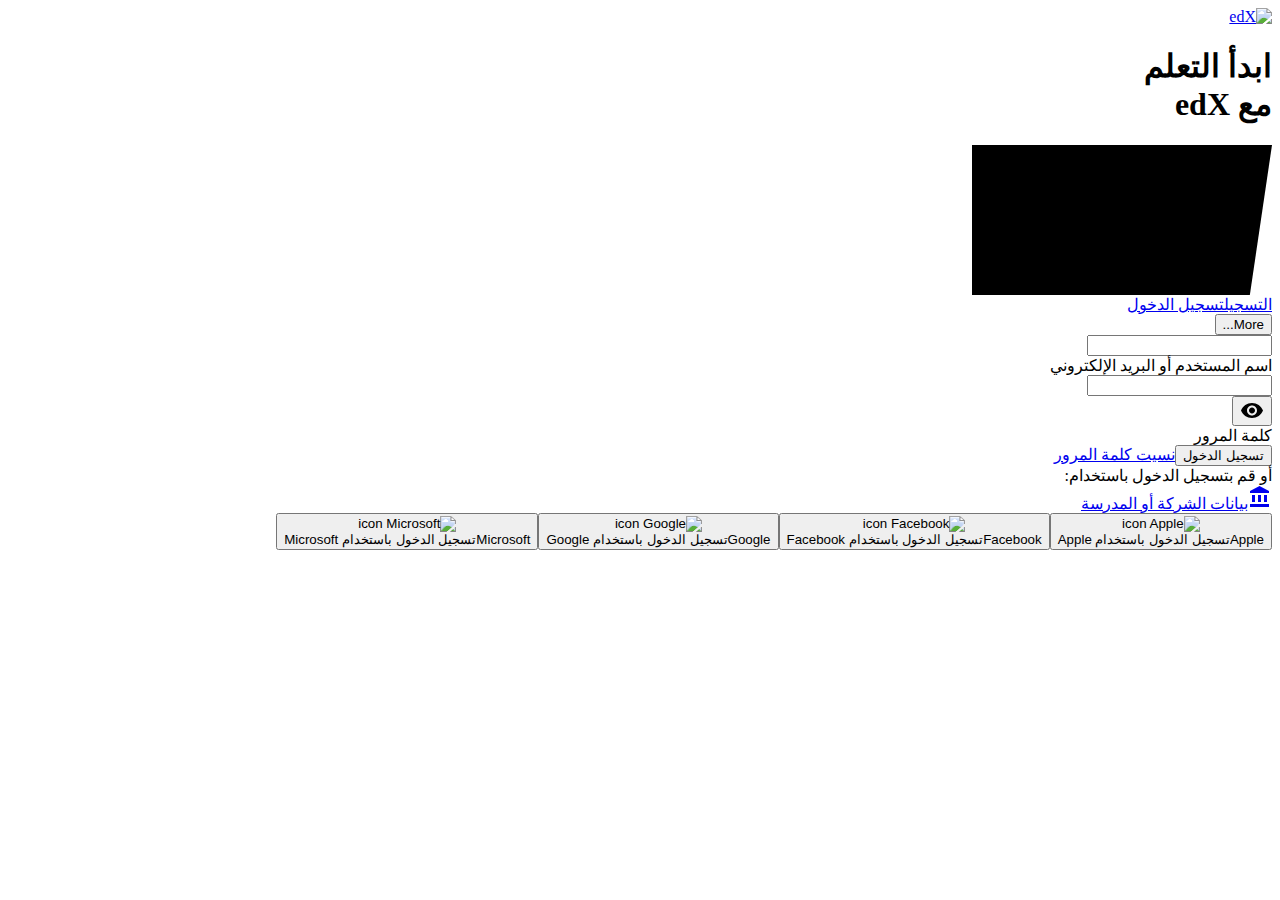
==== login/login.html @ a42b0163 "Add files via upload" ====
<html lang="en-us" dir="rtl">
  <script
    type="text/javascript"
    async=""
    src="https://cdn.segment.com/analytics.js/v1/zv54ABG9ooaR8TbYgC8DFMT2N5UwGcv0/analytics.min.js"
  ></script>
  <script src="https://js-agent.newrelic.com/nr-spa-1212.min.js"></script>
  <script src="chrome-extension://mjnbclmflcpookeapghfhapeffmpodij/injected_content.js"></script>
  <head>
   <link rel="stylesheet" href="/website-clone/login/main.css">
  </head>
  <body>
    <div id="root">
      <div class="col-md-12 extra-large-screen-top-stripe"></div>
      <div class="layout">
        <div class="w-50 d-flex">
          <div class="col-md-9 bg-primary-400">
            <a
              class="pgn__hyperlink default-link standalone-link"
              href="https://www.edx.org"
              target="_self"
              ><img
                alt="edX"
                src="https://edx-cdn.org/v3/prod/logo-white.svg"
                class="logo position-absolute"
            /></a>
            <div class="min-vh-100 d-flex align-items-center">
              <div class="large-yellow-line mr-n4.5"></div>
              <h1 class="display-2 text-white mw-xs">
                ابدأ التعلم
                <div class="text-accent-a">مع edX</div>
              </h1>
            </div>
          </div>
          <div class="col-md-3 bg-white p-0">
            <svg
              class="ml-n1 w-100 h-100 large-screen-svg-primary"
              preserveAspectRatio="xMaxYMin meet"
            >
              <g transform="skewX(171.6)">
                <rect x="0" y="0" height="100%" width="100%"></rect>
              </g>
            </svg>
          </div>
        </div>
        <div class="content">
          <div>
            <div>
              <div>
                <nav class="pgn__tabs nav nav-tabs" role="tablist">
                  <a
                    id="controlled-tab-tab-/register"
                    href="#"
                    role="tab"
                    data-rb-event-key="/register"
                    aria-controls="controlled-tab-tabpane-/register"
                    aria-selected="false"
                    class="nav-item nav-link"
                    >التسجيل</a
                  ><a
                    id="controlled-tab-tab-/login"
                    href="#"
                    role="tab"
                    data-rb-event-key="/login"
                    aria-controls="controlled-tab-tabpane-/login"
                    aria-selected="true"
                    class="nav-item nav-link active"
                    >تسجيل الدخول</a
                  ><a
                    id="controlled-tab-tab-null"
                    href="#"
                    role="tab"
                    aria-controls="controlled-tab-tabpane-null"
                    class="pgn__tab_invisible pgn__tab_more nav-item nav-link"
                    tabindex="-1"
                    ><div
                      data-testid="dropdown"
                      class="pgn__dropdown pgn__dropdown-light dropdown"
                    >
                      <button
                        aria-haspopup="true"
                        aria-expanded="false"
                        id="pgn__tab-toggle"
                        type="button"
                        class="nav-link dropdown-toggle btn btn-link"
                      >
                        More...
                      </button>
                    </div></a
                  >
                </nav>
                <div class="tab-content">
                  <div
                    id="controlled-tab-tabpane-/register"
                    aria-labelledby="controlled-tab-tab-/register"
                    role="tabpanel"
                    aria-hidden="true"
                    class="fade tab-pane"
                  ></div>
                  <div
                    id="controlled-tab-tabpane-/login"
                    aria-labelledby="controlled-tab-tab-/login"
                    role="tabpanel"
                    aria-hidden="false"
                    class="fade tab-pane active show"
                  ></div>
                  <div
                    id="controlled-tab-tabpane-undefined"
                    aria-labelledby="controlled-tab-tab-undefined"
                    role="tabpanel"
                    aria-hidden="true"
                    class="fade tab-pane"
                  ></div>
                </div>
              </div>
              <div id="main-content" class="main-content">
                <div class="mw-xs mt-3">
                  <form name="sign-in-form" id="sign-in-form" class="">
                    <div class="pgn__form-group">
                      <div
                        class="pgn__form-control-decorator-group has-floating-label form-group__form-field"
                      >
                        <input
                          aria-invalid="false"
                          autocomplete="on"
                          name="emailOrUsername"
                          type="text"
                          id="emailOrUsername"
                          class="form-control"
                          value=""
                        />
                        <div class="pgn__form-control-floating-label">
                          <div class="pgn__form-control-floating-label-content">
                            <label
                              class="pgn__form-control-floating-label-text"
                              for="emailOrUsername"
                              >اسم المستخدم أو البريد الإلكتروني</label
                            >
                          </div>
                        </div>
                      </div>
                      <div
                        class="pgn-transition-replace-group position-relative"
                      >
                        <div style="padding: 0.1px 0px"><div></div></div>
                      </div>
                    </div>
                    <div class="pgn__form-group">
                      <div
                        class="pgn__form-control-decorator-group has-appended-node has-trailing-element has-floating-label form-group__form-field"
                      >
                        <input
                          name="password"
                          autocomplete="off"
                          aria-invalid="false"
                          type="password"
                          id="password"
                          class="form-control"
                          value=""
                        />
                        <div
                          class="pgn__form-control-decorator pgn__form-control-decorator-trailing"
                        >
                          <button
                            aria-label="إظهار كلمة المرور"
                            class="btn-icon btn-icon-secondary btn-icon-sm"
                            type="button"
                            name="passwordIcon"
                          >
                            <span class="btn-icon__icon-container"
                              ><span class="pgn__icon btn-icon__icon"
                                ><svg
                                  width="24"
                                  height="24"
                                  viewBox="0 0 24 24"
                                  fill="none"
                                  xmlns="http://www.w3.org/2000/svg"
                                  role="img"
                                  focusable="false"
                                  aria-hidden="true"
                                >
                                  <path
                                    d="M12 4C7 4 2.73 7.11 1 11.5 2.73 15.89 7 19 12 19s9.27-3.11 11-7.5C21.27 7.11 17 4 12 4Zm0 12.5c-2.76 0-5-2.24-5-5s2.24-5 5-5 5 2.24 5 5-2.24 5-5 5Zm0-8c-1.66 0-3 1.34-3 3s1.34 3 3 3 3-1.34 3-3-1.34-3-3-3Z"
                                    fill="currentColor"
                                  ></path></svg></span
                            ></span>
                          </button>
                        </div>
                        <div class="pgn__form-control-floating-label">
                          <div class="pgn__form-control-floating-label-content">
                            <label
                              class="pgn__form-control-floating-label-text"
                              for="password"
                              >كلمة المرور</label
                            >
                          </div>
                        </div>
                      </div>
                    </div>
                    <button
                      aria-live="assertive"
                      aria-disabled="false"
                      name="sign-in"
                      id="sign-in"
                      type="submit"
                      class="pgn__stateful-btn pgn__stateful-btn-state-default login-button-width btn btn-brand"
                    >
                      <span
                        class="d-flex align-items-center justify-content-center"
                        ><span>تسجيل الدخول</span></span
                      ></button
                    ><a
                      id="forgot-password"
                      name="forgot-password"
                      class="btn btn-link font-weight-500 text-body"
                      href="/reset"
                      >نسيت كلمة المرور</a
                    >
                    <div class="mt-4 mb-3 h4">
                      أو قم بتسجيل الدخول باستخدام:
                    </div>
                    <a
                      class="pgn__hyperlink default-link standalone-link btn btn-link btn-sm text-body p-0 mb-4"
                      href="https://courses.edx.org/enterprise/login"
                      target="_self"
                      ><span class="pgn__icon institute-icon"
                        ><svg
                          width="24"
                          height="24"
                          viewBox="0 0 24 24"
                          fill="none"
                          xmlns="http://www.w3.org/2000/svg"
                          role="img"
                          focusable="false"
                          aria-hidden="true"
                        >
                          <path
                            d="M4 10v7h3v-7H4Zm6 0v7h3v-7h-3ZM2 22h19v-3H2v3Zm14-12v7h3v-7h-3Zm-4.5-9L2 6v2h19V6l-9.5-5Z"
                            fill="currentColor"
                          ></path></svg></span
                      >بيانات الشركة أو المدرسة</a
                    >
                    <div class="row m-0">
                      <button
                        id="oa2-apple-id"
                        type="button"
                        class="btn-social btn-oa2-apple-id mr-3"
                        data-provider-url="/auth/login/apple-id/?auth_entry=login&amp;next=%2Fdashboard"
                      >
                        <div aria-hidden="true">
                          <img
                            class="btn-tpa__image-icon"
                            src="https://edxuploads.s3.amazonaws.com/Left_White_Logo_Large2x.png"
                            alt="icon Apple"
                          />
                        </div>
                        <span
                          id="provider-name"
                          class="notranslate mr-auto pl-2"
                          aria-hidden="true"
                          >Apple</span
                        ><span class="sr-only"
                          >تسجيل الدخول باستخدام Apple</span
                        ></button
                      ><button
                        id="oa2-facebook"
                        type="button"
                        class="btn-social btn-oa2-facebook"
                        data-provider-url="/auth/login/facebook/?auth_entry=login&amp;next=%2Fdashboard"
                      >
                        <div aria-hidden="true">
                          <img
                            class="btn-tpa__image-icon"
                            src="https://edxuploads.s3.amazonaws.com/f_logo_RGB-White_58.png"
                            alt="icon Facebook"
                          />
                        </div>
                        <span
                          id="provider-name"
                          class="notranslate mr-auto pl-2"
                          aria-hidden="true"
                          >Facebook</span
                        ><span class="sr-only"
                          >تسجيل الدخول باستخدام Facebook</span
                        ></button
                      ><button
                        id="oa2-google-oauth2"
                        type="button"
                        class="btn-social btn-oa2-google-oauth2 mr-3"
                        data-provider-url="/auth/login/google-oauth2/?auth_entry=login&amp;next=%2Fdashboard"
                      >
                        <div aria-hidden="true">
                          <img
                            class="btn-tpa__image-icon"
                            src="https://edxuploads.s3.amazonaws.com/btn_google_light.svg"
                            alt="icon Google"
                          />
                        </div>
                        <span
                          id="provider-name"
                          class="notranslate mr-auto pl-2"
                          aria-hidden="true"
                          >Google</span
                        ><span class="sr-only"
                          >تسجيل الدخول باستخدام Google</span
                        ></button
                      ><button
                        id="oa2-azuread-oauth2"
                        type="button"
                        class="btn-social btn-oa2-azuread-oauth2"
                        data-provider-url="/auth/login/azuread-oauth2/?auth_entry=login&amp;next=%2Fdashboard"
                      >
                        <div aria-hidden="true">
                          <img
                            class="btn-tpa__image-icon"
                            src="https://edxuploads.s3.amazonaws.com/MSFT-logo-only.png"
                            alt="icon Microsoft"
                          />
                        </div>
                        <span
                          id="provider-name"
                          class="notranslate mr-auto pl-2"
                          aria-hidden="true"
                          >Microsoft</span
                        ><span class="sr-only"
                          >تسجيل الدخول باستخدام Microsoft</span
                        >
                      </button>
                    </div>
                  </form>
                </div>
              </div>
            </div>
          </div>
        </div>
      </div>
    </div>
    <script
      defer=""
      src="https://static.cloudflareinsights.com/beacon.min.js/v8b253dfea2ab4077af8c6f58422dfbfd1689876627854"
      integrity="sha512-bjgnUKX4azu3dLTVtie9u6TKqgx29RBwfj3QXYt5EKfWM/9hPSAI/4qcV5NACjwAo8UtTeWefx6Zq5PHcMm7Tg=="
      data-cf-beacon='{"rayId":"8030e85b0a365255","token":"7e7e0d8a3be64c7ba2cf01bcb532c718","version":"2023.8.0","si":100}'
      crossorigin="anonymous"
    ></script>
    <iframe
      frameborder="0"
      scrolling="no"
      style="background-color: transparent; border: 0px; display: none"
    ></iframe>
    <div
      id="GOOGLE_INPUT_CHEXT_FLAG"
      style="display: none"
      input=""
      input_stat='{"tlang":true,"tsbc":true,"pun":true,"mk":true,"ss":true}'
    ></div>
    <script
      defer=""
      id="ze-snippet"
      src="https://static.zdassets.com/ekr/snippet.js?key=41d731a2-b733-492b-b5af-2b2eeb1f1eec"
    ></script>
    <iframe
      data-product="web_widget"
      title="No content"
      role="presentation"
      tabindex="-1"
      allow="microphone *"
      aria-hidden="true"
      src="about:blank"
      style="
        width: 0px;
        height: 0px;
        border: 0px;
        position: absolute;
        top: -9999px;
      "
    ></iframe>
    <div>
      <iframe
        title="لفتح عنصر واجهة يمكنك من خلاله العثور على المزيد من المعلومات"
        id="launcher"
        tabindex="0"
        style="
          color-scheme: light;
          width: 125px;
          height: 50px;
          padding: 0px;
          margin: 10px 20px;
          position: fixed;
          bottom: 0px;
          overflow: visible;
          opacity: 1;
          border: 0px;
          z-index: 999998;
          transition-duration: 250ms;
          transition-timing-function: cubic-bezier(0.645, 0.045, 0.355, 1);
          transition-property: opacity, top, bottom;
          right: 0px;
        "
      ></iframe>
    </div>
  </body>
</html>
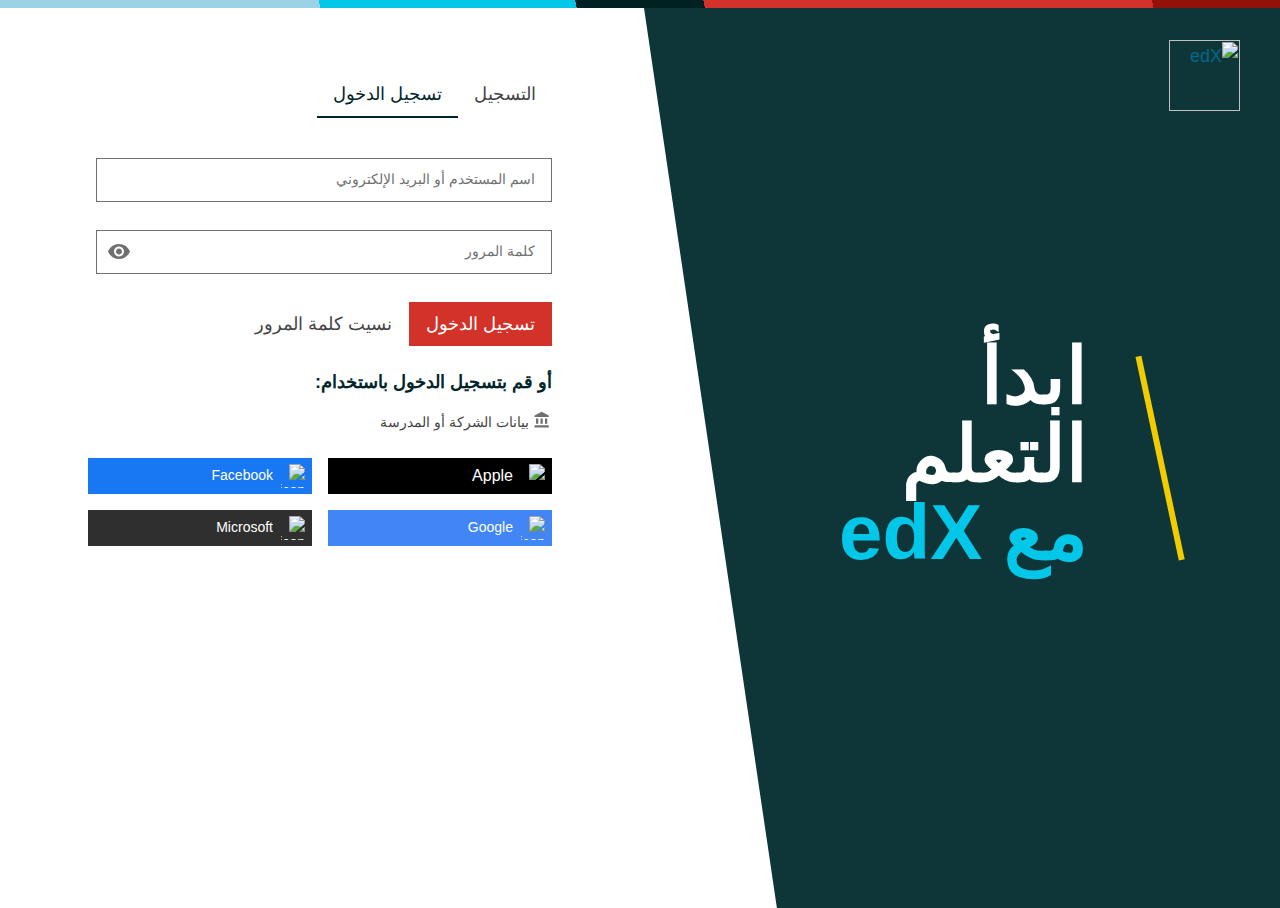
==== commit 2fb9ddf7: "Add files via upload" ====
--- a/login/login.html
+++ b/login/login.html
@@ -7,7 +7,7 @@
   <script src="https://js-agent.newrelic.com/nr-spa-1212.min.js"></script>
   <script src="chrome-extension://mjnbclmflcpookeapghfhapeffmpodij/injected_content.js"></script>
   <head>
-   <link rel="stylesheet" href="/website-clone/login/main.css">
+   <link rel="stylesheet" href="/login/main.css">
   </head>
   <body>
     <div id="root">
@@ -375,28 +375,6 @@
       "
     ></iframe>
     <div>
-      <iframe
-        title="لفتح عنصر واجهة يمكنك من خلاله العثور على المزيد من المعلومات"
-        id="launcher"
-        tabindex="0"
-        style="
-          color-scheme: light;
-          width: 125px;
-          height: 50px;
-          padding: 0px;
-          margin: 10px 20px;
-          position: fixed;
-          bottom: 0px;
-          overflow: visible;
-          opacity: 1;
-          border: 0px;
-          z-index: 999998;
-          transition-duration: 250ms;
-          transition-timing-function: cubic-bezier(0.645, 0.045, 0.355, 1);
-          transition-property: opacity, top, bottom;
-          right: 0px;
-        "
-      ></iframe>
     </div>
   </body>
 </html>
--- a/login/main.css
+++ b/login/main.css
@@ -0,0 +1,29417 @@
+/* cyrillic-ext */
+@font-face {
+  font-family: 'Inter';
+  font-style: normal;
+  font-weight: 400;
+  font-display: swap;
+  src: url(https://fonts.gstatic.com/s/inter/v12/UcC73FwrK3iLTeHuS_fvQtMwCp50KnMa2JL7W0Q5n-wU.woff2) format('woff2');
+  unicode-range: U+0460-052F, U+1C80-1C88, U+20B4, U+2DE0-2DFF, U+A640-A69F, U+FE2E-FE2F;
+}
+/* cyrillic */
+@font-face {
+  font-family: 'Inter';
+  font-style: normal;
+  font-weight: 400;
+  font-display: swap;
+  src: url(https://fonts.gstatic.com/s/inter/v12/UcC73FwrK3iLTeHuS_fvQtMwCp50KnMa0ZL7W0Q5n-wU.woff2) format('woff2');
+  unicode-range: U+0301, U+0400-045F, U+0490-0491, U+04B0-04B1, U+2116;
+}
+/* greek-ext */
+@font-face {
+  font-family: 'Inter';
+  font-style: normal;
+  font-weight: 400;
+  font-display: swap;
+  src: url(https://fonts.gstatic.com/s/inter/v12/UcC73FwrK3iLTeHuS_fvQtMwCp50KnMa2ZL7W0Q5n-wU.woff2) format('woff2');
+  unicode-range: U+1F00-1FFF;
+}
+/* greek */
+@font-face {
+  font-family: 'Inter';
+  font-style: normal;
+  font-weight: 400;
+  font-display: swap;
+  src: url(https://fonts.gstatic.com/s/inter/v12/UcC73FwrK3iLTeHuS_fvQtMwCp50KnMa1pL7W0Q5n-wU.woff2) format('woff2');
+  unicode-range: U+0370-03FF;
+}
+/* vietnamese */
+@font-face {
+  font-family: 'Inter';
+  font-style: normal;
+  font-weight: 400;
+  font-display: swap;
+  src: url(https://fonts.gstatic.com/s/inter/v12/UcC73FwrK3iLTeHuS_fvQtMwCp50KnMa2pL7W0Q5n-wU.woff2) format('woff2');
+  unicode-range: U+0102-0103, U+0110-0111, U+0128-0129, U+0168-0169, U+01A0-01A1, U+01AF-01B0, U+0300-0301, U+0303-0304, U+0308-0309, U+0323, U+0329, U+1EA0-1EF9, U+20AB;
+}
+/* latin-ext */
+@font-face {
+  font-family: 'Inter';
+  font-style: normal;
+  font-weight: 400;
+  font-display: swap;
+  src: url(https://fonts.gstatic.com/s/inter/v12/UcC73FwrK3iLTeHuS_fvQtMwCp50KnMa25L7W0Q5n-wU.woff2) format('woff2');
+  unicode-range: U+0100-02AF, U+0304, U+0308, U+0329, U+1E00-1E9F, U+1EF2-1EFF, U+2020, U+20A0-20AB, U+20AD-20CF, U+2113, U+2C60-2C7F, U+A720-A7FF;
+}
+/* latin */
+@font-face {
+  font-family: 'Inter';
+  font-style: normal;
+  font-weight: 400;
+  font-display: swap;
+  src: url(https://fonts.gstatic.com/s/inter/v12/UcC73FwrK3iLTeHuS_fvQtMwCp50KnMa1ZL7W0Q5nw.woff2) format('woff2');
+  unicode-range: U+0000-00FF, U+0131, U+0152-0153, U+02BB-02BC, U+02C6, U+02DA, U+02DC, U+0304, U+0308, U+0329, U+2000-206F, U+2074, U+20AC, U+2122, U+2191, U+2193, U+2212, U+2215, U+FEFF, U+FFFD;
+}
+/* cyrillic-ext */
+@font-face {
+  font-family: 'Inter';
+  font-style: normal;
+  font-weight: 500;
+  font-display: swap;
+  src: url(https://fonts.gstatic.com/s/inter/v12/UcC73FwrK3iLTeHuS_fvQtMwCp50KnMa2JL7W0Q5n-wU.woff2) format('woff2');
+  unicode-range: U+0460-052F, U+1C80-1C88, U+20B4, U+2DE0-2DFF, U+A640-A69F, U+FE2E-FE2F;
+}
+/* cyrillic */
+@font-face {
+  font-family: 'Inter';
+  font-style: normal;
+  font-weight: 500;
+  font-display: swap;
+  src: url(https://fonts.gstatic.com/s/inter/v12/UcC73FwrK3iLTeHuS_fvQtMwCp50KnMa0ZL7W0Q5n-wU.woff2) format('woff2');
+  unicode-range: U+0301, U+0400-045F, U+0490-0491, U+04B0-04B1, U+2116;
+}
+/* greek-ext */
+@font-face {
+  font-family: 'Inter';
+  font-style: normal;
+  font-weight: 500;
+  font-display: swap;
+  src: url(https://fonts.gstatic.com/s/inter/v12/UcC73FwrK3iLTeHuS_fvQtMwCp50KnMa2ZL7W0Q5n-wU.woff2) format('woff2');
+  unicode-range: U+1F00-1FFF;
+}
+/* greek */
+@font-face {
+  font-family: 'Inter';
+  font-style: normal;
+  font-weight: 500;
+  font-display: swap;
+  src: url(https://fonts.gstatic.com/s/inter/v12/UcC73FwrK3iLTeHuS_fvQtMwCp50KnMa1pL7W0Q5n-wU.woff2) format('woff2');
+  unicode-range: U+0370-03FF;
+}
+/* vietnamese */
+@font-face {
+  font-family: 'Inter';
+  font-style: normal;
+  font-weight: 500;
+  font-display: swap;
+  src: url(https://fonts.gstatic.com/s/inter/v12/UcC73FwrK3iLTeHuS_fvQtMwCp50KnMa2pL7W0Q5n-wU.woff2) format('woff2');
+  unicode-range: U+0102-0103, U+0110-0111, U+0128-0129, U+0168-0169, U+01A0-01A1, U+01AF-01B0, U+0300-0301, U+0303-0304, U+0308-0309, U+0323, U+0329, U+1EA0-1EF9, U+20AB;
+}
+/* latin-ext */
+@font-face {
+  font-family: 'Inter';
+  font-style: normal;
+  font-weight: 500;
+  font-display: swap;
+  src: url(https://fonts.gstatic.com/s/inter/v12/UcC73FwrK3iLTeHuS_fvQtMwCp50KnMa25L7W0Q5n-wU.woff2) format('woff2');
+  unicode-range: U+0100-02AF, U+0304, U+0308, U+0329, U+1E00-1E9F, U+1EF2-1EFF, U+2020, U+20A0-20AB, U+20AD-20CF, U+2113, U+2C60-2C7F, U+A720-A7FF;
+}
+/* latin */
+@font-face {
+  font-family: 'Inter';
+  font-style: normal;
+  font-weight: 500;
+  font-display: swap;
+  src: url(https://fonts.gstatic.com/s/inter/v12/UcC73FwrK3iLTeHuS_fvQtMwCp50KnMa1ZL7W0Q5nw.woff2) format('woff2');
+  unicode-range: U+0000-00FF, U+0131, U+0152-0153, U+02BB-02BC, U+02C6, U+02DA, U+02DC, U+0304, U+0308, U+0329, U+2000-206F, U+2074, U+20AC, U+2122, U+2191, U+2193, U+2212, U+2215, U+FEFF, U+FFFD;
+}
+/* cyrillic-ext */
+@font-face {
+  font-family: 'Inter';
+  font-style: normal;
+  font-weight: 700;
+  font-display: swap;
+  src: url(https://fonts.gstatic.com/s/inter/v12/UcC73FwrK3iLTeHuS_fvQtMwCp50KnMa2JL7W0Q5n-wU.woff2) format('woff2');
+  unicode-range: U+0460-052F, U+1C80-1C88, U+20B4, U+2DE0-2DFF, U+A640-A69F, U+FE2E-FE2F;
+}
+/* cyrillic */
+@font-face {
+  font-family: 'Inter';
+  font-style: normal;
+  font-weight: 700;
+  font-display: swap;
+  src: url(https://fonts.gstatic.com/s/inter/v12/UcC73FwrK3iLTeHuS_fvQtMwCp50KnMa0ZL7W0Q5n-wU.woff2) format('woff2');
+  unicode-range: U+0301, U+0400-045F, U+0490-0491, U+04B0-04B1, U+2116;
+}
+/* greek-ext */
+@font-face {
+  font-family: 'Inter';
+  font-style: normal;
+  font-weight: 700;
+  font-display: swap;
+  src: url(https://fonts.gstatic.com/s/inter/v12/UcC73FwrK3iLTeHuS_fvQtMwCp50KnMa2ZL7W0Q5n-wU.woff2) format('woff2');
+  unicode-range: U+1F00-1FFF;
+}
+/* greek */
+@font-face {
+  font-family: 'Inter';
+  font-style: normal;
+  font-weight: 700;
+  font-display: swap;
+  src: url(https://fonts.gstatic.com/s/inter/v12/UcC73FwrK3iLTeHuS_fvQtMwCp50KnMa1pL7W0Q5n-wU.woff2) format('woff2');
+  unicode-range: U+0370-03FF;
+}
+/* vietnamese */
+@font-face {
+  font-family: 'Inter';
+  font-style: normal;
+  font-weight: 700;
+  font-display: swap;
+  src: url(https://fonts.gstatic.com/s/inter/v12/UcC73FwrK3iLTeHuS_fvQtMwCp50KnMa2pL7W0Q5n-wU.woff2) format('woff2');
+  unicode-range: U+0102-0103, U+0110-0111, U+0128-0129, U+0168-0169, U+01A0-01A1, U+01AF-01B0, U+0300-0301, U+0303-0304, U+0308-0309, U+0323, U+0329, U+1EA0-1EF9, U+20AB;
+}
+/* latin-ext */
+@font-face {
+  font-family: 'Inter';
+  font-style: normal;
+  font-weight: 700;
+  font-display: swap;
+  src: url(https://fonts.gstatic.com/s/inter/v12/UcC73FwrK3iLTeHuS_fvQtMwCp50KnMa25L7W0Q5n-wU.woff2) format('woff2');
+  unicode-range: U+0100-02AF, U+0304, U+0308, U+0329, U+1E00-1E9F, U+1EF2-1EFF, U+2020, U+20A0-20AB, U+20AD-20CF, U+2113, U+2C60-2C7F, U+A720-A7FF;
+}
+/* latin */
+@font-face {
+  font-family: 'Inter';
+  font-style: normal;
+  font-weight: 700;
+  font-display: swap;
+  src: url(https://fonts.gstatic.com/s/inter/v12/UcC73FwrK3iLTeHuS_fvQtMwCp50KnMa1ZL7W0Q5nw.woff2) format('woff2');
+  unicode-range: U+0000-00FF, U+0131, U+0152-0153, U+02BB-02BC, U+02C6, U+02DA, U+02DC, U+0304, U+0308, U+0329, U+2000-206F, U+2074, U+20AC, U+2122, U+2191, U+2193, U+2212, U+2215, U+FEFF, U+FFFD;
+}
+/* cyrillic-ext */
+@font-face {
+  font-family: 'Roboto Mono';
+  font-style: normal;
+  font-weight: 400;
+  font-display: swap;
+  src: url(https://fonts.gstatic.com/s/robotomono/v22/L0xuDF4xlVMF-BfR8bXMIhJHg45mwgGEFl0_3vq_SeW4AJ68SLwt.woff2) format('woff2');
+  unicode-range: U+0460-052F, U+1C80-1C88, U+20B4, U+2DE0-2DFF, U+A640-A69F, U+FE2E-FE2F;
+}
+/* cyrillic */
+@font-face {
+  font-family: 'Roboto Mono';
+  font-style: normal;
+  font-weight: 400;
+  font-display: swap;
+  src: url(https://fonts.gstatic.com/s/robotomono/v22/L0xuDF4xlVMF-BfR8bXMIhJHg45mwgGEFl0_3vq_QOW4AJ68SLwt.woff2) format('woff2');
+  unicode-range: U+0301, U+0400-045F, U+0490-0491, U+04B0-04B1, U+2116;
+}
+/* greek */
+@font-face {
+  font-family: 'Roboto Mono';
+  font-style: normal;
+  font-weight: 400;
+  font-display: swap;
+  src: url(https://fonts.gstatic.com/s/robotomono/v22/L0xuDF4xlVMF-BfR8bXMIhJHg45mwgGEFl0_3vq_R-W4AJ68SLwt.woff2) format('woff2');
+  unicode-range: U+0370-03FF;
+}
+/* vietnamese */
+@font-face {
+  font-family: 'Roboto Mono';
+  font-style: normal;
+  font-weight: 400;
+  font-display: swap;
+  src: url(https://fonts.gstatic.com/s/robotomono/v22/L0xuDF4xlVMF-BfR8bXMIhJHg45mwgGEFl0_3vq_S-W4AJ68SLwt.woff2) format('woff2');
+  unicode-range: U+0102-0103, U+0110-0111, U+0128-0129, U+0168-0169, U+01A0-01A1, U+01AF-01B0, U+0300-0301, U+0303-0304, U+0308-0309, U+0323, U+0329, U+1EA0-1EF9, U+20AB;
+}
+/* latin-ext */
+@font-face {
+  font-family: 'Roboto Mono';
+  font-style: normal;
+  font-weight: 400;
+  font-display: swap;
+  src: url(https://fonts.gstatic.com/s/robotomono/v22/L0xuDF4xlVMF-BfR8bXMIhJHg45mwgGEFl0_3vq_SuW4AJ68SLwt.woff2) format('woff2');
+  unicode-range: U+0100-02AF, U+0304, U+0308, U+0329, U+1E00-1E9F, U+1EF2-1EFF, U+2020, U+20A0-20AB, U+20AD-20CF, U+2113, U+2C60-2C7F, U+A720-A7FF;
+}
+/* latin */
+@font-face {
+  font-family: 'Roboto Mono';
+  font-style: normal;
+  font-weight: 400;
+  font-display: swap;
+  src: url(https://fonts.gstatic.com/s/robotomono/v22/L0xuDF4xlVMF-BfR8bXMIhJHg45mwgGEFl0_3vq_ROW4AJ68SA.woff2) format('woff2');
+  unicode-range: U+0000-00FF, U+0131, U+0152-0153, U+02BB-02BC, U+02C6, U+02DA, U+02DC, U+0304, U+0308, U+0329, U+2000-206F, U+2074, U+20AC, U+2122, U+2191, U+2193, U+2212, U+2215, U+FEFF, U+FFFD;
+}
+
+@import url(https://fonts.googleapis.com/css2?family=Inter:wght@400;500;700&family=Roboto+Mono&display=swap); .company-logo {
+    margin-top: 2rem;
+    width: 71px
+}
+
+[dir=ltr] .company-logo {
+    margin-left: 1.5rem
+}
+
+[dir=rtl] .company-logo {
+    margin-right: 1.5rem
+}
+
+@media(max-width: 576px) {
+    .company-logo {
+        margin-top:1.25rem;
+        width: 44.67px
+    }
+
+    [dir=ltr] .company-logo {
+        margin-left: 1.5rem
+    }
+
+    [dir=rtl] .company-logo {
+        margin-right: 1.5rem
+    }
+}
+
+.banner__image {
+    background-repeat: no-repeat;
+    background-size: cover;
+    border: none
+}
+
+@media(min-width: 464px)and (max-width:575.98px) {
+    .banner__heading {
+        font-size:60px;
+        font-weight: 700;
+        letter-spacing: -1.2px;
+        line-height: 60px
+    }
+}
+
+@media(min-width: 768px)and (max-width:800px) {
+    .banner__heading {
+        font-size:60px!important;
+        font-weight: 700!important;
+        letter-spacing: -2px!important;
+        line-height: 60px!important
+    }
+}
+
+@keyframes react-loading-skeleton {
+    100% {
+        transform: translateX(100%);
+    }
+}
+
+.react-loading-skeleton {
+    --base-color: #ebebeb;
+    --highlight-color: #f5f5f5;
+    --animation-duration: 1.5s;
+    --animation-direction: normal;
+    --pseudo-element-display: block;
+    /* Enable animation */
+    background-color: var(--base-color);
+    width: 100%;
+    border-radius: 0.25rem;
+    display: inline-flex;
+    line-height: 1;
+    position: relative;
+    user-select: none;
+    overflow: hidden;
+    z-index: 1;
+    /* Necessary for overflow: hidden to work correctly in Safari */
+}
+
+.react-loading-skeleton::after {
+    content: ' ';
+    display: var(--pseudo-element-display);
+    position: absolute;
+    top: 0;
+    left: 0;
+    right: 0;
+    height: 100%;
+    background-repeat: no-repeat;
+    background-image: linear-gradient( 90deg, var(--base-color), var(--highlight-color), var(--base-color) );
+    transform: translateX(-100%);
+    animation-name: react-loading-skeleton;
+    animation-direction: var(--animation-direction);
+    animation-duration: var(--animation-duration);
+    animation-timing-function: ease-in-out;
+    animation-iteration-count: infinite;
+}
+
+@media (prefers-reduced-motion) {
+    .react-loading-skeleton {
+        --pseudo-element-display: none;
+        /* Disable animation */
+    }
+}
+
+:root {
+    --blue: #00688d;
+    --green: #0d7d4d;
+    --teal: #006daa;
+    --red: #ab0d02;
+    --yellow: #d6b600;
+    --white: #fff;
+    --dark-gray: #454545;
+    --primary: #00262b;
+    --secondary: #454545;
+    --brand: #d23228;
+    --success: #0d7d4d;
+    --info: #03c7e8;
+    --warning: #f0cc00;
+    --danger: #ab0d02;
+    --light: #e1dddb;
+    --dark: #00262b;
+    --gray: #707070;
+    --accent-a: #03c7e8;
+    --accent-b: #f0cc00;
+    --breakpoint-xs: 0;
+    --breakpoint-sm: 576px;
+    --breakpoint-md: 768px;
+    --breakpoint-lg: 992px;
+    --breakpoint-xl: 1200px;
+    --breakpoint-xxl: 1400px;
+    --font-family-sans-serif: "Inter","Helvetica Neue",Arial,sans-serif;
+    --font-family-monospace: "Roboto Mono",SFMono-Regular,Menlo,Monaco,Consolas,"Liberation Mono","Courier New",monospace
+}
+
+*,:after,:before {
+    box-sizing: border-box
+}
+
+html {
+    -webkit-text-size-adjust: 100%;
+    -webkit-tap-highlight-color: rgba(0,0,0,0);
+    font-family: sans-serif;
+    line-height: 1.15
+}
+
+article,aside,figcaption,figure,footer,header,hgroup,main,nav,section {
+    display: block
+}
+
+body {
+    background-color: #fff;
+    color: #454545;
+    font-family: Inter,Helvetica Neue,Arial,sans-serif;
+    font-size: 1.125rem;
+    font-weight: 400;
+    line-height: 1.5555555556;
+    margin: 0
+}
+
+[dir=ltr] body {
+    text-align: left
+}
+
+[dir=rtl] body {
+    text-align: right
+}
+
+[tabindex="-1"]:focus:not(:focus-visible) {
+    outline: 0!important
+}
+
+hr {
+    box-sizing: initial;
+    height: 0;
+    overflow: visible
+}
+
+h1,h2,h3,h4,h5,h6 {
+    margin-bottom: .5rem;
+    margin-top: 0
+}
+
+p {
+    margin-bottom: 1rem;
+    margin-top: 0
+}
+
+abbr[data-original-title],abbr[title] {
+    border-bottom: 0;
+    cursor: help;
+    text-decoration: underline;
+    -webkit-text-decoration: underline dotted;
+    text-decoration: underline dotted;
+    -webkit-text-decoration-skip-ink: none;
+    text-decoration-skip-ink: none
+}
+
+address {
+    font-style: normal;
+    line-height: inherit
+}
+
+address,dl,ol,ul {
+    margin-bottom: 1rem
+}
+
+dl,ol,ul {
+    margin-top: 0
+}
+
+ol ol,ol ul,ul ol,ul ul {
+    margin-bottom: 0
+}
+
+dt {
+    font-weight: 700
+}
+
+dd {
+    margin-bottom: .5rem
+}
+
+[dir=ltr] dd {
+    margin-left: 0
+}
+
+[dir=rtl] dd {
+    margin-right: 0
+}
+
+blockquote {
+    margin: 0 0 1rem
+}
+
+b,strong {
+    font-weight: bolder
+}
+
+small {
+    font-size: 80%
+}
+
+sub,sup {
+    font-size: 75%;
+    line-height: 0;
+    position: relative;
+    vertical-align: initial
+}
+
+sub {
+    bottom: -.25em
+}
+
+sup {
+    top: -.5em
+}
+
+a {
+    background-color: #0000;
+    color: #00688d;
+    text-decoration: none
+}
+
+a:hover {
+    color: #004972;
+    text-decoration: underline
+}
+
+a:not([href]):not([class]),a:not([href]):not([class]):hover {
+    color: inherit;
+    text-decoration: none
+}
+
+code,kbd,pre,samp {
+    font-family: Roboto Mono,SFMono-Regular,Menlo,Monaco,Consolas,Liberation Mono,Courier New,monospace;
+    font-size: 1em
+}
+
+pre {
+    -ms-overflow-style: scrollbar;
+    margin-bottom: 1rem;
+    margin-top: 0;
+    overflow: auto
+}
+
+figure {
+    margin: 0 0 1rem
+}
+
+img {
+    border-style: none
+}
+
+img,svg {
+    vertical-align: middle
+}
+
+svg {
+    overflow: hidden
+}
+
+table {
+    border-collapse: collapse
+}
+
+caption {
+    caption-side: bottom;
+    color: #707070;
+    padding-bottom: .75rem;
+    padding-top: .75rem
+}
+
+[dir=ltr] caption {
+    text-align: left
+}
+
+[dir=rtl] caption {
+    text-align: right
+}
+
+th {
+    text-align: inherit;
+    text-align: -webkit-match-parent
+}
+
+label {
+    display: inline-block;
+    margin-bottom: .5rem
+}
+
+button {
+    border-radius: 0
+}
+
+button:focus:not(:focus-visible) {
+    outline: 0
+}
+
+button,input,optgroup,select,textarea {
+    font-family: inherit;
+    font-size: inherit;
+    line-height: inherit;
+    margin: 0
+}
+
+button,input {
+    overflow: visible
+}
+
+button,select {
+    text-transform: none
+}
+
+[role=button] {
+    cursor: pointer
+}
+
+select {
+    word-wrap: normal
+}
+
+[type=button],[type=reset],[type=submit],button {
+    -webkit-appearance: button
+}
+
+[type=button]:not(:disabled),[type=reset]:not(:disabled),[type=submit]:not(:disabled),button:not(:disabled) {
+    cursor: pointer
+}
+
+[type=button]::-moz-focus-inner,[type=reset]::-moz-focus-inner,[type=submit]::-moz-focus-inner,button::-moz-focus-inner {
+    border-style: none;
+    padding: 0
+}
+
+input[type=checkbox],input[type=radio] {
+    box-sizing: border-box;
+    padding: 0
+}
+
+textarea {
+    overflow: auto;
+    resize: vertical
+}
+
+fieldset {
+    border: 0;
+    margin: 0;
+    min-width: 0;
+    padding: 0
+}
+
+legend {
+    color: inherit;
+    display: block;
+    font-size: 1.5rem;
+    line-height: inherit;
+    margin-bottom: .5rem;
+    max-width: 100%;
+    padding: 0;
+    white-space: normal;
+    width: 100%
+}
+
+progress {
+    vertical-align: initial
+}
+
+[type=number]::-webkit-inner-spin-button,[type=number]::-webkit-outer-spin-button {
+    height: auto
+}
+
+[type=search] {
+    -webkit-appearance: none;
+    outline-offset: -2px
+}
+
+[type=search]::-webkit-search-decoration {
+    -webkit-appearance: none
+}
+
+::-webkit-file-upload-button {
+    -webkit-appearance: button;
+    font: inherit
+}
+
+output {
+    display: inline-block
+}
+
+summary {
+    cursor: pointer;
+    display: list-item
+}
+
+template {
+    display: none
+}
+
+[hidden] {
+    display: none!important
+}
+
+.h1,.h2,.h3,.h4,.h5,.h6,h1,h2,h3,h4,h5,h6 {
+    color: #00262b;
+    font-weight: 700;
+    line-height: 1.25;
+    margin-bottom: .5rem
+}
+
+.h1,h1 {
+    font-size: 2.5rem
+}
+
+.h2,h2 {
+    font-size: 2rem
+}
+
+.h3,h3 {
+    font-size: 1.375rem
+}
+
+.h4,h4 {
+    font-size: 1.125rem
+}
+
+.h5,h5 {
+    font-size: .875rem
+}
+
+.h6,h6 {
+    font-size: .75rem
+}
+
+.lead {
+    font-size: 1.375rem;
+    font-weight: 400
+}
+
+.display-1 {
+    font-size: 3.75rem
+}
+
+.display-1,.display-2 {
+    font-weight: 700;
+    line-height: 1
+}
+
+.display-2 {
+    font-size: 4.875rem
+}
+
+.display-3 {
+    font-size: 5.625rem
+}
+
+.display-3,.display-4 {
+    font-weight: 700;
+    line-height: 1
+}
+
+.display-4 {
+    font-size: 7.5rem
+}
+
+hr {
+    border: 0;
+    border-top: 1px solid #0000001a;
+    margin-bottom: 1rem;
+    margin-top: 1rem
+}
+
+.small,small {
+    font-size: .875rem;
+    font-weight: 400
+}
+
+.mark,mark {
+    background-color: #fff243;
+    padding: .2em
+}
+
+.list-unstyled {
+    list-style: none
+}
+
+[dir=ltr] .list-unstyled {
+    padding-left: 0
+}
+
+[dir=rtl] .list-unstyled {
+    padding-right: 0
+}
+
+.list-inline {
+    list-style: none
+}
+
+[dir=ltr] .list-inline {
+    padding-left: 0
+}
+
+[dir=rtl] .list-inline {
+    padding-right: 0
+}
+
+.list-inline-item {
+    display: inline-block
+}
+
+[dir=ltr] .list-inline-item:not(:last-child) {
+    margin-right: .5rem
+}
+
+[dir=rtl] .list-inline-item:not(:last-child) {
+    margin-left: .5rem
+}
+
+.initialism {
+    font-size: 90%;
+    text-transform: uppercase
+}
+
+.blockquote {
+    font-size: 1.40625rem;
+    margin-bottom: 1rem
+}
+
+.blockquote-footer {
+    color: #707070;
+    display: block;
+    font-size: .875rem
+}
+
+.blockquote-footer:before {
+    content: "â€”Â "
+}
+
+@media(max-width: 576px) {
+    .display-1,.display-2,.display-3,.display-4 {
+        font-size:3.25rem;
+        line-height: 3.5rem
+    }
+
+    .h1,h1 {
+        font-size: 2.25rem
+    }
+
+    .h2,h2 {
+        font-size: 2rem
+    }
+
+    .h3,h3 {
+        font-size: 1.375rem
+    }
+
+    .h4,h4 {
+        font-size: 1.125rem
+    }
+
+    .h5,h5 {
+        font-size: .875rem
+    }
+
+    .h6,h6 {
+        font-size: .75rem
+    }
+}
+
+.mobile-type .display-1,.mobile-type .display-2,.mobile-type .display-3,.mobile-type .display-4 {
+    font-size: 3.25rem;
+    line-height: 3.5rem
+}
+
+.mobile-type .h1,.mobile-type h1 {
+    font-size: 2.25rem
+}
+
+.mobile-type .h2,.mobile-type h2 {
+    font-size: 2rem
+}
+
+.mobile-type .h3,.mobile-type h3 {
+    font-size: 1.375rem
+}
+
+.mobile-type .h4,.mobile-type h4 {
+    font-size: 1.125rem
+}
+
+.mobile-type .h5,.mobile-type h5 {
+    font-size: .875rem
+}
+
+.mobile-type .h6,.mobile-type h6 {
+    font-size: .75rem
+}
+
+.heading-label {
+    font-family: Roboto Mono,SFMono-Regular,Menlo,Monaco,Consolas,Liberation Mono,Courier New,monospace;
+    margin-bottom: 0!important;
+    text-transform: uppercase
+}
+
+a.inline-link,p>a[href]:not(.btn) {
+    color: #00688d;
+    text-decoration: underline
+}
+
+a.inline-link:hover,p>a[href]:not(.btn):hover {
+    color: #003041;
+    text-decoration: underline;
+    text-decoration-color: #003041;
+    text-decoration-line: underline
+}
+
+a.muted-link {
+    color: #00262b;
+    text-decoration: none
+}
+
+a.muted-link:hover {
+    color: #000;
+    text-decoration: underline
+}
+
+a.muted-link.inline-link,p>a.muted-link[href]:not(.btn) {
+    color: #00262b;
+    text-decoration: underline;
+    text-decoration-color: #00262b4d;
+    text-decoration-line: underline
+}
+
+a.muted-link.inline-link:hover,p>a.muted-link[href]:not(.btn):hover {
+    color: #000;
+    text-decoration: underline;
+    text-decoration-color: #000;
+    text-decoration-line: underline
+}
+
+a.brand-link {
+    color: #d23228;
+    text-decoration: none
+}
+
+a.brand-link:hover {
+    color: #92231c;
+    text-decoration: underline
+}
+
+a.brand-link.inline-link,p>a.brand-link[href]:not(.btn) {
+    color: #d23228;
+    text-decoration: underline;
+    text-decoration-color: #d232284d;
+    text-decoration-line: underline
+}
+
+a.brand-link.inline-link:hover,p>a.brand-link[href]:not(.btn):hover {
+    color: #92231c;
+    text-decoration: underline;
+    text-decoration-color: #92231c;
+    text-decoration-line: underline
+}
+
+.container,.container-fluid,.container-lg,.container-md,.container-sm,.container-xl {
+    margin-left: auto;
+    margin-right: auto;
+    padding-left: 16px;
+    padding-right: 16px;
+    width: 100%
+}
+
+@media(min-width: 576px) {
+    .container,.container-sm {
+        max-width:540px
+    }
+}
+
+@media(min-width: 768px) {
+    .container,.container-md,.container-sm {
+        max-width:720px
+    }
+}
+
+@media(min-width: 992px) {
+    .container,.container-lg,.container-md,.container-sm {
+        max-width:960px
+    }
+}
+
+@media(min-width: 1200px) {
+    .container,.container-lg,.container-md,.container-sm,.container-xl {
+        max-width:1600px
+    }
+}
+
+.row {
+    display: flex;
+    flex-wrap: wrap;
+    margin-left: -16px;
+    margin-right: -16px
+}
+
+.no-gutters {
+    margin-left: 0;
+    margin-right: 0
+}
+
+.no-gutters>.col,.no-gutters>[class*=col-] {
+    padding-left: 0;
+    padding-right: 0
+}
+
+.col,.col-1,.col-10,.col-11,.col-12,.col-2,.col-3,.col-4,.col-5,.col-6,.col-7,.col-8,.col-9,.col-auto,.col-lg,.col-lg-1,.col-lg-10,.col-lg-11,.col-lg-12,.col-lg-2,.col-lg-3,.col-lg-4,.col-lg-5,.col-lg-6,.col-lg-7,.col-lg-8,.col-lg-9,.col-lg-auto,.col-md,.col-md-1,.col-md-10,.col-md-11,.col-md-12,.col-md-2,.col-md-3,.col-md-4,.col-md-5,.col-md-6,.col-md-7,.col-md-8,.col-md-9,.col-md-auto,.col-sm,.col-sm-1,.col-sm-10,.col-sm-11,.col-sm-12,.col-sm-2,.col-sm-3,.col-sm-4,.col-sm-5,.col-sm-6,.col-sm-7,.col-sm-8,.col-sm-9,.col-sm-auto,.col-xl,.col-xl-1,.col-xl-10,.col-xl-11,.col-xl-12,.col-xl-2,.col-xl-3,.col-xl-4,.col-xl-5,.col-xl-6,.col-xl-7,.col-xl-8,.col-xl-9,.col-xl-auto,.col-xxl,.col-xxl-1,.col-xxl-10,.col-xxl-11,.col-xxl-12,.col-xxl-2,.col-xxl-3,.col-xxl-4,.col-xxl-5,.col-xxl-6,.col-xxl-7,.col-xxl-8,.col-xxl-9,.col-xxl-auto {
+    padding-left: 16px;
+    padding-right: 16px;
+    position: relative;
+    width: 100%
+}
+
+.col {
+    flex-basis: 0;
+    flex-grow: 1;
+    max-width: 100%
+}
+
+.row-cols-1>* {
+    flex: 0 0 100%;
+    max-width: 100%
+}
+
+.row-cols-2>* {
+    flex: 0 0 50%;
+    max-width: 50%
+}
+
+.row-cols-3>* {
+    flex: 0 0 33.3333333333%;
+    max-width: 33.3333333333%
+}
+
+.row-cols-4>* {
+    flex: 0 0 25%;
+    max-width: 25%
+}
+
+.row-cols-5>* {
+    flex: 0 0 20%;
+    max-width: 20%
+}
+
+.row-cols-6>* {
+    flex: 0 0 16.6666666667%;
+    max-width: 16.6666666667%
+}
+
+.col-auto {
+    flex: 0 0 auto;
+    max-width: 100%;
+    width: auto
+}
+
+.col-1 {
+    flex: 0 0 8.33333333%;
+    max-width: 8.33333333%
+}
+
+.col-2 {
+    flex: 0 0 16.66666667%;
+    max-width: 16.66666667%
+}
+
+.col-3 {
+    flex: 0 0 25%;
+    max-width: 25%
+}
+
+.col-4 {
+    flex: 0 0 33.33333333%;
+    max-width: 33.33333333%
+}
+
+.col-5 {
+    flex: 0 0 41.66666667%;
+    max-width: 41.66666667%
+}
+
+.col-6 {
+    flex: 0 0 50%;
+    max-width: 50%
+}
+
+.col-7 {
+    flex: 0 0 58.33333333%;
+    max-width: 58.33333333%
+}
+
+.col-8 {
+    flex: 0 0 66.66666667%;
+    max-width: 66.66666667%
+}
+
+.col-9 {
+    flex: 0 0 75%;
+    max-width: 75%
+}
+
+.col-10 {
+    flex: 0 0 83.33333333%;
+    max-width: 83.33333333%
+}
+
+.col-11 {
+    flex: 0 0 91.66666667%;
+    max-width: 91.66666667%
+}
+
+.col-12 {
+    flex: 0 0 100%;
+    max-width: 100%
+}
+
+.order-first {
+    order: -1
+}
+
+.order-last {
+    order: 13
+}
+
+.order-0 {
+    order: 0
+}
+
+.order-1 {
+    order: 1
+}
+
+.order-2 {
+    order: 2
+}
+
+.order-3 {
+    order: 3
+}
+
+.order-4 {
+    order: 4
+}
+
+.order-5 {
+    order: 5
+}
+
+.order-6 {
+    order: 6
+}
+
+.order-7 {
+    order: 7
+}
+
+.order-8 {
+    order: 8
+}
+
+.order-9 {
+    order: 9
+}
+
+.order-10 {
+    order: 10
+}
+
+.order-11 {
+    order: 11
+}
+
+.order-12 {
+    order: 12
+}
+
+[dir=ltr] .offset-1 {
+    margin-left: 8.33333333%
+}
+
+[dir=rtl] .offset-1 {
+    margin-right: 8.33333333%
+}
+
+[dir=ltr] .offset-2 {
+    margin-left: 16.66666667%
+}
+
+[dir=rtl] .offset-2 {
+    margin-right: 16.66666667%
+}
+
+[dir=ltr] .offset-3 {
+    margin-left: 25%
+}
+
+[dir=rtl] .offset-3 {
+    margin-right: 25%
+}
+
+[dir=ltr] .offset-4 {
+    margin-left: 33.33333333%
+}
+
+[dir=rtl] .offset-4 {
+    margin-right: 33.33333333%
+}
+
+[dir=ltr] .offset-5 {
+    margin-left: 41.66666667%
+}
+
+[dir=rtl] .offset-5 {
+    margin-right: 41.66666667%
+}
+
+[dir=ltr] .offset-6 {
+    margin-left: 50%
+}
+
+[dir=rtl] .offset-6 {
+    margin-right: 50%
+}
+
+[dir=ltr] .offset-7 {
+    margin-left: 58.33333333%
+}
+
+[dir=rtl] .offset-7 {
+    margin-right: 58.33333333%
+}
+
+[dir=ltr] .offset-8 {
+    margin-left: 66.66666667%
+}
+
+[dir=rtl] .offset-8 {
+    margin-right: 66.66666667%
+}
+
+[dir=ltr] .offset-9 {
+    margin-left: 75%
+}
+
+[dir=rtl] .offset-9 {
+    margin-right: 75%
+}
+
+[dir=ltr] .offset-10 {
+    margin-left: 83.33333333%
+}
+
+[dir=rtl] .offset-10 {
+    margin-right: 83.33333333%
+}
+
+[dir=ltr] .offset-11 {
+    margin-left: 91.66666667%
+}
+
+[dir=rtl] .offset-11 {
+    margin-right: 91.66666667%
+}
+
+@media(min-width: 576px) {
+    .col-sm {
+        flex-basis:0;
+        flex-grow: 1;
+        max-width: 100%
+    }
+
+    .row-cols-sm-1>* {
+        flex: 0 0 100%;
+        max-width: 100%
+    }
+
+    .row-cols-sm-2>* {
+        flex: 0 0 50%;
+        max-width: 50%
+    }
+
+    .row-cols-sm-3>* {
+        flex: 0 0 33.3333333333%;
+        max-width: 33.3333333333%
+    }
+
+    .row-cols-sm-4>* {
+        flex: 0 0 25%;
+        max-width: 25%
+    }
+
+    .row-cols-sm-5>* {
+        flex: 0 0 20%;
+        max-width: 20%
+    }
+
+    .row-cols-sm-6>* {
+        flex: 0 0 16.6666666667%;
+        max-width: 16.6666666667%
+    }
+
+    .col-sm-auto {
+        flex: 0 0 auto;
+        max-width: 100%;
+        width: auto
+    }
+
+    .col-sm-1 {
+        flex: 0 0 8.33333333%;
+        max-width: 8.33333333%
+    }
+
+    .col-sm-2 {
+        flex: 0 0 16.66666667%;
+        max-width: 16.66666667%
+    }
+
+    .col-sm-3 {
+        flex: 0 0 25%;
+        max-width: 25%
+    }
+
+    .col-sm-4 {
+        flex: 0 0 33.33333333%;
+        max-width: 33.33333333%
+    }
+
+    .col-sm-5 {
+        flex: 0 0 41.66666667%;
+        max-width: 41.66666667%
+    }
+
+    .col-sm-6 {
+        flex: 0 0 50%;
+        max-width: 50%
+    }
+
+    .col-sm-7 {
+        flex: 0 0 58.33333333%;
+        max-width: 58.33333333%
+    }
+
+    .col-sm-8 {
+        flex: 0 0 66.66666667%;
+        max-width: 66.66666667%
+    }
+
+    .col-sm-9 {
+        flex: 0 0 75%;
+        max-width: 75%
+    }
+
+    .col-sm-10 {
+        flex: 0 0 83.33333333%;
+        max-width: 83.33333333%
+    }
+
+    .col-sm-11 {
+        flex: 0 0 91.66666667%;
+        max-width: 91.66666667%
+    }
+
+    .col-sm-12 {
+        flex: 0 0 100%;
+        max-width: 100%
+    }
+
+    .order-sm-first {
+        order: -1
+    }
+
+    .order-sm-last {
+        order: 13
+    }
+
+    .order-sm-0 {
+        order: 0
+    }
+
+    .order-sm-1 {
+        order: 1
+    }
+
+    .order-sm-2 {
+        order: 2
+    }
+
+    .order-sm-3 {
+        order: 3
+    }
+
+    .order-sm-4 {
+        order: 4
+    }
+
+    .order-sm-5 {
+        order: 5
+    }
+
+    .order-sm-6 {
+        order: 6
+    }
+
+    .order-sm-7 {
+        order: 7
+    }
+
+    .order-sm-8 {
+        order: 8
+    }
+
+    .order-sm-9 {
+        order: 9
+    }
+
+    .order-sm-10 {
+        order: 10
+    }
+
+    .order-sm-11 {
+        order: 11
+    }
+
+    .order-sm-12 {
+        order: 12
+    }
+
+    [dir=ltr] .offset-sm-0 {
+        margin-left: 0
+    }
+
+    [dir=rtl] .offset-sm-0 {
+        margin-right: 0
+    }
+
+    [dir=ltr] .offset-sm-1 {
+        margin-left: 8.33333333%
+    }
+
+    [dir=rtl] .offset-sm-1 {
+        margin-right: 8.33333333%
+    }
+
+    [dir=ltr] .offset-sm-2 {
+        margin-left: 16.66666667%
+    }
+
+    [dir=rtl] .offset-sm-2 {
+        margin-right: 16.66666667%
+    }
+
+    [dir=ltr] .offset-sm-3 {
+        margin-left: 25%
+    }
+
+    [dir=rtl] .offset-sm-3 {
+        margin-right: 25%
+    }
+
+    [dir=ltr] .offset-sm-4 {
+        margin-left: 33.33333333%
+    }
+
+    [dir=rtl] .offset-sm-4 {
+        margin-right: 33.33333333%
+    }
+
+    [dir=ltr] .offset-sm-5 {
+        margin-left: 41.66666667%
+    }
+
+    [dir=rtl] .offset-sm-5 {
+        margin-right: 41.66666667%
+    }
+
+    [dir=ltr] .offset-sm-6 {
+        margin-left: 50%
+    }
+
+    [dir=rtl] .offset-sm-6 {
+        margin-right: 50%
+    }
+
+    [dir=ltr] .offset-sm-7 {
+        margin-left: 58.33333333%
+    }
+
+    [dir=rtl] .offset-sm-7 {
+        margin-right: 58.33333333%
+    }
+
+    [dir=ltr] .offset-sm-8 {
+        margin-left: 66.66666667%
+    }
+
+    [dir=rtl] .offset-sm-8 {
+        margin-right: 66.66666667%
+    }
+
+    [dir=ltr] .offset-sm-9 {
+        margin-left: 75%
+    }
+
+    [dir=rtl] .offset-sm-9 {
+        margin-right: 75%
+    }
+
+    [dir=ltr] .offset-sm-10 {
+        margin-left: 83.33333333%
+    }
+
+    [dir=rtl] .offset-sm-10 {
+        margin-right: 83.33333333%
+    }
+
+    [dir=ltr] .offset-sm-11 {
+        margin-left: 91.66666667%
+    }
+
+    [dir=rtl] .offset-sm-11 {
+        margin-right: 91.66666667%
+    }
+}
+
+@media(min-width: 768px) {
+    .col-md {
+        flex-basis:0;
+        flex-grow: 1;
+        max-width: 100%
+    }
+
+    .row-cols-md-1>* {
+        flex: 0 0 100%;
+        max-width: 100%
+    }
+
+    .row-cols-md-2>* {
+        flex: 0 0 50%;
+        max-width: 50%
+    }
+
+    .row-cols-md-3>* {
+        flex: 0 0 33.3333333333%;
+        max-width: 33.3333333333%
+    }
+
+    .row-cols-md-4>* {
+        flex: 0 0 25%;
+        max-width: 25%
+    }
+
+    .row-cols-md-5>* {
+        flex: 0 0 20%;
+        max-width: 20%
+    }
+
+    .row-cols-md-6>* {
+        flex: 0 0 16.6666666667%;
+        max-width: 16.6666666667%
+    }
+
+    .col-md-auto {
+        flex: 0 0 auto;
+        max-width: 100%;
+        width: auto
+    }
+
+    .col-md-1 {
+        flex: 0 0 8.33333333%;
+        max-width: 8.33333333%
+    }
+
+    .col-md-2 {
+        flex: 0 0 16.66666667%;
+        max-width: 16.66666667%
+    }
+
+    .col-md-3 {
+        flex: 0 0 25%;
+        max-width: 25%
+    }
+
+    .col-md-4 {
+        flex: 0 0 33.33333333%;
+        max-width: 33.33333333%
+    }
+
+    .col-md-5 {
+        flex: 0 0 41.66666667%;
+        max-width: 41.66666667%
+    }
+
+    .col-md-6 {
+        flex: 0 0 50%;
+        max-width: 50%
+    }
+
+    .col-md-7 {
+        flex: 0 0 58.33333333%;
+        max-width: 58.33333333%
+    }
+
+    .col-md-8 {
+        flex: 0 0 66.66666667%;
+        max-width: 66.66666667%
+    }
+
+    .col-md-9 {
+        flex: 0 0 75%;
+        max-width: 75%
+    }
+
+    .col-md-10 {
+        flex: 0 0 83.33333333%;
+        max-width: 83.33333333%
+    }
+
+    .col-md-11 {
+        flex: 0 0 91.66666667%;
+        max-width: 91.66666667%
+    }
+
+    .col-md-12 {
+        flex: 0 0 100%;
+        max-width: 100%
+    }
+
+    .order-md-first {
+        order: -1
+    }
+
+    .order-md-last {
+        order: 13
+    }
+
+    .order-md-0 {
+        order: 0
+    }
+
+    .order-md-1 {
+        order: 1
+    }
+
+    .order-md-2 {
+        order: 2
+    }
+
+    .order-md-3 {
+        order: 3
+    }
+
+    .order-md-4 {
+        order: 4
+    }
+
+    .order-md-5 {
+        order: 5
+    }
+
+    .order-md-6 {
+        order: 6
+    }
+
+    .order-md-7 {
+        order: 7
+    }
+
+    .order-md-8 {
+        order: 8
+    }
+
+    .order-md-9 {
+        order: 9
+    }
+
+    .order-md-10 {
+        order: 10
+    }
+
+    .order-md-11 {
+        order: 11
+    }
+
+    .order-md-12 {
+        order: 12
+    }
+
+    [dir=ltr] .offset-md-0 {
+        margin-left: 0
+    }
+
+    [dir=rtl] .offset-md-0 {
+        margin-right: 0
+    }
+
+    [dir=ltr] .offset-md-1 {
+        margin-left: 8.33333333%
+    }
+
+    [dir=rtl] .offset-md-1 {
+        margin-right: 8.33333333%
+    }
+
+    [dir=ltr] .offset-md-2 {
+        margin-left: 16.66666667%
+    }
+
+    [dir=rtl] .offset-md-2 {
+        margin-right: 16.66666667%
+    }
+
+    [dir=ltr] .offset-md-3 {
+        margin-left: 25%
+    }
+
+    [dir=rtl] .offset-md-3 {
+        margin-right: 25%
+    }
+
+    [dir=ltr] .offset-md-4 {
+        margin-left: 33.33333333%
+    }
+
+    [dir=rtl] .offset-md-4 {
+        margin-right: 33.33333333%
+    }
+
+    [dir=ltr] .offset-md-5 {
+        margin-left: 41.66666667%
+    }
+
+    [dir=rtl] .offset-md-5 {
+        margin-right: 41.66666667%
+    }
+
+    [dir=ltr] .offset-md-6 {
+        margin-left: 50%
+    }
+
+    [dir=rtl] .offset-md-6 {
+        margin-right: 50%
+    }
+
+    [dir=ltr] .offset-md-7 {
+        margin-left: 58.33333333%
+    }
+
+    [dir=rtl] .offset-md-7 {
+        margin-right: 58.33333333%
+    }
+
+    [dir=ltr] .offset-md-8 {
+        margin-left: 66.66666667%
+    }
+
+    [dir=rtl] .offset-md-8 {
+        margin-right: 66.66666667%
+    }
+
+    [dir=ltr] .offset-md-9 {
+        margin-left: 75%
+    }
+
+    [dir=rtl] .offset-md-9 {
+        margin-right: 75%
+    }
+
+    [dir=ltr] .offset-md-10 {
+        margin-left: 83.33333333%
+    }
+
+    [dir=rtl] .offset-md-10 {
+        margin-right: 83.33333333%
+    }
+
+    [dir=ltr] .offset-md-11 {
+        margin-left: 91.66666667%
+    }
+
+    [dir=rtl] .offset-md-11 {
+        margin-right: 91.66666667%
+    }
+}
+
+@media(min-width: 992px) {
+    .col-lg {
+        flex-basis:0;
+        flex-grow: 1;
+        max-width: 100%
+    }
+
+    .row-cols-lg-1>* {
+        flex: 0 0 100%;
+        max-width: 100%
+    }
+
+    .row-cols-lg-2>* {
+        flex: 0 0 50%;
+        max-width: 50%
+    }
+
+    .row-cols-lg-3>* {
+        flex: 0 0 33.3333333333%;
+        max-width: 33.3333333333%
+    }
+
+    .row-cols-lg-4>* {
+        flex: 0 0 25%;
+        max-width: 25%
+    }
+
+    .row-cols-lg-5>* {
+        flex: 0 0 20%;
+        max-width: 20%
+    }
+
+    .row-cols-lg-6>* {
+        flex: 0 0 16.6666666667%;
+        max-width: 16.6666666667%
+    }
+
+    .col-lg-auto {
+        flex: 0 0 auto;
+        max-width: 100%;
+        width: auto
+    }
+
+    .col-lg-1 {
+        flex: 0 0 8.33333333%;
+        max-width: 8.33333333%
+    }
+
+    .col-lg-2 {
+        flex: 0 0 16.66666667%;
+        max-width: 16.66666667%
+    }
+
+    .col-lg-3 {
+        flex: 0 0 25%;
+        max-width: 25%
+    }
+
+    .col-lg-4 {
+        flex: 0 0 33.33333333%;
+        max-width: 33.33333333%
+    }
+
+    .col-lg-5 {
+        flex: 0 0 41.66666667%;
+        max-width: 41.66666667%
+    }
+
+    .col-lg-6 {
+        flex: 0 0 50%;
+        max-width: 50%
+    }
+
+    .col-lg-7 {
+        flex: 0 0 58.33333333%;
+        max-width: 58.33333333%
+    }
+
+    .col-lg-8 {
+        flex: 0 0 66.66666667%;
+        max-width: 66.66666667%
+    }
+
+    .col-lg-9 {
+        flex: 0 0 75%;
+        max-width: 75%
+    }
+
+    .col-lg-10 {
+        flex: 0 0 83.33333333%;
+        max-width: 83.33333333%
+    }
+
+    .col-lg-11 {
+        flex: 0 0 91.66666667%;
+        max-width: 91.66666667%
+    }
+
+    .col-lg-12 {
+        flex: 0 0 100%;
+        max-width: 100%
+    }
+
+    .order-lg-first {
+        order: -1
+    }
+
+    .order-lg-last {
+        order: 13
+    }
+
+    .order-lg-0 {
+        order: 0
+    }
+
+    .order-lg-1 {
+        order: 1
+    }
+
+    .order-lg-2 {
+        order: 2
+    }
+
+    .order-lg-3 {
+        order: 3
+    }
+
+    .order-lg-4 {
+        order: 4
+    }
+
+    .order-lg-5 {
+        order: 5
+    }
+
+    .order-lg-6 {
+        order: 6
+    }
+
+    .order-lg-7 {
+        order: 7
+    }
+
+    .order-lg-8 {
+        order: 8
+    }
+
+    .order-lg-9 {
+        order: 9
+    }
+
+    .order-lg-10 {
+        order: 10
+    }
+
+    .order-lg-11 {
+        order: 11
+    }
+
+    .order-lg-12 {
+        order: 12
+    }
+
+    [dir=ltr] .offset-lg-0 {
+        margin-left: 0
+    }
+
+    [dir=rtl] .offset-lg-0 {
+        margin-right: 0
+    }
+
+    [dir=ltr] .offset-lg-1 {
+        margin-left: 8.33333333%
+    }
+
+    [dir=rtl] .offset-lg-1 {
+        margin-right: 8.33333333%
+    }
+
+    [dir=ltr] .offset-lg-2 {
+        margin-left: 16.66666667%
+    }
+
+    [dir=rtl] .offset-lg-2 {
+        margin-right: 16.66666667%
+    }
+
+    [dir=ltr] .offset-lg-3 {
+        margin-left: 25%
+    }
+
+    [dir=rtl] .offset-lg-3 {
+        margin-right: 25%
+    }
+
+    [dir=ltr] .offset-lg-4 {
+        margin-left: 33.33333333%
+    }
+
+    [dir=rtl] .offset-lg-4 {
+        margin-right: 33.33333333%
+    }
+
+    [dir=ltr] .offset-lg-5 {
+        margin-left: 41.66666667%
+    }
+
+    [dir=rtl] .offset-lg-5 {
+        margin-right: 41.66666667%
+    }
+
+    [dir=ltr] .offset-lg-6 {
+        margin-left: 50%
+    }
+
+    [dir=rtl] .offset-lg-6 {
+        margin-right: 50%
+    }
+
+    [dir=ltr] .offset-lg-7 {
+        margin-left: 58.33333333%
+    }
+
+    [dir=rtl] .offset-lg-7 {
+        margin-right: 58.33333333%
+    }
+
+    [dir=ltr] .offset-lg-8 {
+        margin-left: 66.66666667%
+    }
+
+    [dir=rtl] .offset-lg-8 {
+        margin-right: 66.66666667%
+    }
+
+    [dir=ltr] .offset-lg-9 {
+        margin-left: 75%
+    }
+
+    [dir=rtl] .offset-lg-9 {
+        margin-right: 75%
+    }
+
+    [dir=ltr] .offset-lg-10 {
+        margin-left: 83.33333333%
+    }
+
+    [dir=rtl] .offset-lg-10 {
+        margin-right: 83.33333333%
+    }
+
+    [dir=ltr] .offset-lg-11 {
+        margin-left: 91.66666667%
+    }
+
+    [dir=rtl] .offset-lg-11 {
+        margin-right: 91.66666667%
+    }
+}
+
+@media(min-width: 1200px) {
+    .col-xl {
+        flex-basis:0;
+        flex-grow: 1;
+        max-width: 100%
+    }
+
+    .row-cols-xl-1>* {
+        flex: 0 0 100%;
+        max-width: 100%
+    }
+
+    .row-cols-xl-2>* {
+        flex: 0 0 50%;
+        max-width: 50%
+    }
+
+    .row-cols-xl-3>* {
+        flex: 0 0 33.3333333333%;
+        max-width: 33.3333333333%
+    }
+
+    .row-cols-xl-4>* {
+        flex: 0 0 25%;
+        max-width: 25%
+    }
+
+    .row-cols-xl-5>* {
+        flex: 0 0 20%;
+        max-width: 20%
+    }
+
+    .row-cols-xl-6>* {
+        flex: 0 0 16.6666666667%;
+        max-width: 16.6666666667%
+    }
+
+    .col-xl-auto {
+        flex: 0 0 auto;
+        max-width: 100%;
+        width: auto
+    }
+
+    .col-xl-1 {
+        flex: 0 0 8.33333333%;
+        max-width: 8.33333333%
+    }
+
+    .col-xl-2 {
+        flex: 0 0 16.66666667%;
+        max-width: 16.66666667%
+    }
+
+    .col-xl-3 {
+        flex: 0 0 25%;
+        max-width: 25%
+    }
+
+    .col-xl-4 {
+        flex: 0 0 33.33333333%;
+        max-width: 33.33333333%
+    }
+
+    .col-xl-5 {
+        flex: 0 0 41.66666667%;
+        max-width: 41.66666667%
+    }
+
+    .col-xl-6 {
+        flex: 0 0 50%;
+        max-width: 50%
+    }
+
+    .col-xl-7 {
+        flex: 0 0 58.33333333%;
+        max-width: 58.33333333%
+    }
+
+    .col-xl-8 {
+        flex: 0 0 66.66666667%;
+        max-width: 66.66666667%
+    }
+
+    .col-xl-9 {
+        flex: 0 0 75%;
+        max-width: 75%
+    }
+
+    .col-xl-10 {
+        flex: 0 0 83.33333333%;
+        max-width: 83.33333333%
+    }
+
+    .col-xl-11 {
+        flex: 0 0 91.66666667%;
+        max-width: 91.66666667%
+    }
+
+    .col-xl-12 {
+        flex: 0 0 100%;
+        max-width: 100%
+    }
+
+    .order-xl-first {
+        order: -1
+    }
+
+    .order-xl-last {
+        order: 13
+    }
+
+    .order-xl-0 {
+        order: 0
+    }
+
+    .order-xl-1 {
+        order: 1
+    }
+
+    .order-xl-2 {
+        order: 2
+    }
+
+    .order-xl-3 {
+        order: 3
+    }
+
+    .order-xl-4 {
+        order: 4
+    }
+
+    .order-xl-5 {
+        order: 5
+    }
+
+    .order-xl-6 {
+        order: 6
+    }
+
+    .order-xl-7 {
+        order: 7
+    }
+
+    .order-xl-8 {
+        order: 8
+    }
+
+    .order-xl-9 {
+        order: 9
+    }
+
+    .order-xl-10 {
+        order: 10
+    }
+
+    .order-xl-11 {
+        order: 11
+    }
+
+    .order-xl-12 {
+        order: 12
+    }
+
+    [dir=ltr] .offset-xl-0 {
+        margin-left: 0
+    }
+
+    [dir=rtl] .offset-xl-0 {
+        margin-right: 0
+    }
+
+    [dir=ltr] .offset-xl-1 {
+        margin-left: 8.33333333%
+    }
+
+    [dir=rtl] .offset-xl-1 {
+        margin-right: 8.33333333%
+    }
+
+    [dir=ltr] .offset-xl-2 {
+        margin-left: 16.66666667%
+    }
+
+    [dir=rtl] .offset-xl-2 {
+        margin-right: 16.66666667%
+    }
+
+    [dir=ltr] .offset-xl-3 {
+        margin-left: 25%
+    }
+
+    [dir=rtl] .offset-xl-3 {
+        margin-right: 25%
+    }
+
+    [dir=ltr] .offset-xl-4 {
+        margin-left: 33.33333333%
+    }
+
+    [dir=rtl] .offset-xl-4 {
+        margin-right: 33.33333333%
+    }
+
+    [dir=ltr] .offset-xl-5 {
+        margin-left: 41.66666667%
+    }
+
+    [dir=rtl] .offset-xl-5 {
+        margin-right: 41.66666667%
+    }
+
+    [dir=ltr] .offset-xl-6 {
+        margin-left: 50%
+    }
+
+    [dir=rtl] .offset-xl-6 {
+        margin-right: 50%
+    }
+
+    [dir=ltr] .offset-xl-7 {
+        margin-left: 58.33333333%
+    }
+
+    [dir=rtl] .offset-xl-7 {
+        margin-right: 58.33333333%
+    }
+
+    [dir=ltr] .offset-xl-8 {
+        margin-left: 66.66666667%
+    }
+
+    [dir=rtl] .offset-xl-8 {
+        margin-right: 66.66666667%
+    }
+
+    [dir=ltr] .offset-xl-9 {
+        margin-left: 75%
+    }
+
+    [dir=rtl] .offset-xl-9 {
+        margin-right: 75%
+    }
+
+    [dir=ltr] .offset-xl-10 {
+        margin-left: 83.33333333%
+    }
+
+    [dir=rtl] .offset-xl-10 {
+        margin-right: 83.33333333%
+    }
+
+    [dir=ltr] .offset-xl-11 {
+        margin-left: 91.66666667%
+    }
+
+    [dir=rtl] .offset-xl-11 {
+        margin-right: 91.66666667%
+    }
+}
+
+@media(min-width: 1400px) {
+    .col-xxl {
+        flex-basis:0;
+        flex-grow: 1;
+        max-width: 100%
+    }
+
+    .row-cols-xxl-1>* {
+        flex: 0 0 100%;
+        max-width: 100%
+    }
+
+    .row-cols-xxl-2>* {
+        flex: 0 0 50%;
+        max-width: 50%
+    }
+
+    .row-cols-xxl-3>* {
+        flex: 0 0 33.3333333333%;
+        max-width: 33.3333333333%
+    }
+
+    .row-cols-xxl-4>* {
+        flex: 0 0 25%;
+        max-width: 25%
+    }
+
+    .row-cols-xxl-5>* {
+        flex: 0 0 20%;
+        max-width: 20%
+    }
+
+    .row-cols-xxl-6>* {
+        flex: 0 0 16.6666666667%;
+        max-width: 16.6666666667%
+    }
+
+    .col-xxl-auto {
+        flex: 0 0 auto;
+        max-width: 100%;
+        width: auto
+    }
+
+    .col-xxl-1 {
+        flex: 0 0 8.33333333%;
+        max-width: 8.33333333%
+    }
+
+    .col-xxl-2 {
+        flex: 0 0 16.66666667%;
+        max-width: 16.66666667%
+    }
+
+    .col-xxl-3 {
+        flex: 0 0 25%;
+        max-width: 25%
+    }
+
+    .col-xxl-4 {
+        flex: 0 0 33.33333333%;
+        max-width: 33.33333333%
+    }
+
+    .col-xxl-5 {
+        flex: 0 0 41.66666667%;
+        max-width: 41.66666667%
+    }
+
+    .col-xxl-6 {
+        flex: 0 0 50%;
+        max-width: 50%
+    }
+
+    .col-xxl-7 {
+        flex: 0 0 58.33333333%;
+        max-width: 58.33333333%
+    }
+
+    .col-xxl-8 {
+        flex: 0 0 66.66666667%;
+        max-width: 66.66666667%
+    }
+
+    .col-xxl-9 {
+        flex: 0 0 75%;
+        max-width: 75%
+    }
+
+    .col-xxl-10 {
+        flex: 0 0 83.33333333%;
+        max-width: 83.33333333%
+    }
+
+    .col-xxl-11 {
+        flex: 0 0 91.66666667%;
+        max-width: 91.66666667%
+    }
+
+    .col-xxl-12 {
+        flex: 0 0 100%;
+        max-width: 100%
+    }
+
+    .order-xxl-first {
+        order: -1
+    }
+
+    .order-xxl-last {
+        order: 13
+    }
+
+    .order-xxl-0 {
+        order: 0
+    }
+
+    .order-xxl-1 {
+        order: 1
+    }
+
+    .order-xxl-2 {
+        order: 2
+    }
+
+    .order-xxl-3 {
+        order: 3
+    }
+
+    .order-xxl-4 {
+        order: 4
+    }
+
+    .order-xxl-5 {
+        order: 5
+    }
+
+    .order-xxl-6 {
+        order: 6
+    }
+
+    .order-xxl-7 {
+        order: 7
+    }
+
+    .order-xxl-8 {
+        order: 8
+    }
+
+    .order-xxl-9 {
+        order: 9
+    }
+
+    .order-xxl-10 {
+        order: 10
+    }
+
+    .order-xxl-11 {
+        order: 11
+    }
+
+    .order-xxl-12 {
+        order: 12
+    }
+
+    [dir=ltr] .offset-xxl-0 {
+        margin-left: 0
+    }
+
+    [dir=rtl] .offset-xxl-0 {
+        margin-right: 0
+    }
+
+    [dir=ltr] .offset-xxl-1 {
+        margin-left: 8.33333333%
+    }
+
+    [dir=rtl] .offset-xxl-1 {
+        margin-right: 8.33333333%
+    }
+
+    [dir=ltr] .offset-xxl-2 {
+        margin-left: 16.66666667%
+    }
+
+    [dir=rtl] .offset-xxl-2 {
+        margin-right: 16.66666667%
+    }
+
+    [dir=ltr] .offset-xxl-3 {
+        margin-left: 25%
+    }
+
+    [dir=rtl] .offset-xxl-3 {
+        margin-right: 25%
+    }
+
+    [dir=ltr] .offset-xxl-4 {
+        margin-left: 33.33333333%
+    }
+
+    [dir=rtl] .offset-xxl-4 {
+        margin-right: 33.33333333%
+    }
+
+    [dir=ltr] .offset-xxl-5 {
+        margin-left: 41.66666667%
+    }
+
+    [dir=rtl] .offset-xxl-5 {
+        margin-right: 41.66666667%
+    }
+
+    [dir=ltr] .offset-xxl-6 {
+        margin-left: 50%
+    }
+
+    [dir=rtl] .offset-xxl-6 {
+        margin-right: 50%
+    }
+
+    [dir=ltr] .offset-xxl-7 {
+        margin-left: 58.33333333%
+    }
+
+    [dir=rtl] .offset-xxl-7 {
+        margin-right: 58.33333333%
+    }
+
+    [dir=ltr] .offset-xxl-8 {
+        margin-left: 66.66666667%
+    }
+
+    [dir=rtl] .offset-xxl-8 {
+        margin-right: 66.66666667%
+    }
+
+    [dir=ltr] .offset-xxl-9 {
+        margin-left: 75%
+    }
+
+    [dir=rtl] .offset-xxl-9 {
+        margin-right: 75%
+    }
+
+    [dir=ltr] .offset-xxl-10 {
+        margin-left: 83.33333333%
+    }
+
+    [dir=rtl] .offset-xxl-10 {
+        margin-right: 83.33333333%
+    }
+
+    [dir=ltr] .offset-xxl-11 {
+        margin-left: 91.66666667%
+    }
+
+    [dir=rtl] .offset-xxl-11 {
+        margin-right: 91.66666667%
+    }
+}
+
+.container-mw-xs {
+    max-width: 496px!important
+}
+
+.container-mw-sm {
+    max-width: 740px!important
+}
+
+.container-mw-md {
+    max-width: 984px!important
+}
+
+.container-mw-lg {
+    max-width: 1228px!important
+}
+
+.container-mw-xl {
+    max-width: 1472px!important
+}
+
+.fade {
+    transition: opacity .15s linear
+}
+
+@media(prefers-reduced-motion:reduce) {
+    .fade {
+        transition: none
+    }
+}
+
+.fade:not(.show) {
+    opacity: 0
+}
+
+.collapse:not(.show) {
+    display: none
+}
+
+.collapsing {
+    height: 0;
+    overflow: hidden;
+    position: relative;
+    transition: height .35s ease
+}
+
+@media(prefers-reduced-motion:reduce) {
+    .collapsing {
+        transition: none
+    }
+}
+
+.collapsing.width {
+    height: auto;
+    transition: width .35s ease;
+    width: 0
+}
+
+@media(prefers-reduced-motion:reduce) {
+    .collapsing.width {
+        transition: none
+    }
+}
+
+.align-baseline {
+    vertical-align: initial!important
+}
+
+.align-top {
+    vertical-align: top!important
+}
+
+.align-middle {
+    vertical-align: middle!important
+}
+
+.align-bottom {
+    vertical-align: bottom!important
+}
+
+.align-text-bottom {
+    vertical-align: text-bottom!important
+}
+
+.align-text-top {
+    vertical-align: text-top!important
+}
+
+.bg-primary {
+    background-color: #00262b!important
+}
+
+a.bg-primary:focus,a.bg-primary:hover,button.bg-primary:focus,button.bg-primary:hover {
+    background-color: #000!important
+}
+
+.bg-secondary {
+    background-color: #454545!important
+}
+
+a.bg-secondary:focus,a.bg-secondary:hover,button.bg-secondary:focus,button.bg-secondary:hover {
+    background-color: #2c2c2c!important
+}
+
+.bg-brand {
+    background-color: #d23228!important
+}
+
+a.bg-brand:focus,a.bg-brand:hover,button.bg-brand:focus,button.bg-brand:hover {
+    background-color: #a72820!important
+}
+
+.bg-success {
+    background-color: #0d7d4d!important
+}
+
+a.bg-success:focus,a.bg-success:hover,button.bg-success:focus,button.bg-success:hover {
+    background-color: #084f31!important
+}
+
+.bg-info {
+    background-color: #03c7e8!important
+}
+
+a.bg-info:focus,a.bg-info:hover,button.bg-info:focus,button.bg-info:hover {
+    background-color: #029cb6!important
+}
+
+.bg-warning {
+    background-color: #f0cc00!important
+}
+
+a.bg-warning:focus,a.bg-warning:hover,button.bg-warning:focus,button.bg-warning:hover {
+    background-color: #bda100!important
+}
+
+.bg-danger {
+    background-color: #ab0d02!important
+}
+
+a.bg-danger:focus,a.bg-danger:hover,button.bg-danger:focus,button.bg-danger:hover {
+    background-color: #790901!important
+}
+
+.bg-light {
+    background-color: #e1dddb!important
+}
+
+a.bg-light:focus,a.bg-light:hover,button.bg-light:focus,button.bg-light:hover {
+    background-color: #cac3bf!important
+}
+
+.bg-dark {
+    background-color: #00262b!important
+}
+
+a.bg-dark:focus,a.bg-dark:hover,button.bg-dark:focus,button.bg-dark:hover {
+    background-color: #000!important
+}
+
+.bg-gray {
+    background-color: #707070!important
+}
+
+a.bg-gray:focus,a.bg-gray:hover,button.bg-gray:focus,button.bg-gray:hover {
+    background-color: #575757!important
+}
+
+.bg-accent-a {
+    background-color: #03c7e8!important
+}
+
+a.bg-accent-a:focus,a.bg-accent-a:hover,button.bg-accent-a:focus,button.bg-accent-a:hover {
+    background-color: #029cb6!important
+}
+
+.bg-accent-b {
+    background-color: #f0cc00!important
+}
+
+a.bg-accent-b:focus,a.bg-accent-b:hover,button.bg-accent-b:focus,button.bg-accent-b:hover {
+    background-color: #bda100!important
+}
+
+.bg-white {
+    background-color: #fff!important
+}
+
+.bg-transparent {
+    background-color: #0000!important
+}
+
+.border {
+    border: 1px solid #ccc!important
+}
+
+.border-top {
+    border-top: 1px solid #ccc!important
+}
+
+[dir=ltr] .border-right {
+    border-right: 1px solid #ccc!important
+}
+
+[dir=rtl] .border-right {
+    border-left: 1px solid #ccc!important
+}
+
+.border-bottom {
+    border-bottom: 1px solid #ccc!important
+}
+
+[dir=ltr] .border-left {
+    border-left: 1px solid #ccc!important
+}
+
+[dir=rtl] .border-left {
+    border-right: 1px solid #ccc!important
+}
+
+.border-0 {
+    border: 0!important
+}
+
+.border-top-0 {
+    border-top: 0!important
+}
+
+[dir=ltr] .border-right-0 {
+    border-right: 0!important
+}
+
+[dir=rtl] .border-right-0 {
+    border-left: 0!important
+}
+
+.border-bottom-0 {
+    border-bottom: 0!important
+}
+
+[dir=ltr] .border-left-0 {
+    border-left: 0!important
+}
+
+[dir=rtl] .border-left-0 {
+    border-right: 0!important
+}
+
+.border-primary {
+    border-color: #00262b!important
+}
+
+.border-secondary {
+    border-color: #454545!important
+}
+
+.border-brand {
+    border-color: #d23228!important
+}
+
+.border-success {
+    border-color: #0d7d4d!important
+}
+
+.border-info {
+    border-color: #03c7e8!important
+}
+
+.border-warning {
+    border-color: #f0cc00!important
+}
+
+.border-danger {
+    border-color: #ab0d02!important
+}
+
+.border-light {
+    border-color: #e1dddb!important
+}
+
+.border-dark {
+    border-color: #00262b!important
+}
+
+.border-gray {
+    border-color: #707070!important
+}
+
+.border-accent-a {
+    border-color: #03c7e8!important
+}
+
+.border-accent-b {
+    border-color: #f0cc00!important
+}
+
+.border-white {
+    border-color: #fff!important
+}
+
+.rounded,.rounded-sm {
+    border-radius: .375rem!important
+}
+
+.rounded-top {
+    border-top-left-radius: .375rem!important
+}
+
+.rounded-top,[dir=ltr] .rounded-right {
+    border-top-right-radius: .375rem!important
+}
+
+[dir=ltr] .rounded-right {
+    border-bottom-right-radius: .375rem!important
+}
+
+[dir=rtl] .rounded-right {
+    border-top-left-radius: .375rem!important
+}
+
+.rounded-bottom,[dir=rtl] .rounded-right {
+    border-bottom-left-radius: .375rem!important
+}
+
+.rounded-bottom {
+    border-bottom-right-radius: .375rem!important
+}
+
+[dir=ltr] .rounded-left {
+    border-bottom-left-radius: .375rem!important;
+    border-top-left-radius: .375rem!important
+}
+
+[dir=rtl] .rounded-left {
+    border-bottom-right-radius: .375rem!important;
+    border-top-right-radius: .375rem!important
+}
+
+.rounded-lg {
+    border-radius: .375rem!important
+}
+
+.rounded-circle {
+    border-radius: 50%!important
+}
+
+.rounded-pill {
+    border-radius: 50rem!important
+}
+
+.rounded-0 {
+    border-radius: 0!important
+}
+
+.clearfix:after {
+    clear: both;
+    content: "";
+    display: block
+}
+
+.d-none {
+    display: none!important
+}
+
+.d-inline {
+    display: inline!important
+}
+
+.d-inline-block {
+    display: inline-block!important
+}
+
+.d-block {
+    display: block!important
+}
+
+.d-table {
+    display: table!important
+}
+
+.d-table-row {
+    display: table-row!important
+}
+
+.d-table-cell {
+    display: table-cell!important
+}
+
+.d-flex {
+    display: flex!important
+}
+
+.d-inline-flex {
+    display: inline-flex!important
+}
+
+@media(min-width: 576px) {
+    .d-sm-none {
+        display:none!important
+    }
+
+    .d-sm-inline {
+        display: inline!important
+    }
+
+    .d-sm-inline-block {
+        display: inline-block!important
+    }
+
+    .d-sm-block {
+        display: block!important
+    }
+
+    .d-sm-table {
+        display: table!important
+    }
+
+    .d-sm-table-row {
+        display: table-row!important
+    }
+
+    .d-sm-table-cell {
+        display: table-cell!important
+    }
+
+    .d-sm-flex {
+        display: flex!important
+    }
+
+    .d-sm-inline-flex {
+        display: inline-flex!important
+    }
+}
+
+@media(min-width: 768px) {
+    .d-md-none {
+        display:none!important
+    }
+
+    .d-md-inline {
+        display: inline!important
+    }
+
+    .d-md-inline-block {
+        display: inline-block!important
+    }
+
+    .d-md-block {
+        display: block!important
+    }
+
+    .d-md-table {
+        display: table!important
+    }
+
+    .d-md-table-row {
+        display: table-row!important
+    }
+
+    .d-md-table-cell {
+        display: table-cell!important
+    }
+
+    .d-md-flex {
+        display: flex!important
+    }
+
+    .d-md-inline-flex {
+        display: inline-flex!important
+    }
+}
+
+@media(min-width: 992px) {
+    .d-lg-none {
+        display:none!important
+    }
+
+    .d-lg-inline {
+        display: inline!important
+    }
+
+    .d-lg-inline-block {
+        display: inline-block!important
+    }
+
+    .d-lg-block {
+        display: block!important
+    }
+
+    .d-lg-table {
+        display: table!important
+    }
+
+    .d-lg-table-row {
+        display: table-row!important
+    }
+
+    .d-lg-table-cell {
+        display: table-cell!important
+    }
+
+    .d-lg-flex {
+        display: flex!important
+    }
+
+    .d-lg-inline-flex {
+        display: inline-flex!important
+    }
+}
+
+@media(min-width: 1200px) {
+    .d-xl-none {
+        display:none!important
+    }
+
+    .d-xl-inline {
+        display: inline!important
+    }
+
+    .d-xl-inline-block {
+        display: inline-block!important
+    }
+
+    .d-xl-block {
+        display: block!important
+    }
+
+    .d-xl-table {
+        display: table!important
+    }
+
+    .d-xl-table-row {
+        display: table-row!important
+    }
+
+    .d-xl-table-cell {
+        display: table-cell!important
+    }
+
+    .d-xl-flex {
+        display: flex!important
+    }
+
+    .d-xl-inline-flex {
+        display: inline-flex!important
+    }
+}
+
+@media(min-width: 1400px) {
+    .d-xxl-none {
+        display:none!important
+    }
+
+    .d-xxl-inline {
+        display: inline!important
+    }
+
+    .d-xxl-inline-block {
+        display: inline-block!important
+    }
+
+    .d-xxl-block {
+        display: block!important
+    }
+
+    .d-xxl-table {
+        display: table!important
+    }
+
+    .d-xxl-table-row {
+        display: table-row!important
+    }
+
+    .d-xxl-table-cell {
+        display: table-cell!important
+    }
+
+    .d-xxl-flex {
+        display: flex!important
+    }
+
+    .d-xxl-inline-flex {
+        display: inline-flex!important
+    }
+}
+
+@media print {
+    .d-print-none {
+        display: none!important
+    }
+
+    .d-print-inline {
+        display: inline!important
+    }
+
+    .d-print-inline-block {
+        display: inline-block!important
+    }
+
+    .d-print-block {
+        display: block!important
+    }
+
+    .d-print-table {
+        display: table!important
+    }
+
+    .d-print-table-row {
+        display: table-row!important
+    }
+
+    .d-print-table-cell {
+        display: table-cell!important
+    }
+
+    .d-print-flex {
+        display: flex!important
+    }
+
+    .d-print-inline-flex {
+        display: inline-flex!important
+    }
+}
+
+.embed-responsive {
+    display: block;
+    overflow: hidden;
+    padding: 0;
+    position: relative;
+    width: 100%
+}
+
+.embed-responsive:before {
+    content: "";
+    display: block
+}
+
+.embed-responsive .embed-responsive-item,.embed-responsive embed,.embed-responsive iframe,.embed-responsive object,.embed-responsive video {
+    border: 0;
+    bottom: 0;
+    height: 100%;
+    position: absolute;
+    top: 0;
+    width: 100%
+}
+
+[dir=ltr] .embed-responsive .embed-responsive-item,[dir=ltr] .embed-responsive embed,[dir=ltr] .embed-responsive iframe,[dir=ltr] .embed-responsive object,[dir=ltr] .embed-responsive video {
+    left: 0
+}
+
+[dir=rtl] .embed-responsive .embed-responsive-item,[dir=rtl] .embed-responsive embed,[dir=rtl] .embed-responsive iframe,[dir=rtl] .embed-responsive object,[dir=rtl] .embed-responsive video {
+    right: 0
+}
+
+.embed-responsive-21by9:before {
+    padding-top: 42.85714286%
+}
+
+.embed-responsive-16by9:before {
+    padding-top: 56.25%
+}
+
+.embed-responsive-4by3:before {
+    padding-top: 75%
+}
+
+.embed-responsive-1by1:before {
+    padding-top: 100%
+}
+
+.flex-row {
+    flex-direction: row!important
+}
+
+.flex-column {
+    flex-direction: column!important
+}
+
+.flex-row-reverse {
+    flex-direction: row-reverse!important
+}
+
+.flex-column-reverse {
+    flex-direction: column-reverse!important
+}
+
+.flex-wrap {
+    flex-wrap: wrap!important
+}
+
+.flex-nowrap {
+    flex-wrap: nowrap!important
+}
+
+.flex-wrap-reverse {
+    flex-wrap: wrap-reverse!important
+}
+
+.flex-fill {
+    flex: 1 1 auto!important
+}
+
+.flex-grow-0 {
+    flex-grow: 0!important
+}
+
+.flex-grow-1 {
+    flex-grow: 1!important
+}
+
+.flex-shrink-0 {
+    flex-shrink: 0!important
+}
+
+.flex-shrink-1 {
+    flex-shrink: 1!important
+}
+
+.justify-content-start {
+    justify-content: flex-start!important
+}
+
+.justify-content-end {
+    justify-content: flex-end!important
+}
+
+.justify-content-center {
+    justify-content: center!important
+}
+
+.justify-content-between {
+    justify-content: space-between!important
+}
+
+.justify-content-around {
+    justify-content: space-around!important
+}
+
+.align-items-start {
+    align-items: flex-start!important
+}
+
+.align-items-end {
+    align-items: flex-end!important
+}
+
+.align-items-center {
+    align-items: center!important
+}
+
+.align-items-baseline {
+    align-items: baseline!important
+}
+
+.align-items-stretch {
+    align-items: stretch!important
+}
+
+.align-content-start {
+    align-content: flex-start!important
+}
+
+.align-content-end {
+    align-content: flex-end!important
+}
+
+.align-content-center {
+    align-content: center!important
+}
+
+.align-content-between {
+    align-content: space-between!important
+}
+
+.align-content-around {
+    align-content: space-around!important
+}
+
+.align-content-stretch {
+    align-content: stretch!important
+}
+
+.align-self-auto {
+    align-self: auto!important
+}
+
+.align-self-start {
+    align-self: flex-start!important
+}
+
+.align-self-end {
+    align-self: flex-end!important
+}
+
+.align-self-center {
+    align-self: center!important
+}
+
+.align-self-baseline {
+    align-self: baseline!important
+}
+
+.align-self-stretch {
+    align-self: stretch!important
+}
+
+@media(min-width: 576px) {
+    .flex-sm-row {
+        flex-direction:row!important
+    }
+
+    .flex-sm-column {
+        flex-direction: column!important
+    }
+
+    .flex-sm-row-reverse {
+        flex-direction: row-reverse!important
+    }
+
+    .flex-sm-column-reverse {
+        flex-direction: column-reverse!important
+    }
+
+    .flex-sm-wrap {
+        flex-wrap: wrap!important
+    }
+
+    .flex-sm-nowrap {
+        flex-wrap: nowrap!important
+    }
+
+    .flex-sm-wrap-reverse {
+        flex-wrap: wrap-reverse!important
+    }
+
+    .flex-sm-fill {
+        flex: 1 1 auto!important
+    }
+
+    .flex-sm-grow-0 {
+        flex-grow: 0!important
+    }
+
+    .flex-sm-grow-1 {
+        flex-grow: 1!important
+    }
+
+    .flex-sm-shrink-0 {
+        flex-shrink: 0!important
+    }
+
+    .flex-sm-shrink-1 {
+        flex-shrink: 1!important
+    }
+
+    .justify-content-sm-start {
+        justify-content: flex-start!important
+    }
+
+    .justify-content-sm-end {
+        justify-content: flex-end!important
+    }
+
+    .justify-content-sm-center {
+        justify-content: center!important
+    }
+
+    .justify-content-sm-between {
+        justify-content: space-between!important
+    }
+
+    .justify-content-sm-around {
+        justify-content: space-around!important
+    }
+
+    .align-items-sm-start {
+        align-items: flex-start!important
+    }
+
+    .align-items-sm-end {
+        align-items: flex-end!important
+    }
+
+    .align-items-sm-center {
+        align-items: center!important
+    }
+
+    .align-items-sm-baseline {
+        align-items: baseline!important
+    }
+
+    .align-items-sm-stretch {
+        align-items: stretch!important
+    }
+
+    .align-content-sm-start {
+        align-content: flex-start!important
+    }
+
+    .align-content-sm-end {
+        align-content: flex-end!important
+    }
+
+    .align-content-sm-center {
+        align-content: center!important
+    }
+
+    .align-content-sm-between {
+        align-content: space-between!important
+    }
+
+    .align-content-sm-around {
+        align-content: space-around!important
+    }
+
+    .align-content-sm-stretch {
+        align-content: stretch!important
+    }
+
+    .align-self-sm-auto {
+        align-self: auto!important
+    }
+
+    .align-self-sm-start {
+        align-self: flex-start!important
+    }
+
+    .align-self-sm-end {
+        align-self: flex-end!important
+    }
+
+    .align-self-sm-center {
+        align-self: center!important
+    }
+
+    .align-self-sm-baseline {
+        align-self: baseline!important
+    }
+
+    .align-self-sm-stretch {
+        align-self: stretch!important
+    }
+}
+
+@media(min-width: 768px) {
+    .flex-md-row {
+        flex-direction:row!important
+    }
+
+    .flex-md-column {
+        flex-direction: column!important
+    }
+
+    .flex-md-row-reverse {
+        flex-direction: row-reverse!important
+    }
+
+    .flex-md-column-reverse {
+        flex-direction: column-reverse!important
+    }
+
+    .flex-md-wrap {
+        flex-wrap: wrap!important
+    }
+
+    .flex-md-nowrap {
+        flex-wrap: nowrap!important
+    }
+
+    .flex-md-wrap-reverse {
+        flex-wrap: wrap-reverse!important
+    }
+
+    .flex-md-fill {
+        flex: 1 1 auto!important
+    }
+
+    .flex-md-grow-0 {
+        flex-grow: 0!important
+    }
+
+    .flex-md-grow-1 {
+        flex-grow: 1!important
+    }
+
+    .flex-md-shrink-0 {
+        flex-shrink: 0!important
+    }
+
+    .flex-md-shrink-1 {
+        flex-shrink: 1!important
+    }
+
+    .justify-content-md-start {
+        justify-content: flex-start!important
+    }
+
+    .justify-content-md-end {
+        justify-content: flex-end!important
+    }
+
+    .justify-content-md-center {
+        justify-content: center!important
+    }
+
+    .justify-content-md-between {
+        justify-content: space-between!important
+    }
+
+    .justify-content-md-around {
+        justify-content: space-around!important
+    }
+
+    .align-items-md-start {
+        align-items: flex-start!important
+    }
+
+    .align-items-md-end {
+        align-items: flex-end!important
+    }
+
+    .align-items-md-center {
+        align-items: center!important
+    }
+
+    .align-items-md-baseline {
+        align-items: baseline!important
+    }
+
+    .align-items-md-stretch {
+        align-items: stretch!important
+    }
+
+    .align-content-md-start {
+        align-content: flex-start!important
+    }
+
+    .align-content-md-end {
+        align-content: flex-end!important
+    }
+
+    .align-content-md-center {
+        align-content: center!important
+    }
+
+    .align-content-md-between {
+        align-content: space-between!important
+    }
+
+    .align-content-md-around {
+        align-content: space-around!important
+    }
+
+    .align-content-md-stretch {
+        align-content: stretch!important
+    }
+
+    .align-self-md-auto {
+        align-self: auto!important
+    }
+
+    .align-self-md-start {
+        align-self: flex-start!important
+    }
+
+    .align-self-md-end {
+        align-self: flex-end!important
+    }
+
+    .align-self-md-center {
+        align-self: center!important
+    }
+
+    .align-self-md-baseline {
+        align-self: baseline!important
+    }
+
+    .align-self-md-stretch {
+        align-self: stretch!important
+    }
+}
+
+@media(min-width: 992px) {
+    .flex-lg-row {
+        flex-direction:row!important
+    }
+
+    .flex-lg-column {
+        flex-direction: column!important
+    }
+
+    .flex-lg-row-reverse {
+        flex-direction: row-reverse!important
+    }
+
+    .flex-lg-column-reverse {
+        flex-direction: column-reverse!important
+    }
+
+    .flex-lg-wrap {
+        flex-wrap: wrap!important
+    }
+
+    .flex-lg-nowrap {
+        flex-wrap: nowrap!important
+    }
+
+    .flex-lg-wrap-reverse {
+        flex-wrap: wrap-reverse!important
+    }
+
+    .flex-lg-fill {
+        flex: 1 1 auto!important
+    }
+
+    .flex-lg-grow-0 {
+        flex-grow: 0!important
+    }
+
+    .flex-lg-grow-1 {
+        flex-grow: 1!important
+    }
+
+    .flex-lg-shrink-0 {
+        flex-shrink: 0!important
+    }
+
+    .flex-lg-shrink-1 {
+        flex-shrink: 1!important
+    }
+
+    .justify-content-lg-start {
+        justify-content: flex-start!important
+    }
+
+    .justify-content-lg-end {
+        justify-content: flex-end!important
+    }
+
+    .justify-content-lg-center {
+        justify-content: center!important
+    }
+
+    .justify-content-lg-between {
+        justify-content: space-between!important
+    }
+
+    .justify-content-lg-around {
+        justify-content: space-around!important
+    }
+
+    .align-items-lg-start {
+        align-items: flex-start!important
+    }
+
+    .align-items-lg-end {
+        align-items: flex-end!important
+    }
+
+    .align-items-lg-center {
+        align-items: center!important
+    }
+
+    .align-items-lg-baseline {
+        align-items: baseline!important
+    }
+
+    .align-items-lg-stretch {
+        align-items: stretch!important
+    }
+
+    .align-content-lg-start {
+        align-content: flex-start!important
+    }
+
+    .align-content-lg-end {
+        align-content: flex-end!important
+    }
+
+    .align-content-lg-center {
+        align-content: center!important
+    }
+
+    .align-content-lg-between {
+        align-content: space-between!important
+    }
+
+    .align-content-lg-around {
+        align-content: space-around!important
+    }
+
+    .align-content-lg-stretch {
+        align-content: stretch!important
+    }
+
+    .align-self-lg-auto {
+        align-self: auto!important
+    }
+
+    .align-self-lg-start {
+        align-self: flex-start!important
+    }
+
+    .align-self-lg-end {
+        align-self: flex-end!important
+    }
+
+    .align-self-lg-center {
+        align-self: center!important
+    }
+
+    .align-self-lg-baseline {
+        align-self: baseline!important
+    }
+
+    .align-self-lg-stretch {
+        align-self: stretch!important
+    }
+}
+
+@media(min-width: 1200px) {
+    .flex-xl-row {
+        flex-direction:row!important
+    }
+
+    .flex-xl-column {
+        flex-direction: column!important
+    }
+
+    .flex-xl-row-reverse {
+        flex-direction: row-reverse!important
+    }
+
+    .flex-xl-column-reverse {
+        flex-direction: column-reverse!important
+    }
+
+    .flex-xl-wrap {
+        flex-wrap: wrap!important
+    }
+
+    .flex-xl-nowrap {
+        flex-wrap: nowrap!important
+    }
+
+    .flex-xl-wrap-reverse {
+        flex-wrap: wrap-reverse!important
+    }
+
+    .flex-xl-fill {
+        flex: 1 1 auto!important
+    }
+
+    .flex-xl-grow-0 {
+        flex-grow: 0!important
+    }
+
+    .flex-xl-grow-1 {
+        flex-grow: 1!important
+    }
+
+    .flex-xl-shrink-0 {
+        flex-shrink: 0!important
+    }
+
+    .flex-xl-shrink-1 {
+        flex-shrink: 1!important
+    }
+
+    .justify-content-xl-start {
+        justify-content: flex-start!important
+    }
+
+    .justify-content-xl-end {
+        justify-content: flex-end!important
+    }
+
+    .justify-content-xl-center {
+        justify-content: center!important
+    }
+
+    .justify-content-xl-between {
+        justify-content: space-between!important
+    }
+
+    .justify-content-xl-around {
+        justify-content: space-around!important
+    }
+
+    .align-items-xl-start {
+        align-items: flex-start!important
+    }
+
+    .align-items-xl-end {
+        align-items: flex-end!important
+    }
+
+    .align-items-xl-center {
+        align-items: center!important
+    }
+
+    .align-items-xl-baseline {
+        align-items: baseline!important
+    }
+
+    .align-items-xl-stretch {
+        align-items: stretch!important
+    }
+
+    .align-content-xl-start {
+        align-content: flex-start!important
+    }
+
+    .align-content-xl-end {
+        align-content: flex-end!important
+    }
+
+    .align-content-xl-center {
+        align-content: center!important
+    }
+
+    .align-content-xl-between {
+        align-content: space-between!important
+    }
+
+    .align-content-xl-around {
+        align-content: space-around!important
+    }
+
+    .align-content-xl-stretch {
+        align-content: stretch!important
+    }
+
+    .align-self-xl-auto {
+        align-self: auto!important
+    }
+
+    .align-self-xl-start {
+        align-self: flex-start!important
+    }
+
+    .align-self-xl-end {
+        align-self: flex-end!important
+    }
+
+    .align-self-xl-center {
+        align-self: center!important
+    }
+
+    .align-self-xl-baseline {
+        align-self: baseline!important
+    }
+
+    .align-self-xl-stretch {
+        align-self: stretch!important
+    }
+}
+
+@media(min-width: 1400px) {
+    .flex-xxl-row {
+        flex-direction:row!important
+    }
+
+    .flex-xxl-column {
+        flex-direction: column!important
+    }
+
+    .flex-xxl-row-reverse {
+        flex-direction: row-reverse!important
+    }
+
+    .flex-xxl-column-reverse {
+        flex-direction: column-reverse!important
+    }
+
+    .flex-xxl-wrap {
+        flex-wrap: wrap!important
+    }
+
+    .flex-xxl-nowrap {
+        flex-wrap: nowrap!important
+    }
+
+    .flex-xxl-wrap-reverse {
+        flex-wrap: wrap-reverse!important
+    }
+
+    .flex-xxl-fill {
+        flex: 1 1 auto!important
+    }
+
+    .flex-xxl-grow-0 {
+        flex-grow: 0!important
+    }
+
+    .flex-xxl-grow-1 {
+        flex-grow: 1!important
+    }
+
+    .flex-xxl-shrink-0 {
+        flex-shrink: 0!important
+    }
+
+    .flex-xxl-shrink-1 {
+        flex-shrink: 1!important
+    }
+
+    .justify-content-xxl-start {
+        justify-content: flex-start!important
+    }
+
+    .justify-content-xxl-end {
+        justify-content: flex-end!important
+    }
+
+    .justify-content-xxl-center {
+        justify-content: center!important
+    }
+
+    .justify-content-xxl-between {
+        justify-content: space-between!important
+    }
+
+    .justify-content-xxl-around {
+        justify-content: space-around!important
+    }
+
+    .align-items-xxl-start {
+        align-items: flex-start!important
+    }
+
+    .align-items-xxl-end {
+        align-items: flex-end!important
+    }
+
+    .align-items-xxl-center {
+        align-items: center!important
+    }
+
+    .align-items-xxl-baseline {
+        align-items: baseline!important
+    }
+
+    .align-items-xxl-stretch {
+        align-items: stretch!important
+    }
+
+    .align-content-xxl-start {
+        align-content: flex-start!important
+    }
+
+    .align-content-xxl-end {
+        align-content: flex-end!important
+    }
+
+    .align-content-xxl-center {
+        align-content: center!important
+    }
+
+    .align-content-xxl-between {
+        align-content: space-between!important
+    }
+
+    .align-content-xxl-around {
+        align-content: space-around!important
+    }
+
+    .align-content-xxl-stretch {
+        align-content: stretch!important
+    }
+
+    .align-self-xxl-auto {
+        align-self: auto!important
+    }
+
+    .align-self-xxl-start {
+        align-self: flex-start!important
+    }
+
+    .align-self-xxl-end {
+        align-self: flex-end!important
+    }
+
+    .align-self-xxl-center {
+        align-self: center!important
+    }
+
+    .align-self-xxl-baseline {
+        align-self: baseline!important
+    }
+
+    .align-self-xxl-stretch {
+        align-self: stretch!important
+    }
+}
+
+[dir=ltr] .float-left {
+    float: left!important
+}
+
+[dir=ltr] .float-right,[dir=rtl] .float-left {
+    float: right!important
+}
+
+[dir=rtl] .float-right {
+    float: left!important
+}
+
+.float-none {
+    float: none!important
+}
+
+@media(min-width: 576px) {
+    [dir=ltr] .float-sm-left {
+        float:left!important
+    }
+
+    [dir=ltr] .float-sm-right,[dir=rtl] .float-sm-left {
+        float: right!important
+    }
+
+    [dir=rtl] .float-sm-right {
+        float: left!important
+    }
+
+    .float-sm-none {
+        float: none!important
+    }
+}
+
+@media(min-width: 768px) {
+    [dir=ltr] .float-md-left {
+        float:left!important
+    }
+
+    [dir=ltr] .float-md-right,[dir=rtl] .float-md-left {
+        float: right!important
+    }
+
+    [dir=rtl] .float-md-right {
+        float: left!important
+    }
+
+    .float-md-none {
+        float: none!important
+    }
+}
+
+@media(min-width: 992px) {
+    [dir=ltr] .float-lg-left {
+        float:left!important
+    }
+
+    [dir=ltr] .float-lg-right,[dir=rtl] .float-lg-left {
+        float: right!important
+    }
+
+    [dir=rtl] .float-lg-right {
+        float: left!important
+    }
+
+    .float-lg-none {
+        float: none!important
+    }
+}
+
+@media(min-width: 1200px) {
+    [dir=ltr] .float-xl-left {
+        float:left!important
+    }
+
+    [dir=ltr] .float-xl-right,[dir=rtl] .float-xl-left {
+        float: right!important
+    }
+
+    [dir=rtl] .float-xl-right {
+        float: left!important
+    }
+
+    .float-xl-none {
+        float: none!important
+    }
+}
+
+@media(min-width: 1400px) {
+    [dir=ltr] .float-xxl-left {
+        float:left!important
+    }
+
+    [dir=ltr] .float-xxl-right,[dir=rtl] .float-xxl-left {
+        float: right!important
+    }
+
+    [dir=rtl] .float-xxl-right {
+        float: left!important
+    }
+
+    .float-xxl-none {
+        float: none!important
+    }
+}
+
+.user-select-all {
+    -webkit-user-select: all!important;
+    user-select: all!important
+}
+
+.user-select-auto {
+    -webkit-user-select: auto!important;
+    user-select: auto!important
+}
+
+.user-select-none {
+    -webkit-user-select: none!important;
+    user-select: none!important
+}
+
+.overflow-auto {
+    overflow: auto!important
+}
+
+.overflow-hidden {
+    overflow: hidden!important
+}
+
+.position-static {
+    position: static!important
+}
+
+.position-relative {
+    position: relative!important
+}
+
+.position-absolute {
+    position: absolute!important
+}
+
+.position-fixed {
+    position: fixed!important
+}
+
+.position-sticky {
+    position: sticky!important
+}
+
+.fixed-top {
+    top: 0
+}
+
+.fixed-bottom,.fixed-top {
+    left: 0;
+    position: fixed;
+    right: 0;
+    z-index: 1030
+}
+
+.fixed-bottom {
+    bottom: 0
+}
+
+@supports(position: sticky) {
+    .sticky-top {
+        position:sticky;
+        top: 0;
+        z-index: 1020
+    }
+}
+
+#honor-code a span,.sr-only {
+    clip: rect(0,0,0,0);
+    border: 0;
+    margin: -1px;
+    padding: 0;
+    white-space: nowrap
+}
+
+.sr-only-focusable:active,.sr-only-focusable:focus {
+    clip: auto;
+    height: auto;
+    overflow: visible;
+    position: static;
+    white-space: normal;
+    width: auto
+}
+
+.shadow-sm {
+    box-shadow: 0 2px 8px 0 #00000026,0 2px 4px 0 #00000026!important
+}
+
+.shadow {
+    box-shadow: 0 4px 10px 0 #00000026,0 8px 16px 0 #00000026!important
+}
+
+.shadow-lg {
+    box-shadow: 0 8px 20px 0 #00000026,0 10px 20px 0 #00000026!important
+}
+
+.shadow-none {
+    box-shadow: none!important
+}
+
+.w-25 {
+    width: 25%!important
+}
+
+.w-50 {
+    width: 50%!important
+}
+
+.w-75 {
+    width: 75%!important
+}
+
+.w-100 {
+    width: 100%!important
+}
+
+.w-auto {
+    width: auto!important
+}
+
+.h-25 {
+    height: 25%!important
+}
+
+.h-50 {
+    height: 50%!important
+}
+
+.h-75 {
+    height: 75%!important
+}
+
+.h-100 {
+    height: 100%!important
+}
+
+.h-auto {
+    height: auto!important
+}
+
+.mw-100 {
+    max-width: 100%!important
+}
+
+.mh-100 {
+    max-height: 100%!important
+}
+
+.min-vw-100 {
+    min-width: 100vw!important
+}
+
+.min-vh-100 {
+    min-height: 100vh!important
+}
+
+.vw-100 {
+    width: 100vw!important
+}
+
+.vh-100 {
+    height: 100vh!important
+}
+
+.m-0 {
+    margin: 0!important
+}
+
+.mt-0,.my-0 {
+    margin-top: 0!important
+}
+
+[dir=ltr] .mr-0,[dir=ltr] .mx-0 {
+    margin-right: 0!important
+}
+
+[dir=rtl] .mr-0,[dir=rtl] .mx-0 {
+    margin-left: 0!important
+}
+
+.mb-0,.my-0 {
+    margin-bottom: 0!important
+}
+
+[dir=ltr] .ml-0,[dir=ltr] .mx-0 {
+    margin-left: 0!important
+}
+
+[dir=rtl] .ml-0,[dir=rtl] .mx-0 {
+    margin-right: 0!important
+}
+
+.m-1 {
+    margin: .25rem!important
+}
+
+.mt-1,.my-1 {
+    margin-top: .25rem!important
+}
+
+[dir=ltr] .institute-icon,[dir=ltr] .mr-1,[dir=ltr] .mx-1 {
+    margin-right: .25rem!important
+}
+
+[dir=rtl] .institute-icon,[dir=rtl] .mr-1,[dir=rtl] .mx-1 {
+    margin-left: .25rem!important
+}
+
+.mb-1,.my-1 {
+    margin-bottom: .25rem!important
+}
+
+[dir=ltr] .ml-1,[dir=ltr] .mx-1 {
+    margin-left: .25rem!important
+}
+
+[dir=rtl] .ml-1,[dir=rtl] .mx-1 {
+    margin-right: .25rem!important
+}
+
+.m-1\.5 {
+    margin: .375rem!important
+}
+
+.mt-1\.5,.my-1\.5 {
+    margin-top: .375rem!important
+}
+
+[dir=ltr] .mr-1\.5,[dir=ltr] .mx-1\.5 {
+    margin-right: .375rem!important
+}
+
+[dir=rtl] .mr-1\.5,[dir=rtl] .mx-1\.5 {
+    margin-left: .375rem!important
+}
+
+.mb-1\.5,.my-1\.5 {
+    margin-bottom: .375rem!important
+}
+
+[dir=ltr] .ml-1\.5,[dir=ltr] .mx-1\.5 {
+    margin-left: .375rem!important
+}
+
+[dir=rtl] .ml-1\.5,[dir=rtl] .mx-1\.5 {
+    margin-right: .375rem!important
+}
+
+.m-2 {
+    margin: .5rem!important
+}
+
+.mt-2,.my-2 {
+    margin-top: .5rem!important
+}
+
+[dir=ltr] .mr-2,[dir=ltr] .mx-2 {
+    margin-right: .5rem!important
+}
+
+[dir=rtl] .mr-2,[dir=rtl] .mx-2 {
+    margin-left: .5rem!important
+}
+
+.mb-2,.my-2 {
+    margin-bottom: .5rem!important
+}
+
+[dir=ltr] .ml-2,[dir=ltr] .mx-2 {
+    margin-left: .5rem!important
+}
+
+[dir=rtl] .ml-2,[dir=rtl] .mx-2 {
+    margin-right: .5rem!important
+}
+
+.m-2\.5 {
+    margin: .75rem!important
+}
+
+.mt-2\.5,.my-2\.5 {
+    margin-top: .75rem!important
+}
+
+[dir=ltr] .mr-2\.5,[dir=ltr] .mx-2\.5 {
+    margin-right: .75rem!important
+}
+
+[dir=rtl] .mr-2\.5,[dir=rtl] .mx-2\.5 {
+    margin-left: .75rem!important
+}
+
+.mb-2\.5,.my-2\.5 {
+    margin-bottom: .75rem!important
+}
+
+[dir=ltr] .ml-2\.5,[dir=ltr] .mx-2\.5 {
+    margin-left: .75rem!important
+}
+
+[dir=rtl] .ml-2\.5,[dir=rtl] .mx-2\.5 {
+    margin-right: .75rem!important
+}
+
+.m-3 {
+    margin: 1rem!important
+}
+
+.mt-3,.my-3 {
+    margin-top: 1rem!important
+}
+
+[dir=ltr] .mr-3,[dir=ltr] .mx-3 {
+    margin-right: 1rem!important
+}
+
+[dir=rtl] .mr-3,[dir=rtl] .mx-3 {
+    margin-left: 1rem!important
+}
+
+.mb-3,.my-3 {
+    margin-bottom: 1rem!important
+}
+
+[dir=ltr] .ml-3,[dir=ltr] .mx-3 {
+    margin-left: 1rem!important
+}
+
+[dir=rtl] .ml-3,[dir=rtl] .mx-3 {
+    margin-right: 1rem!important
+}
+
+.m-3\.5 {
+    margin: 1.25rem!important
+}
+
+.mt-3\.5,.my-3\.5 {
+    margin-top: 1.25rem!important
+}
+
+[dir=ltr] .mr-3\.5,[dir=ltr] .mx-3\.5 {
+    margin-right: 1.25rem!important
+}
+
+[dir=rtl] .mr-3\.5,[dir=rtl] .mx-3\.5 {
+    margin-left: 1.25rem!important
+}
+
+.mb-3\.5,.my-3\.5 {
+    margin-bottom: 1.25rem!important
+}
+
+[dir=ltr] .ml-3\.5,[dir=ltr] .mx-3\.5 {
+    margin-left: 1.25rem!important
+}
+
+[dir=rtl] .ml-3\.5,[dir=rtl] .mx-3\.5 {
+    margin-right: 1.25rem!important
+}
+
+.m-4 {
+    margin: 1.5rem!important
+}
+
+.mt-4,.my-4 {
+    margin-top: 1.5rem!important
+}
+
+[dir=ltr] .mr-4,[dir=ltr] .mx-4 {
+    margin-right: 1.5rem!important
+}
+
+[dir=rtl] .mr-4,[dir=rtl] .mx-4 {
+    margin-left: 1.5rem!important
+}
+
+.mb-4,.my-4 {
+    margin-bottom: 1.5rem!important
+}
+
+[dir=ltr] .ml-4,[dir=ltr] .mx-4 {
+    margin-left: 1.5rem!important
+}
+
+[dir=rtl] .ml-4,[dir=rtl] .mx-4 {
+    margin-right: 1.5rem!important
+}
+
+.m-4\.5 {
+    margin: 2rem!important
+}
+
+.mt-4\.5,.my-4\.5 {
+    margin-top: 2rem!important
+}
+
+[dir=ltr] .mr-4\.5,[dir=ltr] .mx-4\.5 {
+    margin-right: 2rem!important
+}
+
+[dir=rtl] .mr-4\.5,[dir=rtl] .mx-4\.5 {
+    margin-left: 2rem!important
+}
+
+.mb-4\.5,.my-4\.5 {
+    margin-bottom: 2rem!important
+}
+
+[dir=ltr] .ml-4\.5,[dir=ltr] .mx-4\.5 {
+    margin-left: 2rem!important
+}
+
+[dir=rtl] .ml-4\.5,[dir=rtl] .mx-4\.5 {
+    margin-right: 2rem!important
+}
+
+.m-5 {
+    margin: 3rem!important
+}
+
+.mt-5,.my-5 {
+    margin-top: 3rem!important
+}
+
+[dir=ltr] .mr-5,[dir=ltr] .mx-5 {
+    margin-right: 3rem!important
+}
+
+[dir=rtl] .mr-5,[dir=rtl] .mx-5 {
+    margin-left: 3rem!important
+}
+
+.mb-5,.my-5 {
+    margin-bottom: 3rem!important
+}
+
+[dir=ltr] .ml-5,[dir=ltr] .mx-5 {
+    margin-left: 3rem!important
+}
+
+[dir=rtl] .ml-5,[dir=rtl] .mx-5 {
+    margin-right: 3rem!important
+}
+
+.m-5\.5 {
+    margin: 4rem!important
+}
+
+.mt-5\.5,.my-5\.5 {
+    margin-top: 4rem!important
+}
+
+[dir=ltr] .mr-5\.5,[dir=ltr] .mx-5\.5 {
+    margin-right: 4rem!important
+}
+
+[dir=rtl] .mr-5\.5,[dir=rtl] .mx-5\.5 {
+    margin-left: 4rem!important
+}
+
+.mb-5\.5,.my-5\.5 {
+    margin-bottom: 4rem!important
+}
+
+[dir=ltr] .ml-5\.5,[dir=ltr] .mx-5\.5 {
+    margin-left: 4rem!important
+}
+
+[dir=rtl] .ml-5\.5,[dir=rtl] .mx-5\.5 {
+    margin-right: 4rem!important
+}
+
+.m-6 {
+    margin: 5rem!important
+}
+
+.mt-6,.my-6 {
+    margin-top: 5rem!important
+}
+
+[dir=ltr] .mr-6,[dir=ltr] .mx-6 {
+    margin-right: 5rem!important
+}
+
+[dir=rtl] .mr-6,[dir=rtl] .mx-6 {
+    margin-left: 5rem!important
+}
+
+.mb-6,.my-6 {
+    margin-bottom: 5rem!important
+}
+
+[dir=ltr] .ml-6,[dir=ltr] .mx-6 {
+    margin-left: 5rem!important
+}
+
+[dir=rtl] .ml-6,[dir=rtl] .mx-6 {
+    margin-right: 5rem!important
+}
+
+.p-0 {
+    padding: 0!important
+}
+
+.pt-0,.py-0 {
+    padding-top: 0!important
+}
+
+[dir=ltr] .pr-0,[dir=ltr] .px-0 {
+    padding-right: 0!important
+}
+
+[dir=rtl] .pr-0,[dir=rtl] .px-0 {
+    padding-left: 0!important
+}
+
+.pb-0,.py-0 {
+    padding-bottom: 0!important
+}
+
+[dir=ltr] .pl-0,[dir=ltr] .px-0 {
+    padding-left: 0!important
+}
+
+[dir=rtl] .pl-0,[dir=rtl] .px-0 {
+    padding-right: 0!important
+}
+
+.p-1 {
+    padding: .25rem!important
+}
+
+.pt-1,.py-1 {
+    padding-top: .25rem!important
+}
+
+[dir=ltr] .pr-1,[dir=ltr] .px-1 {
+    padding-right: .25rem!important
+}
+
+[dir=rtl] .pr-1,[dir=rtl] .px-1 {
+    padding-left: .25rem!important
+}
+
+.pb-1,.py-1 {
+    padding-bottom: .25rem!important
+}
+
+[dir=ltr] .pl-1,[dir=ltr] .px-1 {
+    padding-left: .25rem!important
+}
+
+[dir=rtl] .pl-1,[dir=rtl] .px-1 {
+    padding-right: .25rem!important
+}
+
+.p-1\.5 {
+    padding: .375rem!important
+}
+
+.pt-1\.5,.py-1\.5 {
+    padding-top: .375rem!important
+}
+
+[dir=ltr] .pr-1\.5,[dir=ltr] .px-1\.5 {
+    padding-right: .375rem!important
+}
+
+[dir=rtl] .pr-1\.5,[dir=rtl] .px-1\.5 {
+    padding-left: .375rem!important
+}
+
+.pb-1\.5,.py-1\.5 {
+    padding-bottom: .375rem!important
+}
+
+[dir=ltr] .pl-1\.5,[dir=ltr] .px-1\.5 {
+    padding-left: .375rem!important
+}
+
+[dir=rtl] .pl-1\.5,[dir=rtl] .px-1\.5 {
+    padding-right: .375rem!important
+}
+
+.p-2 {
+    padding: .5rem!important
+}
+
+.pt-2,.py-2 {
+    padding-top: .5rem!important
+}
+
+[dir=ltr] .pr-2,[dir=ltr] .px-2 {
+    padding-right: .5rem!important
+}
+
+[dir=rtl] .pr-2,[dir=rtl] .px-2 {
+    padding-left: .5rem!important
+}
+
+.pb-2,.py-2 {
+    padding-bottom: .5rem!important
+}
+
+[dir=ltr] .pl-2,[dir=ltr] .px-2 {
+    padding-left: .5rem!important
+}
+
+[dir=rtl] .pl-2,[dir=rtl] .px-2 {
+    padding-right: .5rem!important
+}
+
+.p-2\.5 {
+    padding: .75rem!important
+}
+
+.pt-2\.5,.py-2\.5 {
+    padding-top: .75rem!important
+}
+
+[dir=ltr] .pr-2\.5,[dir=ltr] .px-2\.5 {
+    padding-right: .75rem!important
+}
+
+[dir=rtl] .pr-2\.5,[dir=rtl] .px-2\.5 {
+    padding-left: .75rem!important
+}
+
+.pb-2\.5,.py-2\.5 {
+    padding-bottom: .75rem!important
+}
+
+[dir=ltr] .pl-2\.5,[dir=ltr] .px-2\.5 {
+    padding-left: .75rem!important
+}
+
+[dir=rtl] .pl-2\.5,[dir=rtl] .px-2\.5 {
+    padding-right: .75rem!important
+}
+
+.p-3 {
+    padding: 1rem!important
+}
+
+.pt-3,.py-3 {
+    padding-top: 1rem!important
+}
+
+[dir=ltr] .pr-3,[dir=ltr] .px-3 {
+    padding-right: 1rem!important
+}
+
+[dir=rtl] .pr-3,[dir=rtl] .px-3 {
+    padding-left: 1rem!important
+}
+
+.pb-3,.py-3 {
+    padding-bottom: 1rem!important
+}
+
+[dir=ltr] .pl-3,[dir=ltr] .px-3 {
+    padding-left: 1rem!important
+}
+
+[dir=rtl] .pl-3,[dir=rtl] .px-3 {
+    padding-right: 1rem!important
+}
+
+.p-3\.5 {
+    padding: 1.25rem!important
+}
+
+.pt-3\.5,.py-3\.5 {
+    padding-top: 1.25rem!important
+}
+
+[dir=ltr] .pr-3\.5,[dir=ltr] .px-3\.5 {
+    padding-right: 1.25rem!important
+}
+
+[dir=rtl] .pr-3\.5,[dir=rtl] .px-3\.5 {
+    padding-left: 1.25rem!important
+}
+
+.pb-3\.5,.py-3\.5 {
+    padding-bottom: 1.25rem!important
+}
+
+[dir=ltr] .pl-3\.5,[dir=ltr] .px-3\.5 {
+    padding-left: 1.25rem!important
+}
+
+[dir=rtl] .pl-3\.5,[dir=rtl] .px-3\.5 {
+    padding-right: 1.25rem!important
+}
+
+.p-4 {
+    padding: 1.5rem!important
+}
+
+.main-content,.pt-4,.py-4 {
+    padding-top: 1.5rem!important
+}
+
+[dir=ltr] .pr-4,[dir=ltr] .px-4 {
+    padding-right: 1.5rem!important
+}
+
+[dir=rtl] .pr-4,[dir=rtl] .px-4 {
+    padding-left: 1.5rem!important
+}
+
+.pb-4,.py-4 {
+    padding-bottom: 1.5rem!important
+}
+
+[dir=ltr] .pl-4,[dir=ltr] .px-4 {
+    padding-left: 1.5rem!important
+}
+
+[dir=rtl] .pl-4,[dir=rtl] .px-4 {
+    padding-right: 1.5rem!important
+}
+
+.p-4\.5 {
+    padding: 2rem!important
+}
+
+.pt-4\.5,.py-4\.5 {
+    padding-top: 2rem!important
+}
+
+[dir=ltr] .pr-4\.5,[dir=ltr] .px-4\.5 {
+    padding-right: 2rem!important
+}
+
+[dir=rtl] .pr-4\.5,[dir=rtl] .px-4\.5 {
+    padding-left: 2rem!important
+}
+
+.pb-4\.5,.py-4\.5 {
+    padding-bottom: 2rem!important
+}
+
+[dir=ltr] .pl-4\.5,[dir=ltr] .px-4\.5 {
+    padding-left: 2rem!important
+}
+
+[dir=rtl] .pl-4\.5,[dir=rtl] .px-4\.5 {
+    padding-right: 2rem!important
+}
+
+.p-5 {
+    padding: 3rem!important
+}
+
+.pt-5,.py-5 {
+    padding-top: 3rem!important
+}
+
+[dir=ltr] .pr-5,[dir=ltr] .px-5 {
+    padding-right: 3rem!important
+}
+
+[dir=rtl] .pr-5,[dir=rtl] .px-5 {
+    padding-left: 3rem!important
+}
+
+.pb-5,.py-5 {
+    padding-bottom: 3rem!important
+}
+
+[dir=ltr] .pl-5,[dir=ltr] .px-5 {
+    padding-left: 3rem!important
+}
+
+[dir=rtl] .pl-5,[dir=rtl] .px-5 {
+    padding-right: 3rem!important
+}
+
+.p-5\.5 {
+    padding: 4rem!important
+}
+
+.pt-5\.5,.py-5\.5 {
+    padding-top: 4rem!important
+}
+
+[dir=ltr] .pr-5\.5,[dir=ltr] .px-5\.5 {
+    padding-right: 4rem!important
+}
+
+[dir=rtl] .pr-5\.5,[dir=rtl] .px-5\.5 {
+    padding-left: 4rem!important
+}
+
+.pb-5\.5,.py-5\.5 {
+    padding-bottom: 4rem!important
+}
+
+[dir=ltr] .pl-5\.5,[dir=ltr] .px-5\.5 {
+    padding-left: 4rem!important
+}
+
+[dir=rtl] .pl-5\.5,[dir=rtl] .px-5\.5 {
+    padding-right: 4rem!important
+}
+
+.p-6 {
+    padding: 5rem!important
+}
+
+.pt-6,.py-6 {
+    padding-top: 5rem!important
+}
+
+[dir=ltr] .pr-6,[dir=ltr] .px-6 {
+    padding-right: 5rem!important
+}
+
+[dir=rtl] .pr-6,[dir=rtl] .px-6 {
+    padding-left: 5rem!important
+}
+
+.pb-6,.py-6 {
+    padding-bottom: 5rem!important
+}
+
+[dir=ltr] .pl-6,[dir=ltr] .px-6 {
+    padding-left: 5rem!important
+}
+
+[dir=rtl] .pl-6,[dir=rtl] .px-6 {
+    padding-right: 5rem!important
+}
+
+.m-n1 {
+    margin: -.25rem!important
+}
+
+.mt-n1,.my-n1 {
+    margin-top: -.25rem!important
+}
+
+[dir=ltr] .mr-n1,[dir=ltr] .mx-n1 {
+    margin-right: -.25rem!important
+}
+
+[dir=rtl] .mr-n1,[dir=rtl] .mx-n1 {
+    margin-left: -.25rem!important
+}
+
+.mb-n1,.my-n1 {
+    margin-bottom: -.25rem!important
+}
+
+[dir=ltr] .ml-n1,[dir=ltr] .mx-n1 {
+    margin-left: -.25rem!important
+}
+
+[dir=rtl] .ml-n1,[dir=rtl] .mx-n1 {
+    margin-right: -.25rem!important
+}
+
+.m-n1\.5 {
+    margin: -.375rem!important
+}
+
+.mt-n1\.5,.my-n1\.5 {
+    margin-top: -.375rem!important
+}
+
+[dir=ltr] .mr-n1\.5,[dir=ltr] .mx-n1\.5 {
+    margin-right: -.375rem!important
+}
+
+[dir=rtl] .mr-n1\.5,[dir=rtl] .mx-n1\.5 {
+    margin-left: -.375rem!important
+}
+
+.mb-n1\.5,.my-n1\.5 {
+    margin-bottom: -.375rem!important
+}
+
+[dir=ltr] .ml-n1\.5,[dir=ltr] .mx-n1\.5 {
+    margin-left: -.375rem!important
+}
+
+[dir=rtl] .ml-n1\.5,[dir=rtl] .mx-n1\.5 {
+    margin-right: -.375rem!important
+}
+
+.m-n2 {
+    margin: -.5rem!important
+}
+
+.mt-n2,.my-n2 {
+    margin-top: -.5rem!important
+}
+
+[dir=ltr] .mr-n2,[dir=ltr] .mx-n2 {
+    margin-right: -.5rem!important
+}
+
+[dir=rtl] .mr-n2,[dir=rtl] .mx-n2 {
+    margin-left: -.5rem!important
+}
+
+.mb-n2,.my-n2 {
+    margin-bottom: -.5rem!important
+}
+
+[dir=ltr] .ml-n2,[dir=ltr] .mx-n2 {
+    margin-left: -.5rem!important
+}
+
+[dir=rtl] .ml-n2,[dir=rtl] .mx-n2 {
+    margin-right: -.5rem!important
+}
+
+.m-n2\.5 {
+    margin: -.75rem!important
+}
+
+.mt-n2\.5,.my-n2\.5 {
+    margin-top: -.75rem!important
+}
+
+[dir=ltr] .mr-n2\.5,[dir=ltr] .mx-n2\.5 {
+    margin-right: -.75rem!important
+}
+
+[dir=rtl] .mr-n2\.5,[dir=rtl] .mx-n2\.5 {
+    margin-left: -.75rem!important
+}
+
+.mb-n2\.5,.my-n2\.5 {
+    margin-bottom: -.75rem!important
+}
+
+[dir=ltr] .ml-n2\.5,[dir=ltr] .mx-n2\.5 {
+    margin-left: -.75rem!important
+}
+
+[dir=rtl] .ml-n2\.5,[dir=rtl] .mx-n2\.5 {
+    margin-right: -.75rem!important
+}
+
+.m-n3 {
+    margin: -1rem!important
+}
+
+.mt-n3,.my-n3 {
+    margin-top: -1rem!important
+}
+
+[dir=ltr] .mr-n3,[dir=ltr] .mx-n3 {
+    margin-right: -1rem!important
+}
+
+[dir=rtl] .mr-n3,[dir=rtl] .mx-n3 {
+    margin-left: -1rem!important
+}
+
+.mb-n3,.my-n3 {
+    margin-bottom: -1rem!important
+}
+
+[dir=ltr] .ml-n3,[dir=ltr] .mx-n3 {
+    margin-left: -1rem!important
+}
+
+[dir=rtl] .ml-n3,[dir=rtl] .mx-n3 {
+    margin-right: -1rem!important
+}
+
+.m-n3\.5 {
+    margin: -1.25rem!important
+}
+
+.mt-n3\.5,.my-n3\.5 {
+    margin-top: -1.25rem!important
+}
+
+[dir=ltr] .mr-n3\.5,[dir=ltr] .mx-n3\.5 {
+    margin-right: -1.25rem!important
+}
+
+[dir=rtl] .mr-n3\.5,[dir=rtl] .mx-n3\.5 {
+    margin-left: -1.25rem!important
+}
+
+.mb-n3\.5,.my-n3\.5 {
+    margin-bottom: -1.25rem!important
+}
+
+[dir=ltr] .ml-n3\.5,[dir=ltr] .mx-n3\.5 {
+    margin-left: -1.25rem!important
+}
+
+[dir=rtl] .ml-n3\.5,[dir=rtl] .mx-n3\.5 {
+    margin-right: -1.25rem!important
+}
+
+.m-n4 {
+    margin: -1.5rem!important
+}
+
+.mt-n4,.my-n4 {
+    margin-top: -1.5rem!important
+}
+
+[dir=ltr] .mr-n4,[dir=ltr] .mx-n4 {
+    margin-right: -1.5rem!important
+}
+
+[dir=rtl] .mr-n4,[dir=rtl] .mx-n4 {
+    margin-left: -1.5rem!important
+}
+
+.mb-n4,.my-n4 {
+    margin-bottom: -1.5rem!important
+}
+
+[dir=ltr] .ml-n4,[dir=ltr] .mx-n4 {
+    margin-left: -1.5rem!important
+}
+
+[dir=rtl] .ml-n4,[dir=rtl] .mx-n4 {
+    margin-right: -1.5rem!important
+}
+
+.m-n4\.5 {
+    margin: -2rem!important
+}
+
+.mt-n4\.5,.my-n4\.5 {
+    margin-top: -2rem!important
+}
+
+[dir=ltr] .mr-n4\.5,[dir=ltr] .mx-n4\.5 {
+    margin-right: -2rem!important
+}
+
+[dir=rtl] .mr-n4\.5,[dir=rtl] .mx-n4\.5 {
+    margin-left: -2rem!important
+}
+
+.mb-n4\.5,.my-n4\.5 {
+    margin-bottom: -2rem!important
+}
+
+[dir=ltr] .ml-n4\.5,[dir=ltr] .mx-n4\.5 {
+    margin-left: -2rem!important
+}
+
+[dir=rtl] .ml-n4\.5,[dir=rtl] .mx-n4\.5 {
+    margin-right: -2rem!important
+}
+
+.m-n5 {
+    margin: -3rem!important
+}
+
+.mt-n5,.my-n5 {
+    margin-top: -3rem!important
+}
+
+[dir=ltr] .mr-n5,[dir=ltr] .mx-n5 {
+    margin-right: -3rem!important
+}
+
+[dir=rtl] .mr-n5,[dir=rtl] .mx-n5 {
+    margin-left: -3rem!important
+}
+
+.mb-n5,.my-n5 {
+    margin-bottom: -3rem!important
+}
+
+[dir=ltr] .ml-n5,[dir=ltr] .mx-n5 {
+    margin-left: -3rem!important
+}
+
+[dir=rtl] .ml-n5,[dir=rtl] .mx-n5 {
+    margin-right: -3rem!important
+}
+
+.m-n5\.5 {
+    margin: -4rem!important
+}
+
+.mt-n5\.5,.my-n5\.5 {
+    margin-top: -4rem!important
+}
+
+[dir=ltr] .mr-n5\.5,[dir=ltr] .mx-n5\.5 {
+    margin-right: -4rem!important
+}
+
+[dir=rtl] .mr-n5\.5,[dir=rtl] .mx-n5\.5 {
+    margin-left: -4rem!important
+}
+
+.mb-n5\.5,.my-n5\.5 {
+    margin-bottom: -4rem!important
+}
+
+[dir=ltr] .ml-n5\.5,[dir=ltr] .mx-n5\.5 {
+    margin-left: -4rem!important
+}
+
+[dir=rtl] .ml-n5\.5,[dir=rtl] .mx-n5\.5 {
+    margin-right: -4rem!important
+}
+
+.m-n6 {
+    margin: -5rem!important
+}
+
+.mt-n6,.my-n6 {
+    margin-top: -5rem!important
+}
+
+[dir=ltr] .mr-n6,[dir=ltr] .mx-n6 {
+    margin-right: -5rem!important
+}
+
+[dir=rtl] .mr-n6,[dir=rtl] .mx-n6 {
+    margin-left: -5rem!important
+}
+
+.mb-n6,.my-n6 {
+    margin-bottom: -5rem!important
+}
+
+[dir=ltr] .ml-n6,[dir=ltr] .mx-n6 {
+    margin-left: -5rem!important
+}
+
+[dir=rtl] .ml-n6,[dir=rtl] .mx-n6 {
+    margin-right: -5rem!important
+}
+
+.m-auto {
+    margin: auto!important
+}
+
+.mt-auto,.my-auto {
+    margin-top: auto!important
+}
+
+[dir=ltr] .mr-auto,[dir=ltr] .mx-auto {
+    margin-right: auto!important
+}
+
+[dir=rtl] .mr-auto,[dir=rtl] .mx-auto {
+    margin-left: auto!important
+}
+
+.mb-auto,.my-auto {
+    margin-bottom: auto!important
+}
+
+[dir=ltr] .ml-auto,[dir=ltr] .mx-auto {
+    margin-left: auto!important
+}
+
+[dir=rtl] .ml-auto,[dir=rtl] .mx-auto {
+    margin-right: auto!important
+}
+
+@media(min-width: 576px) {
+    .m-sm-0 {
+        margin:0!important
+    }
+
+    .mt-sm-0,.my-sm-0 {
+        margin-top: 0!important
+    }
+
+    [dir=ltr] .mr-sm-0,[dir=ltr] .mx-sm-0 {
+        margin-right: 0!important
+    }
+
+    [dir=rtl] .mr-sm-0,[dir=rtl] .mx-sm-0 {
+        margin-left: 0!important
+    }
+
+    .mb-sm-0,.my-sm-0 {
+        margin-bottom: 0!important
+    }
+
+    [dir=ltr] .ml-sm-0,[dir=ltr] .mx-sm-0 {
+        margin-left: 0!important
+    }
+
+    [dir=rtl] .ml-sm-0,[dir=rtl] .mx-sm-0 {
+        margin-right: 0!important
+    }
+
+    .m-sm-1 {
+        margin: .25rem!important
+    }
+
+    .mt-sm-1,.my-sm-1 {
+        margin-top: .25rem!important
+    }
+
+    [dir=ltr] .mr-sm-1,[dir=ltr] .mx-sm-1 {
+        margin-right: .25rem!important
+    }
+
+    [dir=rtl] .mr-sm-1,[dir=rtl] .mx-sm-1 {
+        margin-left: .25rem!important
+    }
+
+    .mb-sm-1,.my-sm-1 {
+        margin-bottom: .25rem!important
+    }
+
+    [dir=ltr] .ml-sm-1,[dir=ltr] .mx-sm-1 {
+        margin-left: .25rem!important
+    }
+
+    [dir=rtl] .ml-sm-1,[dir=rtl] .mx-sm-1 {
+        margin-right: .25rem!important
+    }
+
+    .m-sm-1\.5 {
+        margin: .375rem!important
+    }
+
+    .mt-sm-1\.5,.my-sm-1\.5 {
+        margin-top: .375rem!important
+    }
+
+    [dir=ltr] .mr-sm-1\.5,[dir=ltr] .mx-sm-1\.5 {
+        margin-right: .375rem!important
+    }
+
+    [dir=rtl] .mr-sm-1\.5,[dir=rtl] .mx-sm-1\.5 {
+        margin-left: .375rem!important
+    }
+
+    .mb-sm-1\.5,.my-sm-1\.5 {
+        margin-bottom: .375rem!important
+    }
+
+    [dir=ltr] .ml-sm-1\.5,[dir=ltr] .mx-sm-1\.5 {
+        margin-left: .375rem!important
+    }
+
+    [dir=rtl] .ml-sm-1\.5,[dir=rtl] .mx-sm-1\.5 {
+        margin-right: .375rem!important
+    }
+
+    .m-sm-2 {
+        margin: .5rem!important
+    }
+
+    .mt-sm-2,.my-sm-2 {
+        margin-top: .5rem!important
+    }
+
+    [dir=ltr] .mr-sm-2,[dir=ltr] .mx-sm-2 {
+        margin-right: .5rem!important
+    }
+
+    [dir=rtl] .mr-sm-2,[dir=rtl] .mx-sm-2 {
+        margin-left: .5rem!important
+    }
+
+    .mb-sm-2,.my-sm-2 {
+        margin-bottom: .5rem!important
+    }
+
+    [dir=ltr] .ml-sm-2,[dir=ltr] .mx-sm-2 {
+        margin-left: .5rem!important
+    }
+
+    [dir=rtl] .ml-sm-2,[dir=rtl] .mx-sm-2 {
+        margin-right: .5rem!important
+    }
+
+    .m-sm-2\.5 {
+        margin: .75rem!important
+    }
+
+    .mt-sm-2\.5,.my-sm-2\.5 {
+        margin-top: .75rem!important
+    }
+
+    [dir=ltr] .mr-sm-2\.5,[dir=ltr] .mx-sm-2\.5 {
+        margin-right: .75rem!important
+    }
+
+    [dir=rtl] .mr-sm-2\.5,[dir=rtl] .mx-sm-2\.5 {
+        margin-left: .75rem!important
+    }
+
+    .mb-sm-2\.5,.my-sm-2\.5 {
+        margin-bottom: .75rem!important
+    }
+
+    [dir=ltr] .ml-sm-2\.5,[dir=ltr] .mx-sm-2\.5 {
+        margin-left: .75rem!important
+    }
+
+    [dir=rtl] .ml-sm-2\.5,[dir=rtl] .mx-sm-2\.5 {
+        margin-right: .75rem!important
+    }
+
+    .m-sm-3 {
+        margin: 1rem!important
+    }
+
+    .mt-sm-3,.my-sm-3 {
+        margin-top: 1rem!important
+    }
+
+    [dir=ltr] .mr-sm-3,[dir=ltr] .mx-sm-3 {
+        margin-right: 1rem!important
+    }
+
+    [dir=rtl] .mr-sm-3,[dir=rtl] .mx-sm-3 {
+        margin-left: 1rem!important
+    }
+
+    .mb-sm-3,.my-sm-3 {
+        margin-bottom: 1rem!important
+    }
+
+    [dir=ltr] .ml-sm-3,[dir=ltr] .mx-sm-3 {
+        margin-left: 1rem!important
+    }
+
+    [dir=rtl] .ml-sm-3,[dir=rtl] .mx-sm-3 {
+        margin-right: 1rem!important
+    }
+
+    .m-sm-3\.5 {
+        margin: 1.25rem!important
+    }
+
+    .mt-sm-3\.5,.my-sm-3\.5 {
+        margin-top: 1.25rem!important
+    }
+
+    [dir=ltr] .mr-sm-3\.5,[dir=ltr] .mx-sm-3\.5 {
+        margin-right: 1.25rem!important
+    }
+
+    [dir=rtl] .mr-sm-3\.5,[dir=rtl] .mx-sm-3\.5 {
+        margin-left: 1.25rem!important
+    }
+
+    .mb-sm-3\.5,.my-sm-3\.5 {
+        margin-bottom: 1.25rem!important
+    }
+
+    [dir=ltr] .ml-sm-3\.5,[dir=ltr] .mx-sm-3\.5 {
+        margin-left: 1.25rem!important
+    }
+
+    [dir=rtl] .ml-sm-3\.5,[dir=rtl] .mx-sm-3\.5 {
+        margin-right: 1.25rem!important
+    }
+
+    .m-sm-4 {
+        margin: 1.5rem!important
+    }
+
+    .mt-sm-4,.my-sm-4 {
+        margin-top: 1.5rem!important
+    }
+
+    [dir=ltr] .mr-sm-4,[dir=ltr] .mx-sm-4 {
+        margin-right: 1.5rem!important
+    }
+
+    [dir=rtl] .mr-sm-4,[dir=rtl] .mx-sm-4 {
+        margin-left: 1.5rem!important
+    }
+
+    .mb-sm-4,.my-sm-4 {
+        margin-bottom: 1.5rem!important
+    }
+
+    [dir=ltr] .ml-sm-4,[dir=ltr] .mx-sm-4 {
+        margin-left: 1.5rem!important
+    }
+
+    [dir=rtl] .ml-sm-4,[dir=rtl] .mx-sm-4 {
+        margin-right: 1.5rem!important
+    }
+
+    .m-sm-4\.5 {
+        margin: 2rem!important
+    }
+
+    .mt-sm-4\.5,.my-sm-4\.5 {
+        margin-top: 2rem!important
+    }
+
+    [dir=ltr] .mr-sm-4\.5,[dir=ltr] .mx-sm-4\.5 {
+        margin-right: 2rem!important
+    }
+
+    [dir=rtl] .mr-sm-4\.5,[dir=rtl] .mx-sm-4\.5 {
+        margin-left: 2rem!important
+    }
+
+    .mb-sm-4\.5,.my-sm-4\.5 {
+        margin-bottom: 2rem!important
+    }
+
+    [dir=ltr] .ml-sm-4\.5,[dir=ltr] .mx-sm-4\.5 {
+        margin-left: 2rem!important
+    }
+
+    [dir=rtl] .ml-sm-4\.5,[dir=rtl] .mx-sm-4\.5 {
+        margin-right: 2rem!important
+    }
+
+    .m-sm-5 {
+        margin: 3rem!important
+    }
+
+    .mt-sm-5,.my-sm-5 {
+        margin-top: 3rem!important
+    }
+
+    [dir=ltr] .mr-sm-5,[dir=ltr] .mx-sm-5 {
+        margin-right: 3rem!important
+    }
+
+    [dir=rtl] .mr-sm-5,[dir=rtl] .mx-sm-5 {
+        margin-left: 3rem!important
+    }
+
+    .mb-sm-5,.my-sm-5 {
+        margin-bottom: 3rem!important
+    }
+
+    [dir=ltr] .ml-sm-5,[dir=ltr] .mx-sm-5 {
+        margin-left: 3rem!important
+    }
+
+    [dir=rtl] .ml-sm-5,[dir=rtl] .mx-sm-5 {
+        margin-right: 3rem!important
+    }
+
+    .m-sm-5\.5 {
+        margin: 4rem!important
+    }
+
+    .mt-sm-5\.5,.my-sm-5\.5 {
+        margin-top: 4rem!important
+    }
+
+    [dir=ltr] .mr-sm-5\.5,[dir=ltr] .mx-sm-5\.5 {
+        margin-right: 4rem!important
+    }
+
+    [dir=rtl] .mr-sm-5\.5,[dir=rtl] .mx-sm-5\.5 {
+        margin-left: 4rem!important
+    }
+
+    .mb-sm-5\.5,.my-sm-5\.5 {
+        margin-bottom: 4rem!important
+    }
+
+    [dir=ltr] .ml-sm-5\.5,[dir=ltr] .mx-sm-5\.5 {
+        margin-left: 4rem!important
+    }
+
+    [dir=rtl] .ml-sm-5\.5,[dir=rtl] .mx-sm-5\.5 {
+        margin-right: 4rem!important
+    }
+
+    .m-sm-6 {
+        margin: 5rem!important
+    }
+
+    .mt-sm-6,.my-sm-6 {
+        margin-top: 5rem!important
+    }
+
+    [dir=ltr] .mr-sm-6,[dir=ltr] .mx-sm-6 {
+        margin-right: 5rem!important
+    }
+
+    [dir=rtl] .mr-sm-6,[dir=rtl] .mx-sm-6 {
+        margin-left: 5rem!important
+    }
+
+    .mb-sm-6,.my-sm-6 {
+        margin-bottom: 5rem!important
+    }
+
+    [dir=ltr] .ml-sm-6,[dir=ltr] .mx-sm-6 {
+        margin-left: 5rem!important
+    }
+
+    [dir=rtl] .ml-sm-6,[dir=rtl] .mx-sm-6 {
+        margin-right: 5rem!important
+    }
+
+    .p-sm-0 {
+        padding: 0!important
+    }
+
+    .pt-sm-0,.py-sm-0 {
+        padding-top: 0!important
+    }
+
+    [dir=ltr] .pr-sm-0,[dir=ltr] .px-sm-0 {
+        padding-right: 0!important
+    }
+
+    [dir=rtl] .pr-sm-0,[dir=rtl] .px-sm-0 {
+        padding-left: 0!important
+    }
+
+    .pb-sm-0,.py-sm-0 {
+        padding-bottom: 0!important
+    }
+
+    [dir=ltr] .pl-sm-0,[dir=ltr] .px-sm-0 {
+        padding-left: 0!important
+    }
+
+    [dir=rtl] .pl-sm-0,[dir=rtl] .px-sm-0 {
+        padding-right: 0!important
+    }
+
+    .p-sm-1 {
+        padding: .25rem!important
+    }
+
+    .pt-sm-1,.py-sm-1 {
+        padding-top: .25rem!important
+    }
+
+    [dir=ltr] .pr-sm-1,[dir=ltr] .px-sm-1 {
+        padding-right: .25rem!important
+    }
+
+    [dir=rtl] .pr-sm-1,[dir=rtl] .px-sm-1 {
+        padding-left: .25rem!important
+    }
+
+    .pb-sm-1,.py-sm-1 {
+        padding-bottom: .25rem!important
+    }
+
+    [dir=ltr] .pl-sm-1,[dir=ltr] .px-sm-1 {
+        padding-left: .25rem!important
+    }
+
+    [dir=rtl] .pl-sm-1,[dir=rtl] .px-sm-1 {
+        padding-right: .25rem!important
+    }
+
+    .p-sm-1\.5 {
+        padding: .375rem!important
+    }
+
+    .pt-sm-1\.5,.py-sm-1\.5 {
+        padding-top: .375rem!important
+    }
+
+    [dir=ltr] .pr-sm-1\.5,[dir=ltr] .px-sm-1\.5 {
+        padding-right: .375rem!important
+    }
+
+    [dir=rtl] .pr-sm-1\.5,[dir=rtl] .px-sm-1\.5 {
+        padding-left: .375rem!important
+    }
+
+    .pb-sm-1\.5,.py-sm-1\.5 {
+        padding-bottom: .375rem!important
+    }
+
+    [dir=ltr] .pl-sm-1\.5,[dir=ltr] .px-sm-1\.5 {
+        padding-left: .375rem!important
+    }
+
+    [dir=rtl] .pl-sm-1\.5,[dir=rtl] .px-sm-1\.5 {
+        padding-right: .375rem!important
+    }
+
+    .p-sm-2 {
+        padding: .5rem!important
+    }
+
+    .pt-sm-2,.py-sm-2 {
+        padding-top: .5rem!important
+    }
+
+    [dir=ltr] .pr-sm-2,[dir=ltr] .px-sm-2 {
+        padding-right: .5rem!important
+    }
+
+    [dir=rtl] .pr-sm-2,[dir=rtl] .px-sm-2 {
+        padding-left: .5rem!important
+    }
+
+    .pb-sm-2,.py-sm-2 {
+        padding-bottom: .5rem!important
+    }
+
+    [dir=ltr] .pl-sm-2,[dir=ltr] .px-sm-2 {
+        padding-left: .5rem!important
+    }
+
+    [dir=rtl] .pl-sm-2,[dir=rtl] .px-sm-2 {
+        padding-right: .5rem!important
+    }
+
+    .p-sm-2\.5 {
+        padding: .75rem!important
+    }
+
+    .pt-sm-2\.5,.py-sm-2\.5 {
+        padding-top: .75rem!important
+    }
+
+    [dir=ltr] .pr-sm-2\.5,[dir=ltr] .px-sm-2\.5 {
+        padding-right: .75rem!important
+    }
+
+    [dir=rtl] .pr-sm-2\.5,[dir=rtl] .px-sm-2\.5 {
+        padding-left: .75rem!important
+    }
+
+    .pb-sm-2\.5,.py-sm-2\.5 {
+        padding-bottom: .75rem!important
+    }
+
+    [dir=ltr] .pl-sm-2\.5,[dir=ltr] .px-sm-2\.5 {
+        padding-left: .75rem!important
+    }
+
+    [dir=rtl] .pl-sm-2\.5,[dir=rtl] .px-sm-2\.5 {
+        padding-right: .75rem!important
+    }
+
+    .p-sm-3 {
+        padding: 1rem!important
+    }
+
+    .pt-sm-3,.py-sm-3 {
+        padding-top: 1rem!important
+    }
+
+    [dir=ltr] .pr-sm-3,[dir=ltr] .px-sm-3 {
+        padding-right: 1rem!important
+    }
+
+    [dir=rtl] .pr-sm-3,[dir=rtl] .px-sm-3 {
+        padding-left: 1rem!important
+    }
+
+    .pb-sm-3,.py-sm-3 {
+        padding-bottom: 1rem!important
+    }
+
+    [dir=ltr] .pl-sm-3,[dir=ltr] .px-sm-3 {
+        padding-left: 1rem!important
+    }
+
+    [dir=rtl] .pl-sm-3,[dir=rtl] .px-sm-3 {
+        padding-right: 1rem!important
+    }
+
+    .p-sm-3\.5 {
+        padding: 1.25rem!important
+    }
+
+    .pt-sm-3\.5,.py-sm-3\.5 {
+        padding-top: 1.25rem!important
+    }
+
+    [dir=ltr] .pr-sm-3\.5,[dir=ltr] .px-sm-3\.5 {
+        padding-right: 1.25rem!important
+    }
+
+    [dir=rtl] .pr-sm-3\.5,[dir=rtl] .px-sm-3\.5 {
+        padding-left: 1.25rem!important
+    }
+
+    .pb-sm-3\.5,.py-sm-3\.5 {
+        padding-bottom: 1.25rem!important
+    }
+
+    [dir=ltr] .pl-sm-3\.5,[dir=ltr] .px-sm-3\.5 {
+        padding-left: 1.25rem!important
+    }
+
+    [dir=rtl] .pl-sm-3\.5,[dir=rtl] .px-sm-3\.5 {
+        padding-right: 1.25rem!important
+    }
+
+    .p-sm-4 {
+        padding: 1.5rem!important
+    }
+
+    .pt-sm-4,.py-sm-4 {
+        padding-top: 1.5rem!important
+    }
+
+    [dir=ltr] .pr-sm-4,[dir=ltr] .px-sm-4 {
+        padding-right: 1.5rem!important
+    }
+
+    [dir=rtl] .pr-sm-4,[dir=rtl] .px-sm-4 {
+        padding-left: 1.5rem!important
+    }
+
+    .pb-sm-4,.py-sm-4 {
+        padding-bottom: 1.5rem!important
+    }
+
+    [dir=ltr] .pl-sm-4,[dir=ltr] .px-sm-4 {
+        padding-left: 1.5rem!important
+    }
+
+    [dir=rtl] .pl-sm-4,[dir=rtl] .px-sm-4 {
+        padding-right: 1.5rem!important
+    }
+
+    .p-sm-4\.5 {
+        padding: 2rem!important
+    }
+
+    .pt-sm-4\.5,.py-sm-4\.5 {
+        padding-top: 2rem!important
+    }
+
+    [dir=ltr] .pr-sm-4\.5,[dir=ltr] .px-sm-4\.5 {
+        padding-right: 2rem!important
+    }
+
+    [dir=rtl] .pr-sm-4\.5,[dir=rtl] .px-sm-4\.5 {
+        padding-left: 2rem!important
+    }
+
+    .pb-sm-4\.5,.py-sm-4\.5 {
+        padding-bottom: 2rem!important
+    }
+
+    [dir=ltr] .pl-sm-4\.5,[dir=ltr] .px-sm-4\.5 {
+        padding-left: 2rem!important
+    }
+
+    [dir=rtl] .pl-sm-4\.5,[dir=rtl] .px-sm-4\.5 {
+        padding-right: 2rem!important
+    }
+
+    .p-sm-5 {
+        padding: 3rem!important
+    }
+
+    .pt-sm-5,.py-sm-5 {
+        padding-top: 3rem!important
+    }
+
+    [dir=ltr] .pr-sm-5,[dir=ltr] .px-sm-5 {
+        padding-right: 3rem!important
+    }
+
+    [dir=rtl] .pr-sm-5,[dir=rtl] .px-sm-5 {
+        padding-left: 3rem!important
+    }
+
+    .pb-sm-5,.py-sm-5 {
+        padding-bottom: 3rem!important
+    }
+
+    [dir=ltr] .pl-sm-5,[dir=ltr] .px-sm-5 {
+        padding-left: 3rem!important
+    }
+
+    [dir=rtl] .pl-sm-5,[dir=rtl] .px-sm-5 {
+        padding-right: 3rem!important
+    }
+
+    .p-sm-5\.5 {
+        padding: 4rem!important
+    }
+
+    .pt-sm-5\.5,.py-sm-5\.5 {
+        padding-top: 4rem!important
+    }
+
+    [dir=ltr] .pr-sm-5\.5,[dir=ltr] .px-sm-5\.5 {
+        padding-right: 4rem!important
+    }
+
+    [dir=rtl] .pr-sm-5\.5,[dir=rtl] .px-sm-5\.5 {
+        padding-left: 4rem!important
+    }
+
+    .pb-sm-5\.5,.py-sm-5\.5 {
+        padding-bottom: 4rem!important
+    }
+
+    [dir=ltr] .pl-sm-5\.5,[dir=ltr] .px-sm-5\.5 {
+        padding-left: 4rem!important
+    }
+
+    [dir=rtl] .pl-sm-5\.5,[dir=rtl] .px-sm-5\.5 {
+        padding-right: 4rem!important
+    }
+
+    .p-sm-6 {
+        padding: 5rem!important
+    }
+
+    .pt-sm-6,.py-sm-6 {
+        padding-top: 5rem!important
+    }
+
+    [dir=ltr] .pr-sm-6,[dir=ltr] .px-sm-6 {
+        padding-right: 5rem!important
+    }
+
+    [dir=rtl] .pr-sm-6,[dir=rtl] .px-sm-6 {
+        padding-left: 5rem!important
+    }
+
+    .pb-sm-6,.py-sm-6 {
+        padding-bottom: 5rem!important
+    }
+
+    [dir=ltr] .pl-sm-6,[dir=ltr] .px-sm-6 {
+        padding-left: 5rem!important
+    }
+
+    [dir=rtl] .pl-sm-6,[dir=rtl] .px-sm-6 {
+        padding-right: 5rem!important
+    }
+
+    .m-sm-n1 {
+        margin: -.25rem!important
+    }
+
+    .mt-sm-n1,.my-sm-n1 {
+        margin-top: -.25rem!important
+    }
+
+    [dir=ltr] .mr-sm-n1,[dir=ltr] .mx-sm-n1 {
+        margin-right: -.25rem!important
+    }
+
+    [dir=rtl] .mr-sm-n1,[dir=rtl] .mx-sm-n1 {
+        margin-left: -.25rem!important
+    }
+
+    .mb-sm-n1,.my-sm-n1 {
+        margin-bottom: -.25rem!important
+    }
+
+    [dir=ltr] .ml-sm-n1,[dir=ltr] .mx-sm-n1 {
+        margin-left: -.25rem!important
+    }
+
+    [dir=rtl] .ml-sm-n1,[dir=rtl] .mx-sm-n1 {
+        margin-right: -.25rem!important
+    }
+
+    .m-sm-n1\.5 {
+        margin: -.375rem!important
+    }
+
+    .mt-sm-n1\.5,.my-sm-n1\.5 {
+        margin-top: -.375rem!important
+    }
+
+    [dir=ltr] .mr-sm-n1\.5,[dir=ltr] .mx-sm-n1\.5 {
+        margin-right: -.375rem!important
+    }
+
+    [dir=rtl] .mr-sm-n1\.5,[dir=rtl] .mx-sm-n1\.5 {
+        margin-left: -.375rem!important
+    }
+
+    .mb-sm-n1\.5,.my-sm-n1\.5 {
+        margin-bottom: -.375rem!important
+    }
+
+    [dir=ltr] .ml-sm-n1\.5,[dir=ltr] .mx-sm-n1\.5 {
+        margin-left: -.375rem!important
+    }
+
+    [dir=rtl] .ml-sm-n1\.5,[dir=rtl] .mx-sm-n1\.5 {
+        margin-right: -.375rem!important
+    }
+
+    .m-sm-n2 {
+        margin: -.5rem!important
+    }
+
+    .mt-sm-n2,.my-sm-n2 {
+        margin-top: -.5rem!important
+    }
+
+    [dir=ltr] .mr-sm-n2,[dir=ltr] .mx-sm-n2 {
+        margin-right: -.5rem!important
+    }
+
+    [dir=rtl] .mr-sm-n2,[dir=rtl] .mx-sm-n2 {
+        margin-left: -.5rem!important
+    }
+
+    .mb-sm-n2,.my-sm-n2 {
+        margin-bottom: -.5rem!important
+    }
+
+    [dir=ltr] .ml-sm-n2,[dir=ltr] .mx-sm-n2 {
+        margin-left: -.5rem!important
+    }
+
+    [dir=rtl] .ml-sm-n2,[dir=rtl] .mx-sm-n2 {
+        margin-right: -.5rem!important
+    }
+
+    .m-sm-n2\.5 {
+        margin: -.75rem!important
+    }
+
+    .mt-sm-n2\.5,.my-sm-n2\.5 {
+        margin-top: -.75rem!important
+    }
+
+    [dir=ltr] .mr-sm-n2\.5,[dir=ltr] .mx-sm-n2\.5 {
+        margin-right: -.75rem!important
+    }
+
+    [dir=rtl] .mr-sm-n2\.5,[dir=rtl] .mx-sm-n2\.5 {
+        margin-left: -.75rem!important
+    }
+
+    .mb-sm-n2\.5,.my-sm-n2\.5 {
+        margin-bottom: -.75rem!important
+    }
+
+    [dir=ltr] .ml-sm-n2\.5,[dir=ltr] .mx-sm-n2\.5 {
+        margin-left: -.75rem!important
+    }
+
+    [dir=rtl] .ml-sm-n2\.5,[dir=rtl] .mx-sm-n2\.5 {
+        margin-right: -.75rem!important
+    }
+
+    .m-sm-n3 {
+        margin: -1rem!important
+    }
+
+    .mt-sm-n3,.my-sm-n3 {
+        margin-top: -1rem!important
+    }
+
+    [dir=ltr] .mr-sm-n3,[dir=ltr] .mx-sm-n3 {
+        margin-right: -1rem!important
+    }
+
+    [dir=rtl] .mr-sm-n3,[dir=rtl] .mx-sm-n3 {
+        margin-left: -1rem!important
+    }
+
+    .mb-sm-n3,.my-sm-n3 {
+        margin-bottom: -1rem!important
+    }
+
+    [dir=ltr] .ml-sm-n3,[dir=ltr] .mx-sm-n3 {
+        margin-left: -1rem!important
+    }
+
+    [dir=rtl] .ml-sm-n3,[dir=rtl] .mx-sm-n3 {
+        margin-right: -1rem!important
+    }
+
+    .m-sm-n3\.5 {
+        margin: -1.25rem!important
+    }
+
+    .mt-sm-n3\.5,.my-sm-n3\.5 {
+        margin-top: -1.25rem!important
+    }
+
+    [dir=ltr] .mr-sm-n3\.5,[dir=ltr] .mx-sm-n3\.5 {
+        margin-right: -1.25rem!important
+    }
+
+    [dir=rtl] .mr-sm-n3\.5,[dir=rtl] .mx-sm-n3\.5 {
+        margin-left: -1.25rem!important
+    }
+
+    .mb-sm-n3\.5,.my-sm-n3\.5 {
+        margin-bottom: -1.25rem!important
+    }
+
+    [dir=ltr] .ml-sm-n3\.5,[dir=ltr] .mx-sm-n3\.5 {
+        margin-left: -1.25rem!important
+    }
+
+    [dir=rtl] .ml-sm-n3\.5,[dir=rtl] .mx-sm-n3\.5 {
+        margin-right: -1.25rem!important
+    }
+
+    .m-sm-n4 {
+        margin: -1.5rem!important
+    }
+
+    .mt-sm-n4,.my-sm-n4 {
+        margin-top: -1.5rem!important
+    }
+
+    [dir=ltr] .mr-sm-n4,[dir=ltr] .mx-sm-n4 {
+        margin-right: -1.5rem!important
+    }
+
+    [dir=rtl] .mr-sm-n4,[dir=rtl] .mx-sm-n4 {
+        margin-left: -1.5rem!important
+    }
+
+    .mb-sm-n4,.my-sm-n4 {
+        margin-bottom: -1.5rem!important
+    }
+
+    [dir=ltr] .ml-sm-n4,[dir=ltr] .mx-sm-n4 {
+        margin-left: -1.5rem!important
+    }
+
+    [dir=rtl] .ml-sm-n4,[dir=rtl] .mx-sm-n4 {
+        margin-right: -1.5rem!important
+    }
+
+    .m-sm-n4\.5 {
+        margin: -2rem!important
+    }
+
+    .mt-sm-n4\.5,.my-sm-n4\.5 {
+        margin-top: -2rem!important
+    }
+
+    [dir=ltr] .mr-sm-n4\.5,[dir=ltr] .mx-sm-n4\.5 {
+        margin-right: -2rem!important
+    }
+
+    [dir=rtl] .mr-sm-n4\.5,[dir=rtl] .mx-sm-n4\.5 {
+        margin-left: -2rem!important
+    }
+
+    .mb-sm-n4\.5,.my-sm-n4\.5 {
+        margin-bottom: -2rem!important
+    }
+
+    [dir=ltr] .ml-sm-n4\.5,[dir=ltr] .mx-sm-n4\.5 {
+        margin-left: -2rem!important
+    }
+
+    [dir=rtl] .ml-sm-n4\.5,[dir=rtl] .mx-sm-n4\.5 {
+        margin-right: -2rem!important
+    }
+
+    .m-sm-n5 {
+        margin: -3rem!important
+    }
+
+    .mt-sm-n5,.my-sm-n5 {
+        margin-top: -3rem!important
+    }
+
+    [dir=ltr] .mr-sm-n5,[dir=ltr] .mx-sm-n5 {
+        margin-right: -3rem!important
+    }
+
+    [dir=rtl] .mr-sm-n5,[dir=rtl] .mx-sm-n5 {
+        margin-left: -3rem!important
+    }
+
+    .mb-sm-n5,.my-sm-n5 {
+        margin-bottom: -3rem!important
+    }
+
+    [dir=ltr] .ml-sm-n5,[dir=ltr] .mx-sm-n5 {
+        margin-left: -3rem!important
+    }
+
+    [dir=rtl] .ml-sm-n5,[dir=rtl] .mx-sm-n5 {
+        margin-right: -3rem!important
+    }
+
+    .m-sm-n5\.5 {
+        margin: -4rem!important
+    }
+
+    .mt-sm-n5\.5,.my-sm-n5\.5 {
+        margin-top: -4rem!important
+    }
+
+    [dir=ltr] .mr-sm-n5\.5,[dir=ltr] .mx-sm-n5\.5 {
+        margin-right: -4rem!important
+    }
+
+    [dir=rtl] .mr-sm-n5\.5,[dir=rtl] .mx-sm-n5\.5 {
+        margin-left: -4rem!important
+    }
+
+    .mb-sm-n5\.5,.my-sm-n5\.5 {
+        margin-bottom: -4rem!important
+    }
+
+    [dir=ltr] .ml-sm-n5\.5,[dir=ltr] .mx-sm-n5\.5 {
+        margin-left: -4rem!important
+    }
+
+    [dir=rtl] .ml-sm-n5\.5,[dir=rtl] .mx-sm-n5\.5 {
+        margin-right: -4rem!important
+    }
+
+    .m-sm-n6 {
+        margin: -5rem!important
+    }
+
+    .mt-sm-n6,.my-sm-n6 {
+        margin-top: -5rem!important
+    }
+
+    [dir=ltr] .mr-sm-n6,[dir=ltr] .mx-sm-n6 {
+        margin-right: -5rem!important
+    }
+
+    [dir=rtl] .mr-sm-n6,[dir=rtl] .mx-sm-n6 {
+        margin-left: -5rem!important
+    }
+
+    .mb-sm-n6,.my-sm-n6 {
+        margin-bottom: -5rem!important
+    }
+
+    [dir=ltr] .ml-sm-n6,[dir=ltr] .mx-sm-n6 {
+        margin-left: -5rem!important
+    }
+
+    [dir=rtl] .ml-sm-n6,[dir=rtl] .mx-sm-n6 {
+        margin-right: -5rem!important
+    }
+
+    .m-sm-auto {
+        margin: auto!important
+    }
+
+    .mt-sm-auto,.my-sm-auto {
+        margin-top: auto!important
+    }
+
+    [dir=ltr] .mr-sm-auto,[dir=ltr] .mx-sm-auto {
+        margin-right: auto!important
+    }
+
+    [dir=rtl] .mr-sm-auto,[dir=rtl] .mx-sm-auto {
+        margin-left: auto!important
+    }
+
+    .mb-sm-auto,.my-sm-auto {
+        margin-bottom: auto!important
+    }
+
+    [dir=ltr] .ml-sm-auto,[dir=ltr] .mx-sm-auto {
+        margin-left: auto!important
+    }
+
+    [dir=rtl] .ml-sm-auto,[dir=rtl] .mx-sm-auto {
+        margin-right: auto!important
+    }
+}
+
+@media(min-width: 768px) {
+    .m-md-0 {
+        margin:0!important
+    }
+
+    .mt-md-0,.my-md-0 {
+        margin-top: 0!important
+    }
+
+    [dir=ltr] .mr-md-0,[dir=ltr] .mx-md-0 {
+        margin-right: 0!important
+    }
+
+    [dir=rtl] .mr-md-0,[dir=rtl] .mx-md-0 {
+        margin-left: 0!important
+    }
+
+    .mb-md-0,.my-md-0 {
+        margin-bottom: 0!important
+    }
+
+    [dir=ltr] .ml-md-0,[dir=ltr] .mx-md-0 {
+        margin-left: 0!important
+    }
+
+    [dir=rtl] .ml-md-0,[dir=rtl] .mx-md-0 {
+        margin-right: 0!important
+    }
+
+    .m-md-1 {
+        margin: .25rem!important
+    }
+
+    .mt-md-1,.my-md-1 {
+        margin-top: .25rem!important
+    }
+
+    [dir=ltr] .mr-md-1,[dir=ltr] .mx-md-1 {
+        margin-right: .25rem!important
+    }
+
+    [dir=rtl] .mr-md-1,[dir=rtl] .mx-md-1 {
+        margin-left: .25rem!important
+    }
+
+    .mb-md-1,.my-md-1 {
+        margin-bottom: .25rem!important
+    }
+
+    [dir=ltr] .ml-md-1,[dir=ltr] .mx-md-1 {
+        margin-left: .25rem!important
+    }
+
+    [dir=rtl] .ml-md-1,[dir=rtl] .mx-md-1 {
+        margin-right: .25rem!important
+    }
+
+    .m-md-1\.5 {
+        margin: .375rem!important
+    }
+
+    .mt-md-1\.5,.my-md-1\.5 {
+        margin-top: .375rem!important
+    }
+
+    [dir=ltr] .mr-md-1\.5,[dir=ltr] .mx-md-1\.5 {
+        margin-right: .375rem!important
+    }
+
+    [dir=rtl] .mr-md-1\.5,[dir=rtl] .mx-md-1\.5 {
+        margin-left: .375rem!important
+    }
+
+    .mb-md-1\.5,.my-md-1\.5 {
+        margin-bottom: .375rem!important
+    }
+
+    [dir=ltr] .ml-md-1\.5,[dir=ltr] .mx-md-1\.5 {
+        margin-left: .375rem!important
+    }
+
+    [dir=rtl] .ml-md-1\.5,[dir=rtl] .mx-md-1\.5 {
+        margin-right: .375rem!important
+    }
+
+    .m-md-2 {
+        margin: .5rem!important
+    }
+
+    .mt-md-2,.my-md-2 {
+        margin-top: .5rem!important
+    }
+
+    [dir=ltr] .mr-md-2,[dir=ltr] .mx-md-2 {
+        margin-right: .5rem!important
+    }
+
+    [dir=rtl] .mr-md-2,[dir=rtl] .mx-md-2 {
+        margin-left: .5rem!important
+    }
+
+    .mb-md-2,.my-md-2 {
+        margin-bottom: .5rem!important
+    }
+
+    [dir=ltr] .ml-md-2,[dir=ltr] .mx-md-2 {
+        margin-left: .5rem!important
+    }
+
+    [dir=rtl] .ml-md-2,[dir=rtl] .mx-md-2 {
+        margin-right: .5rem!important
+    }
+
+    .m-md-2\.5 {
+        margin: .75rem!important
+    }
+
+    .mt-md-2\.5,.my-md-2\.5 {
+        margin-top: .75rem!important
+    }
+
+    [dir=ltr] .mr-md-2\.5,[dir=ltr] .mx-md-2\.5 {
+        margin-right: .75rem!important
+    }
+
+    [dir=rtl] .mr-md-2\.5,[dir=rtl] .mx-md-2\.5 {
+        margin-left: .75rem!important
+    }
+
+    .mb-md-2\.5,.my-md-2\.5 {
+        margin-bottom: .75rem!important
+    }
+
+    [dir=ltr] .ml-md-2\.5,[dir=ltr] .mx-md-2\.5 {
+        margin-left: .75rem!important
+    }
+
+    [dir=rtl] .ml-md-2\.5,[dir=rtl] .mx-md-2\.5 {
+        margin-right: .75rem!important
+    }
+
+    .m-md-3 {
+        margin: 1rem!important
+    }
+
+    .mt-md-3,.my-md-3 {
+        margin-top: 1rem!important
+    }
+
+    [dir=ltr] .mr-md-3,[dir=ltr] .mx-md-3 {
+        margin-right: 1rem!important
+    }
+
+    [dir=rtl] .mr-md-3,[dir=rtl] .mx-md-3 {
+        margin-left: 1rem!important
+    }
+
+    .mb-md-3,.my-md-3 {
+        margin-bottom: 1rem!important
+    }
+
+    [dir=ltr] .ml-md-3,[dir=ltr] .mx-md-3 {
+        margin-left: 1rem!important
+    }
+
+    [dir=rtl] .ml-md-3,[dir=rtl] .mx-md-3 {
+        margin-right: 1rem!important
+    }
+
+    .m-md-3\.5 {
+        margin: 1.25rem!important
+    }
+
+    .mt-md-3\.5,.my-md-3\.5 {
+        margin-top: 1.25rem!important
+    }
+
+    [dir=ltr] .mr-md-3\.5,[dir=ltr] .mx-md-3\.5 {
+        margin-right: 1.25rem!important
+    }
+
+    [dir=rtl] .mr-md-3\.5,[dir=rtl] .mx-md-3\.5 {
+        margin-left: 1.25rem!important
+    }
+
+    .mb-md-3\.5,.my-md-3\.5 {
+        margin-bottom: 1.25rem!important
+    }
+
+    [dir=ltr] .ml-md-3\.5,[dir=ltr] .mx-md-3\.5 {
+        margin-left: 1.25rem!important
+    }
+
+    [dir=rtl] .ml-md-3\.5,[dir=rtl] .mx-md-3\.5 {
+        margin-right: 1.25rem!important
+    }
+
+    .m-md-4 {
+        margin: 1.5rem!important
+    }
+
+    .mt-md-4,.my-md-4 {
+        margin-top: 1.5rem!important
+    }
+
+    [dir=ltr] .mr-md-4,[dir=ltr] .mx-md-4 {
+        margin-right: 1.5rem!important
+    }
+
+    [dir=rtl] .mr-md-4,[dir=rtl] .mx-md-4 {
+        margin-left: 1.5rem!important
+    }
+
+    .mb-md-4,.my-md-4 {
+        margin-bottom: 1.5rem!important
+    }
+
+    [dir=ltr] .ml-md-4,[dir=ltr] .mx-md-4 {
+        margin-left: 1.5rem!important
+    }
+
+    [dir=rtl] .ml-md-4,[dir=rtl] .mx-md-4 {
+        margin-right: 1.5rem!important
+    }
+
+    .m-md-4\.5 {
+        margin: 2rem!important
+    }
+
+    .mt-md-4\.5,.my-md-4\.5 {
+        margin-top: 2rem!important
+    }
+
+    [dir=ltr] .mr-md-4\.5,[dir=ltr] .mx-md-4\.5 {
+        margin-right: 2rem!important
+    }
+
+    [dir=rtl] .mr-md-4\.5,[dir=rtl] .mx-md-4\.5 {
+        margin-left: 2rem!important
+    }
+
+    .mb-md-4\.5,.my-md-4\.5 {
+        margin-bottom: 2rem!important
+    }
+
+    [dir=ltr] .ml-md-4\.5,[dir=ltr] .mx-md-4\.5 {
+        margin-left: 2rem!important
+    }
+
+    [dir=rtl] .ml-md-4\.5,[dir=rtl] .mx-md-4\.5 {
+        margin-right: 2rem!important
+    }
+
+    .m-md-5 {
+        margin: 3rem!important
+    }
+
+    .mt-md-5,.my-md-5 {
+        margin-top: 3rem!important
+    }
+
+    [dir=ltr] .mr-md-5,[dir=ltr] .mx-md-5 {
+        margin-right: 3rem!important
+    }
+
+    [dir=rtl] .mr-md-5,[dir=rtl] .mx-md-5 {
+        margin-left: 3rem!important
+    }
+
+    .mb-md-5,.my-md-5 {
+        margin-bottom: 3rem!important
+    }
+
+    [dir=ltr] .ml-md-5,[dir=ltr] .mx-md-5 {
+        margin-left: 3rem!important
+    }
+
+    [dir=rtl] .ml-md-5,[dir=rtl] .mx-md-5 {
+        margin-right: 3rem!important
+    }
+
+    .m-md-5\.5 {
+        margin: 4rem!important
+    }
+
+    .mt-md-5\.5,.my-md-5\.5 {
+        margin-top: 4rem!important
+    }
+
+    [dir=ltr] .mr-md-5\.5,[dir=ltr] .mx-md-5\.5 {
+        margin-right: 4rem!important
+    }
+
+    [dir=rtl] .mr-md-5\.5,[dir=rtl] .mx-md-5\.5 {
+        margin-left: 4rem!important
+    }
+
+    .mb-md-5\.5,.my-md-5\.5 {
+        margin-bottom: 4rem!important
+    }
+
+    [dir=ltr] .ml-md-5\.5,[dir=ltr] .mx-md-5\.5 {
+        margin-left: 4rem!important
+    }
+
+    [dir=rtl] .ml-md-5\.5,[dir=rtl] .mx-md-5\.5 {
+        margin-right: 4rem!important
+    }
+
+    .m-md-6 {
+        margin: 5rem!important
+    }
+
+    .mt-md-6,.my-md-6 {
+        margin-top: 5rem!important
+    }
+
+    [dir=ltr] .mr-md-6,[dir=ltr] .mx-md-6 {
+        margin-right: 5rem!important
+    }
+
+    [dir=rtl] .mr-md-6,[dir=rtl] .mx-md-6 {
+        margin-left: 5rem!important
+    }
+
+    .mb-md-6,.my-md-6 {
+        margin-bottom: 5rem!important
+    }
+
+    [dir=ltr] .ml-md-6,[dir=ltr] .mx-md-6 {
+        margin-left: 5rem!important
+    }
+
+    [dir=rtl] .ml-md-6,[dir=rtl] .mx-md-6 {
+        margin-right: 5rem!important
+    }
+
+    .p-md-0 {
+        padding: 0!important
+    }
+
+    .pt-md-0,.py-md-0 {
+        padding-top: 0!important
+    }
+
+    [dir=ltr] .pr-md-0,[dir=ltr] .px-md-0 {
+        padding-right: 0!important
+    }
+
+    [dir=rtl] .pr-md-0,[dir=rtl] .px-md-0 {
+        padding-left: 0!important
+    }
+
+    .pb-md-0,.py-md-0 {
+        padding-bottom: 0!important
+    }
+
+    [dir=ltr] .pl-md-0,[dir=ltr] .px-md-0 {
+        padding-left: 0!important
+    }
+
+    [dir=rtl] .pl-md-0,[dir=rtl] .px-md-0 {
+        padding-right: 0!important
+    }
+
+    .p-md-1 {
+        padding: .25rem!important
+    }
+
+    .pt-md-1,.py-md-1 {
+        padding-top: .25rem!important
+    }
+
+    [dir=ltr] .pr-md-1,[dir=ltr] .px-md-1 {
+        padding-right: .25rem!important
+    }
+
+    [dir=rtl] .pr-md-1,[dir=rtl] .px-md-1 {
+        padding-left: .25rem!important
+    }
+
+    .pb-md-1,.py-md-1 {
+        padding-bottom: .25rem!important
+    }
+
+    [dir=ltr] .pl-md-1,[dir=ltr] .px-md-1 {
+        padding-left: .25rem!important
+    }
+
+    [dir=rtl] .pl-md-1,[dir=rtl] .px-md-1 {
+        padding-right: .25rem!important
+    }
+
+    .p-md-1\.5 {
+        padding: .375rem!important
+    }
+
+    .pt-md-1\.5,.py-md-1\.5 {
+        padding-top: .375rem!important
+    }
+
+    [dir=ltr] .pr-md-1\.5,[dir=ltr] .px-md-1\.5 {
+        padding-right: .375rem!important
+    }
+
+    [dir=rtl] .pr-md-1\.5,[dir=rtl] .px-md-1\.5 {
+        padding-left: .375rem!important
+    }
+
+    .pb-md-1\.5,.py-md-1\.5 {
+        padding-bottom: .375rem!important
+    }
+
+    [dir=ltr] .pl-md-1\.5,[dir=ltr] .px-md-1\.5 {
+        padding-left: .375rem!important
+    }
+
+    [dir=rtl] .pl-md-1\.5,[dir=rtl] .px-md-1\.5 {
+        padding-right: .375rem!important
+    }
+
+    .p-md-2 {
+        padding: .5rem!important
+    }
+
+    .pt-md-2,.py-md-2 {
+        padding-top: .5rem!important
+    }
+
+    [dir=ltr] .pr-md-2,[dir=ltr] .px-md-2 {
+        padding-right: .5rem!important
+    }
+
+    [dir=rtl] .pr-md-2,[dir=rtl] .px-md-2 {
+        padding-left: .5rem!important
+    }
+
+    .pb-md-2,.py-md-2 {
+        padding-bottom: .5rem!important
+    }
+
+    [dir=ltr] .pl-md-2,[dir=ltr] .px-md-2 {
+        padding-left: .5rem!important
+    }
+
+    [dir=rtl] .pl-md-2,[dir=rtl] .px-md-2 {
+        padding-right: .5rem!important
+    }
+
+    .p-md-2\.5 {
+        padding: .75rem!important
+    }
+
+    .pt-md-2\.5,.py-md-2\.5 {
+        padding-top: .75rem!important
+    }
+
+    [dir=ltr] .pr-md-2\.5,[dir=ltr] .px-md-2\.5 {
+        padding-right: .75rem!important
+    }
+
+    [dir=rtl] .pr-md-2\.5,[dir=rtl] .px-md-2\.5 {
+        padding-left: .75rem!important
+    }
+
+    .pb-md-2\.5,.py-md-2\.5 {
+        padding-bottom: .75rem!important
+    }
+
+    [dir=ltr] .pl-md-2\.5,[dir=ltr] .px-md-2\.5 {
+        padding-left: .75rem!important
+    }
+
+    [dir=rtl] .pl-md-2\.5,[dir=rtl] .px-md-2\.5 {
+        padding-right: .75rem!important
+    }
+
+    .p-md-3 {
+        padding: 1rem!important
+    }
+
+    .pt-md-3,.py-md-3 {
+        padding-top: 1rem!important
+    }
+
+    [dir=ltr] .pr-md-3,[dir=ltr] .px-md-3 {
+        padding-right: 1rem!important
+    }
+
+    [dir=rtl] .pr-md-3,[dir=rtl] .px-md-3 {
+        padding-left: 1rem!important
+    }
+
+    .pb-md-3,.py-md-3 {
+        padding-bottom: 1rem!important
+    }
+
+    [dir=ltr] .pl-md-3,[dir=ltr] .px-md-3 {
+        padding-left: 1rem!important
+    }
+
+    [dir=rtl] .pl-md-3,[dir=rtl] .px-md-3 {
+        padding-right: 1rem!important
+    }
+
+    .p-md-3\.5 {
+        padding: 1.25rem!important
+    }
+
+    .pt-md-3\.5,.py-md-3\.5 {
+        padding-top: 1.25rem!important
+    }
+
+    [dir=ltr] .pr-md-3\.5,[dir=ltr] .px-md-3\.5 {
+        padding-right: 1.25rem!important
+    }
+
+    [dir=rtl] .pr-md-3\.5,[dir=rtl] .px-md-3\.5 {
+        padding-left: 1.25rem!important
+    }
+
+    .pb-md-3\.5,.py-md-3\.5 {
+        padding-bottom: 1.25rem!important
+    }
+
+    [dir=ltr] .pl-md-3\.5,[dir=ltr] .px-md-3\.5 {
+        padding-left: 1.25rem!important
+    }
+
+    [dir=rtl] .pl-md-3\.5,[dir=rtl] .px-md-3\.5 {
+        padding-right: 1.25rem!important
+    }
+
+    .p-md-4 {
+        padding: 1.5rem!important
+    }
+
+    .pt-md-4,.py-md-4 {
+        padding-top: 1.5rem!important
+    }
+
+    [dir=ltr] .pr-md-4,[dir=ltr] .px-md-4 {
+        padding-right: 1.5rem!important
+    }
+
+    [dir=rtl] .pr-md-4,[dir=rtl] .px-md-4 {
+        padding-left: 1.5rem!important
+    }
+
+    .pb-md-4,.py-md-4 {
+        padding-bottom: 1.5rem!important
+    }
+
+    [dir=ltr] .pl-md-4,[dir=ltr] .px-md-4 {
+        padding-left: 1.5rem!important
+    }
+
+    [dir=rtl] .pl-md-4,[dir=rtl] .px-md-4 {
+        padding-right: 1.5rem!important
+    }
+
+    .p-md-4\.5 {
+        padding: 2rem!important
+    }
+
+    .pt-md-4\.5,.py-md-4\.5 {
+        padding-top: 2rem!important
+    }
+
+    [dir=ltr] .pr-md-4\.5,[dir=ltr] .px-md-4\.5 {
+        padding-right: 2rem!important
+    }
+
+    [dir=rtl] .pr-md-4\.5,[dir=rtl] .px-md-4\.5 {
+        padding-left: 2rem!important
+    }
+
+    .pb-md-4\.5,.py-md-4\.5 {
+        padding-bottom: 2rem!important
+    }
+
+    [dir=ltr] .pl-md-4\.5,[dir=ltr] .px-md-4\.5 {
+        padding-left: 2rem!important
+    }
+
+    [dir=rtl] .pl-md-4\.5,[dir=rtl] .px-md-4\.5 {
+        padding-right: 2rem!important
+    }
+
+    .p-md-5 {
+        padding: 3rem!important
+    }
+
+    .pt-md-5,.py-md-5 {
+        padding-top: 3rem!important
+    }
+
+    [dir=ltr] .pr-md-5,[dir=ltr] .px-md-5 {
+        padding-right: 3rem!important
+    }
+
+    [dir=rtl] .pr-md-5,[dir=rtl] .px-md-5 {
+        padding-left: 3rem!important
+    }
+
+    .pb-md-5,.py-md-5 {
+        padding-bottom: 3rem!important
+    }
+
+    [dir=ltr] .pl-md-5,[dir=ltr] .px-md-5 {
+        padding-left: 3rem!important
+    }
+
+    [dir=rtl] .pl-md-5,[dir=rtl] .px-md-5 {
+        padding-right: 3rem!important
+    }
+
+    .p-md-5\.5 {
+        padding: 4rem!important
+    }
+
+    .pt-md-5\.5,.py-md-5\.5 {
+        padding-top: 4rem!important
+    }
+
+    [dir=ltr] .pr-md-5\.5,[dir=ltr] .px-md-5\.5 {
+        padding-right: 4rem!important
+    }
+
+    [dir=rtl] .pr-md-5\.5,[dir=rtl] .px-md-5\.5 {
+        padding-left: 4rem!important
+    }
+
+    .pb-md-5\.5,.py-md-5\.5 {
+        padding-bottom: 4rem!important
+    }
+
+    [dir=ltr] .pl-md-5\.5,[dir=ltr] .px-md-5\.5 {
+        padding-left: 4rem!important
+    }
+
+    [dir=rtl] .pl-md-5\.5,[dir=rtl] .px-md-5\.5 {
+        padding-right: 4rem!important
+    }
+
+    .p-md-6 {
+        padding: 5rem!important
+    }
+
+    .pt-md-6,.py-md-6 {
+        padding-top: 5rem!important
+    }
+
+    [dir=ltr] .pr-md-6,[dir=ltr] .px-md-6 {
+        padding-right: 5rem!important
+    }
+
+    [dir=rtl] .pr-md-6,[dir=rtl] .px-md-6 {
+        padding-left: 5rem!important
+    }
+
+    .pb-md-6,.py-md-6 {
+        padding-bottom: 5rem!important
+    }
+
+    [dir=ltr] .pl-md-6,[dir=ltr] .px-md-6 {
+        padding-left: 5rem!important
+    }
+
+    [dir=rtl] .pl-md-6,[dir=rtl] .px-md-6 {
+        padding-right: 5rem!important
+    }
+
+    .m-md-n1 {
+        margin: -.25rem!important
+    }
+
+    .mt-md-n1,.my-md-n1 {
+        margin-top: -.25rem!important
+    }
+
+    [dir=ltr] .mr-md-n1,[dir=ltr] .mx-md-n1 {
+        margin-right: -.25rem!important
+    }
+
+    [dir=rtl] .mr-md-n1,[dir=rtl] .mx-md-n1 {
+        margin-left: -.25rem!important
+    }
+
+    .mb-md-n1,.my-md-n1 {
+        margin-bottom: -.25rem!important
+    }
+
+    [dir=ltr] .ml-md-n1,[dir=ltr] .mx-md-n1 {
+        margin-left: -.25rem!important
+    }
+
+    [dir=rtl] .ml-md-n1,[dir=rtl] .mx-md-n1 {
+        margin-right: -.25rem!important
+    }
+
+    .m-md-n1\.5 {
+        margin: -.375rem!important
+    }
+
+    .mt-md-n1\.5,.my-md-n1\.5 {
+        margin-top: -.375rem!important
+    }
+
+    [dir=ltr] .mr-md-n1\.5,[dir=ltr] .mx-md-n1\.5 {
+        margin-right: -.375rem!important
+    }
+
+    [dir=rtl] .mr-md-n1\.5,[dir=rtl] .mx-md-n1\.5 {
+        margin-left: -.375rem!important
+    }
+
+    .mb-md-n1\.5,.my-md-n1\.5 {
+        margin-bottom: -.375rem!important
+    }
+
+    [dir=ltr] .ml-md-n1\.5,[dir=ltr] .mx-md-n1\.5 {
+        margin-left: -.375rem!important
+    }
+
+    [dir=rtl] .ml-md-n1\.5,[dir=rtl] .mx-md-n1\.5 {
+        margin-right: -.375rem!important
+    }
+
+    .m-md-n2 {
+        margin: -.5rem!important
+    }
+
+    .mt-md-n2,.my-md-n2 {
+        margin-top: -.5rem!important
+    }
+
+    [dir=ltr] .mr-md-n2,[dir=ltr] .mx-md-n2 {
+        margin-right: -.5rem!important
+    }
+
+    [dir=rtl] .mr-md-n2,[dir=rtl] .mx-md-n2 {
+        margin-left: -.5rem!important
+    }
+
+    .mb-md-n2,.my-md-n2 {
+        margin-bottom: -.5rem!important
+    }
+
+    [dir=ltr] .ml-md-n2,[dir=ltr] .mx-md-n2 {
+        margin-left: -.5rem!important
+    }
+
+    [dir=rtl] .ml-md-n2,[dir=rtl] .mx-md-n2 {
+        margin-right: -.5rem!important
+    }
+
+    .m-md-n2\.5 {
+        margin: -.75rem!important
+    }
+
+    .mt-md-n2\.5,.my-md-n2\.5 {
+        margin-top: -.75rem!important
+    }
+
+    [dir=ltr] .mr-md-n2\.5,[dir=ltr] .mx-md-n2\.5 {
+        margin-right: -.75rem!important
+    }
+
+    [dir=rtl] .mr-md-n2\.5,[dir=rtl] .mx-md-n2\.5 {
+        margin-left: -.75rem!important
+    }
+
+    .mb-md-n2\.5,.my-md-n2\.5 {
+        margin-bottom: -.75rem!important
+    }
+
+    [dir=ltr] .ml-md-n2\.5,[dir=ltr] .mx-md-n2\.5 {
+        margin-left: -.75rem!important
+    }
+
+    [dir=rtl] .ml-md-n2\.5,[dir=rtl] .mx-md-n2\.5 {
+        margin-right: -.75rem!important
+    }
+
+    .m-md-n3 {
+        margin: -1rem!important
+    }
+
+    .mt-md-n3,.my-md-n3 {
+        margin-top: -1rem!important
+    }
+
+    [dir=ltr] .mr-md-n3,[dir=ltr] .mx-md-n3 {
+        margin-right: -1rem!important
+    }
+
+    [dir=rtl] .mr-md-n3,[dir=rtl] .mx-md-n3 {
+        margin-left: -1rem!important
+    }
+
+    .mb-md-n3,.my-md-n3 {
+        margin-bottom: -1rem!important
+    }
+
+    [dir=ltr] .ml-md-n3,[dir=ltr] .mx-md-n3 {
+        margin-left: -1rem!important
+    }
+
+    [dir=rtl] .ml-md-n3,[dir=rtl] .mx-md-n3 {
+        margin-right: -1rem!important
+    }
+
+    .m-md-n3\.5 {
+        margin: -1.25rem!important
+    }
+
+    .mt-md-n3\.5,.my-md-n3\.5 {
+        margin-top: -1.25rem!important
+    }
+
+    [dir=ltr] .mr-md-n3\.5,[dir=ltr] .mx-md-n3\.5 {
+        margin-right: -1.25rem!important
+    }
+
+    [dir=rtl] .mr-md-n3\.5,[dir=rtl] .mx-md-n3\.5 {
+        margin-left: -1.25rem!important
+    }
+
+    .mb-md-n3\.5,.my-md-n3\.5 {
+        margin-bottom: -1.25rem!important
+    }
+
+    [dir=ltr] .ml-md-n3\.5,[dir=ltr] .mx-md-n3\.5 {
+        margin-left: -1.25rem!important
+    }
+
+    [dir=rtl] .ml-md-n3\.5,[dir=rtl] .mx-md-n3\.5 {
+        margin-right: -1.25rem!important
+    }
+
+    .m-md-n4 {
+        margin: -1.5rem!important
+    }
+
+    .mt-md-n4,.my-md-n4 {
+        margin-top: -1.5rem!important
+    }
+
+    [dir=ltr] .mr-md-n4,[dir=ltr] .mx-md-n4 {
+        margin-right: -1.5rem!important
+    }
+
+    [dir=rtl] .mr-md-n4,[dir=rtl] .mx-md-n4 {
+        margin-left: -1.5rem!important
+    }
+
+    .mb-md-n4,.my-md-n4 {
+        margin-bottom: -1.5rem!important
+    }
+
+    [dir=ltr] .ml-md-n4,[dir=ltr] .mx-md-n4 {
+        margin-left: -1.5rem!important
+    }
+
+    [dir=rtl] .ml-md-n4,[dir=rtl] .mx-md-n4 {
+        margin-right: -1.5rem!important
+    }
+
+    .m-md-n4\.5 {
+        margin: -2rem!important
+    }
+
+    .mt-md-n4\.5,.my-md-n4\.5 {
+        margin-top: -2rem!important
+    }
+
+    [dir=ltr] .mr-md-n4\.5,[dir=ltr] .mx-md-n4\.5 {
+        margin-right: -2rem!important
+    }
+
+    [dir=rtl] .mr-md-n4\.5,[dir=rtl] .mx-md-n4\.5 {
+        margin-left: -2rem!important
+    }
+
+    .mb-md-n4\.5,.my-md-n4\.5 {
+        margin-bottom: -2rem!important
+    }
+
+    [dir=ltr] .ml-md-n4\.5,[dir=ltr] .mx-md-n4\.5 {
+        margin-left: -2rem!important
+    }
+
+    [dir=rtl] .ml-md-n4\.5,[dir=rtl] .mx-md-n4\.5 {
+        margin-right: -2rem!important
+    }
+
+    .m-md-n5 {
+        margin: -3rem!important
+    }
+
+    .mt-md-n5,.my-md-n5 {
+        margin-top: -3rem!important
+    }
+
+    [dir=ltr] .mr-md-n5,[dir=ltr] .mx-md-n5 {
+        margin-right: -3rem!important
+    }
+
+    [dir=rtl] .mr-md-n5,[dir=rtl] .mx-md-n5 {
+        margin-left: -3rem!important
+    }
+
+    .mb-md-n5,.my-md-n5 {
+        margin-bottom: -3rem!important
+    }
+
+    [dir=ltr] .ml-md-n5,[dir=ltr] .mx-md-n5 {
+        margin-left: -3rem!important
+    }
+
+    [dir=rtl] .ml-md-n5,[dir=rtl] .mx-md-n5 {
+        margin-right: -3rem!important
+    }
+
+    .m-md-n5\.5 {
+        margin: -4rem!important
+    }
+
+    .mt-md-n5\.5,.my-md-n5\.5 {
+        margin-top: -4rem!important
+    }
+
+    [dir=ltr] .mr-md-n5\.5,[dir=ltr] .mx-md-n5\.5 {
+        margin-right: -4rem!important
+    }
+
+    [dir=rtl] .mr-md-n5\.5,[dir=rtl] .mx-md-n5\.5 {
+        margin-left: -4rem!important
+    }
+
+    .mb-md-n5\.5,.my-md-n5\.5 {
+        margin-bottom: -4rem!important
+    }
+
+    [dir=ltr] .ml-md-n5\.5,[dir=ltr] .mx-md-n5\.5 {
+        margin-left: -4rem!important
+    }
+
+    [dir=rtl] .ml-md-n5\.5,[dir=rtl] .mx-md-n5\.5 {
+        margin-right: -4rem!important
+    }
+
+    .m-md-n6 {
+        margin: -5rem!important
+    }
+
+    .mt-md-n6,.my-md-n6 {
+        margin-top: -5rem!important
+    }
+
+    [dir=ltr] .mr-md-n6,[dir=ltr] .mx-md-n6 {
+        margin-right: -5rem!important
+    }
+
+    [dir=rtl] .mr-md-n6,[dir=rtl] .mx-md-n6 {
+        margin-left: -5rem!important
+    }
+
+    .mb-md-n6,.my-md-n6 {
+        margin-bottom: -5rem!important
+    }
+
+    [dir=ltr] .ml-md-n6,[dir=ltr] .mx-md-n6 {
+        margin-left: -5rem!important
+    }
+
+    [dir=rtl] .ml-md-n6,[dir=rtl] .mx-md-n6 {
+        margin-right: -5rem!important
+    }
+
+    .m-md-auto {
+        margin: auto!important
+    }
+
+    .mt-md-auto,.my-md-auto {
+        margin-top: auto!important
+    }
+
+    [dir=ltr] .mr-md-auto,[dir=ltr] .mx-md-auto {
+        margin-right: auto!important
+    }
+
+    [dir=rtl] .mr-md-auto,[dir=rtl] .mx-md-auto {
+        margin-left: auto!important
+    }
+
+    .mb-md-auto,.my-md-auto {
+        margin-bottom: auto!important
+    }
+
+    [dir=ltr] .ml-md-auto,[dir=ltr] .mx-md-auto {
+        margin-left: auto!important
+    }
+
+    [dir=rtl] .ml-md-auto,[dir=rtl] .mx-md-auto {
+        margin-right: auto!important
+    }
+}
+
+@media(min-width: 992px) {
+    .m-lg-0 {
+        margin:0!important
+    }
+
+    .mt-lg-0,.my-lg-0 {
+        margin-top: 0!important
+    }
+
+    [dir=ltr] .mr-lg-0,[dir=ltr] .mx-lg-0 {
+        margin-right: 0!important
+    }
+
+    [dir=rtl] .mr-lg-0,[dir=rtl] .mx-lg-0 {
+        margin-left: 0!important
+    }
+
+    .mb-lg-0,.my-lg-0 {
+        margin-bottom: 0!important
+    }
+
+    [dir=ltr] .ml-lg-0,[dir=ltr] .mx-lg-0 {
+        margin-left: 0!important
+    }
+
+    [dir=rtl] .ml-lg-0,[dir=rtl] .mx-lg-0 {
+        margin-right: 0!important
+    }
+
+    .m-lg-1 {
+        margin: .25rem!important
+    }
+
+    .mt-lg-1,.my-lg-1 {
+        margin-top: .25rem!important
+    }
+
+    [dir=ltr] .mr-lg-1,[dir=ltr] .mx-lg-1 {
+        margin-right: .25rem!important
+    }
+
+    [dir=rtl] .mr-lg-1,[dir=rtl] .mx-lg-1 {
+        margin-left: .25rem!important
+    }
+
+    .mb-lg-1,.my-lg-1 {
+        margin-bottom: .25rem!important
+    }
+
+    [dir=ltr] .ml-lg-1,[dir=ltr] .mx-lg-1 {
+        margin-left: .25rem!important
+    }
+
+    [dir=rtl] .ml-lg-1,[dir=rtl] .mx-lg-1 {
+        margin-right: .25rem!important
+    }
+
+    .m-lg-1\.5 {
+        margin: .375rem!important
+    }
+
+    .mt-lg-1\.5,.my-lg-1\.5 {
+        margin-top: .375rem!important
+    }
+
+    [dir=ltr] .mr-lg-1\.5,[dir=ltr] .mx-lg-1\.5 {
+        margin-right: .375rem!important
+    }
+
+    [dir=rtl] .mr-lg-1\.5,[dir=rtl] .mx-lg-1\.5 {
+        margin-left: .375rem!important
+    }
+
+    .mb-lg-1\.5,.my-lg-1\.5 {
+        margin-bottom: .375rem!important
+    }
+
+    [dir=ltr] .ml-lg-1\.5,[dir=ltr] .mx-lg-1\.5 {
+        margin-left: .375rem!important
+    }
+
+    [dir=rtl] .ml-lg-1\.5,[dir=rtl] .mx-lg-1\.5 {
+        margin-right: .375rem!important
+    }
+
+    .m-lg-2 {
+        margin: .5rem!important
+    }
+
+    .mt-lg-2,.my-lg-2 {
+        margin-top: .5rem!important
+    }
+
+    [dir=ltr] .mr-lg-2,[dir=ltr] .mx-lg-2 {
+        margin-right: .5rem!important
+    }
+
+    [dir=rtl] .mr-lg-2,[dir=rtl] .mx-lg-2 {
+        margin-left: .5rem!important
+    }
+
+    .mb-lg-2,.my-lg-2 {
+        margin-bottom: .5rem!important
+    }
+
+    [dir=ltr] .ml-lg-2,[dir=ltr] .mx-lg-2 {
+        margin-left: .5rem!important
+    }
+
+    [dir=rtl] .ml-lg-2,[dir=rtl] .mx-lg-2 {
+        margin-right: .5rem!important
+    }
+
+    .m-lg-2\.5 {
+        margin: .75rem!important
+    }
+
+    .mt-lg-2\.5,.my-lg-2\.5 {
+        margin-top: .75rem!important
+    }
+
+    [dir=ltr] .mr-lg-2\.5,[dir=ltr] .mx-lg-2\.5 {
+        margin-right: .75rem!important
+    }
+
+    [dir=rtl] .mr-lg-2\.5,[dir=rtl] .mx-lg-2\.5 {
+        margin-left: .75rem!important
+    }
+
+    .mb-lg-2\.5,.my-lg-2\.5 {
+        margin-bottom: .75rem!important
+    }
+
+    [dir=ltr] .ml-lg-2\.5,[dir=ltr] .mx-lg-2\.5 {
+        margin-left: .75rem!important
+    }
+
+    [dir=rtl] .ml-lg-2\.5,[dir=rtl] .mx-lg-2\.5 {
+        margin-right: .75rem!important
+    }
+
+    .m-lg-3 {
+        margin: 1rem!important
+    }
+
+    .mt-lg-3,.my-lg-3 {
+        margin-top: 1rem!important
+    }
+
+    [dir=ltr] .mr-lg-3,[dir=ltr] .mx-lg-3 {
+        margin-right: 1rem!important
+    }
+
+    [dir=rtl] .mr-lg-3,[dir=rtl] .mx-lg-3 {
+        margin-left: 1rem!important
+    }
+
+    .mb-lg-3,.my-lg-3 {
+        margin-bottom: 1rem!important
+    }
+
+    [dir=ltr] .ml-lg-3,[dir=ltr] .mx-lg-3 {
+        margin-left: 1rem!important
+    }
+
+    [dir=rtl] .ml-lg-3,[dir=rtl] .mx-lg-3 {
+        margin-right: 1rem!important
+    }
+
+    .m-lg-3\.5 {
+        margin: 1.25rem!important
+    }
+
+    .mt-lg-3\.5,.my-lg-3\.5 {
+        margin-top: 1.25rem!important
+    }
+
+    [dir=ltr] .mr-lg-3\.5,[dir=ltr] .mx-lg-3\.5 {
+        margin-right: 1.25rem!important
+    }
+
+    [dir=rtl] .mr-lg-3\.5,[dir=rtl] .mx-lg-3\.5 {
+        margin-left: 1.25rem!important
+    }
+
+    .mb-lg-3\.5,.my-lg-3\.5 {
+        margin-bottom: 1.25rem!important
+    }
+
+    [dir=ltr] .ml-lg-3\.5,[dir=ltr] .mx-lg-3\.5 {
+        margin-left: 1.25rem!important
+    }
+
+    [dir=rtl] .ml-lg-3\.5,[dir=rtl] .mx-lg-3\.5 {
+        margin-right: 1.25rem!important
+    }
+
+    .m-lg-4 {
+        margin: 1.5rem!important
+    }
+
+    .mt-lg-4,.my-lg-4 {
+        margin-top: 1.5rem!important
+    }
+
+    [dir=ltr] .mr-lg-4,[dir=ltr] .mx-lg-4 {
+        margin-right: 1.5rem!important
+    }
+
+    [dir=rtl] .mr-lg-4,[dir=rtl] .mx-lg-4 {
+        margin-left: 1.5rem!important
+    }
+
+    .mb-lg-4,.my-lg-4 {
+        margin-bottom: 1.5rem!important
+    }
+
+    [dir=ltr] .ml-lg-4,[dir=ltr] .mx-lg-4 {
+        margin-left: 1.5rem!important
+    }
+
+    [dir=rtl] .ml-lg-4,[dir=rtl] .mx-lg-4 {
+        margin-right: 1.5rem!important
+    }
+
+    .m-lg-4\.5 {
+        margin: 2rem!important
+    }
+
+    .mt-lg-4\.5,.my-lg-4\.5 {
+        margin-top: 2rem!important
+    }
+
+    [dir=ltr] .mr-lg-4\.5,[dir=ltr] .mx-lg-4\.5 {
+        margin-right: 2rem!important
+    }
+
+    [dir=rtl] .mr-lg-4\.5,[dir=rtl] .mx-lg-4\.5 {
+        margin-left: 2rem!important
+    }
+
+    .mb-lg-4\.5,.my-lg-4\.5 {
+        margin-bottom: 2rem!important
+    }
+
+    [dir=ltr] .ml-lg-4\.5,[dir=ltr] .mx-lg-4\.5 {
+        margin-left: 2rem!important
+    }
+
+    [dir=rtl] .ml-lg-4\.5,[dir=rtl] .mx-lg-4\.5 {
+        margin-right: 2rem!important
+    }
+
+    .m-lg-5 {
+        margin: 3rem!important
+    }
+
+    .mt-lg-5,.my-lg-5 {
+        margin-top: 3rem!important
+    }
+
+    [dir=ltr] .mr-lg-5,[dir=ltr] .mx-lg-5 {
+        margin-right: 3rem!important
+    }
+
+    [dir=rtl] .mr-lg-5,[dir=rtl] .mx-lg-5 {
+        margin-left: 3rem!important
+    }
+
+    .mb-lg-5,.my-lg-5 {
+        margin-bottom: 3rem!important
+    }
+
+    [dir=ltr] .ml-lg-5,[dir=ltr] .mx-lg-5 {
+        margin-left: 3rem!important
+    }
+
+    [dir=rtl] .ml-lg-5,[dir=rtl] .mx-lg-5 {
+        margin-right: 3rem!important
+    }
+
+    .m-lg-5\.5 {
+        margin: 4rem!important
+    }
+
+    .mt-lg-5\.5,.my-lg-5\.5 {
+        margin-top: 4rem!important
+    }
+
+    [dir=ltr] .mr-lg-5\.5,[dir=ltr] .mx-lg-5\.5 {
+        margin-right: 4rem!important
+    }
+
+    [dir=rtl] .mr-lg-5\.5,[dir=rtl] .mx-lg-5\.5 {
+        margin-left: 4rem!important
+    }
+
+    .mb-lg-5\.5,.my-lg-5\.5 {
+        margin-bottom: 4rem!important
+    }
+
+    [dir=ltr] .ml-lg-5\.5,[dir=ltr] .mx-lg-5\.5 {
+        margin-left: 4rem!important
+    }
+
+    [dir=rtl] .ml-lg-5\.5,[dir=rtl] .mx-lg-5\.5 {
+        margin-right: 4rem!important
+    }
+
+    .m-lg-6 {
+        margin: 5rem!important
+    }
+
+    .mt-lg-6,.my-lg-6 {
+        margin-top: 5rem!important
+    }
+
+    [dir=ltr] .mr-lg-6,[dir=ltr] .mx-lg-6 {
+        margin-right: 5rem!important
+    }
+
+    [dir=rtl] .mr-lg-6,[dir=rtl] .mx-lg-6 {
+        margin-left: 5rem!important
+    }
+
+    .mb-lg-6,.my-lg-6 {
+        margin-bottom: 5rem!important
+    }
+
+    [dir=ltr] .ml-lg-6,[dir=ltr] .mx-lg-6 {
+        margin-left: 5rem!important
+    }
+
+    [dir=rtl] .ml-lg-6,[dir=rtl] .mx-lg-6 {
+        margin-right: 5rem!important
+    }
+
+    .p-lg-0 {
+        padding: 0!important
+    }
+
+    .pt-lg-0,.py-lg-0 {
+        padding-top: 0!important
+    }
+
+    [dir=ltr] .pr-lg-0,[dir=ltr] .px-lg-0 {
+        padding-right: 0!important
+    }
+
+    [dir=rtl] .pr-lg-0,[dir=rtl] .px-lg-0 {
+        padding-left: 0!important
+    }
+
+    .pb-lg-0,.py-lg-0 {
+        padding-bottom: 0!important
+    }
+
+    [dir=ltr] .pl-lg-0,[dir=ltr] .px-lg-0 {
+        padding-left: 0!important
+    }
+
+    [dir=rtl] .pl-lg-0,[dir=rtl] .px-lg-0 {
+        padding-right: 0!important
+    }
+
+    .p-lg-1 {
+        padding: .25rem!important
+    }
+
+    .pt-lg-1,.py-lg-1 {
+        padding-top: .25rem!important
+    }
+
+    [dir=ltr] .pr-lg-1,[dir=ltr] .px-lg-1 {
+        padding-right: .25rem!important
+    }
+
+    [dir=rtl] .pr-lg-1,[dir=rtl] .px-lg-1 {
+        padding-left: .25rem!important
+    }
+
+    .pb-lg-1,.py-lg-1 {
+        padding-bottom: .25rem!important
+    }
+
+    [dir=ltr] .pl-lg-1,[dir=ltr] .px-lg-1 {
+        padding-left: .25rem!important
+    }
+
+    [dir=rtl] .pl-lg-1,[dir=rtl] .px-lg-1 {
+        padding-right: .25rem!important
+    }
+
+    .p-lg-1\.5 {
+        padding: .375rem!important
+    }
+
+    .pt-lg-1\.5,.py-lg-1\.5 {
+        padding-top: .375rem!important
+    }
+
+    [dir=ltr] .pr-lg-1\.5,[dir=ltr] .px-lg-1\.5 {
+        padding-right: .375rem!important
+    }
+
+    [dir=rtl] .pr-lg-1\.5,[dir=rtl] .px-lg-1\.5 {
+        padding-left: .375rem!important
+    }
+
+    .pb-lg-1\.5,.py-lg-1\.5 {
+        padding-bottom: .375rem!important
+    }
+
+    [dir=ltr] .pl-lg-1\.5,[dir=ltr] .px-lg-1\.5 {
+        padding-left: .375rem!important
+    }
+
+    [dir=rtl] .pl-lg-1\.5,[dir=rtl] .px-lg-1\.5 {
+        padding-right: .375rem!important
+    }
+
+    .p-lg-2 {
+        padding: .5rem!important
+    }
+
+    .pt-lg-2,.py-lg-2 {
+        padding-top: .5rem!important
+    }
+
+    [dir=ltr] .pr-lg-2,[dir=ltr] .px-lg-2 {
+        padding-right: .5rem!important
+    }
+
+    [dir=rtl] .pr-lg-2,[dir=rtl] .px-lg-2 {
+        padding-left: .5rem!important
+    }
+
+    .pb-lg-2,.py-lg-2 {
+        padding-bottom: .5rem!important
+    }
+
+    [dir=ltr] .pl-lg-2,[dir=ltr] .px-lg-2 {
+        padding-left: .5rem!important
+    }
+
+    [dir=rtl] .pl-lg-2,[dir=rtl] .px-lg-2 {
+        padding-right: .5rem!important
+    }
+
+    .p-lg-2\.5 {
+        padding: .75rem!important
+    }
+
+    .pt-lg-2\.5,.py-lg-2\.5 {
+        padding-top: .75rem!important
+    }
+
+    [dir=ltr] .pr-lg-2\.5,[dir=ltr] .px-lg-2\.5 {
+        padding-right: .75rem!important
+    }
+
+    [dir=rtl] .pr-lg-2\.5,[dir=rtl] .px-lg-2\.5 {
+        padding-left: .75rem!important
+    }
+
+    .pb-lg-2\.5,.py-lg-2\.5 {
+        padding-bottom: .75rem!important
+    }
+
+    [dir=ltr] .pl-lg-2\.5,[dir=ltr] .px-lg-2\.5 {
+        padding-left: .75rem!important
+    }
+
+    [dir=rtl] .pl-lg-2\.5,[dir=rtl] .px-lg-2\.5 {
+        padding-right: .75rem!important
+    }
+
+    .p-lg-3 {
+        padding: 1rem!important
+    }
+
+    .pt-lg-3,.py-lg-3 {
+        padding-top: 1rem!important
+    }
+
+    [dir=ltr] .pr-lg-3,[dir=ltr] .px-lg-3 {
+        padding-right: 1rem!important
+    }
+
+    [dir=rtl] .pr-lg-3,[dir=rtl] .px-lg-3 {
+        padding-left: 1rem!important
+    }
+
+    .pb-lg-3,.py-lg-3 {
+        padding-bottom: 1rem!important
+    }
+
+    [dir=ltr] .pl-lg-3,[dir=ltr] .px-lg-3 {
+        padding-left: 1rem!important
+    }
+
+    [dir=rtl] .pl-lg-3,[dir=rtl] .px-lg-3 {
+        padding-right: 1rem!important
+    }
+
+    .p-lg-3\.5 {
+        padding: 1.25rem!important
+    }
+
+    .pt-lg-3\.5,.py-lg-3\.5 {
+        padding-top: 1.25rem!important
+    }
+
+    [dir=ltr] .pr-lg-3\.5,[dir=ltr] .px-lg-3\.5 {
+        padding-right: 1.25rem!important
+    }
+
+    [dir=rtl] .pr-lg-3\.5,[dir=rtl] .px-lg-3\.5 {
+        padding-left: 1.25rem!important
+    }
+
+    .pb-lg-3\.5,.py-lg-3\.5 {
+        padding-bottom: 1.25rem!important
+    }
+
+    [dir=ltr] .pl-lg-3\.5,[dir=ltr] .px-lg-3\.5 {
+        padding-left: 1.25rem!important
+    }
+
+    [dir=rtl] .pl-lg-3\.5,[dir=rtl] .px-lg-3\.5 {
+        padding-right: 1.25rem!important
+    }
+
+    .p-lg-4 {
+        padding: 1.5rem!important
+    }
+
+    .pt-lg-4,.py-lg-4 {
+        padding-top: 1.5rem!important
+    }
+
+    [dir=ltr] .pr-lg-4,[dir=ltr] .px-lg-4 {
+        padding-right: 1.5rem!important
+    }
+
+    [dir=rtl] .pr-lg-4,[dir=rtl] .px-lg-4 {
+        padding-left: 1.5rem!important
+    }
+
+    .pb-lg-4,.py-lg-4 {
+        padding-bottom: 1.5rem!important
+    }
+
+    [dir=ltr] .pl-lg-4,[dir=ltr] .px-lg-4 {
+        padding-left: 1.5rem!important
+    }
+
+    [dir=rtl] .pl-lg-4,[dir=rtl] .px-lg-4 {
+        padding-right: 1.5rem!important
+    }
+
+    .p-lg-4\.5 {
+        padding: 2rem!important
+    }
+
+    .pt-lg-4\.5,.py-lg-4\.5 {
+        padding-top: 2rem!important
+    }
+
+    [dir=ltr] .pr-lg-4\.5,[dir=ltr] .px-lg-4\.5 {
+        padding-right: 2rem!important
+    }
+
+    [dir=rtl] .pr-lg-4\.5,[dir=rtl] .px-lg-4\.5 {
+        padding-left: 2rem!important
+    }
+
+    .pb-lg-4\.5,.py-lg-4\.5 {
+        padding-bottom: 2rem!important
+    }
+
+    [dir=ltr] .pl-lg-4\.5,[dir=ltr] .px-lg-4\.5 {
+        padding-left: 2rem!important
+    }
+
+    [dir=rtl] .pl-lg-4\.5,[dir=rtl] .px-lg-4\.5 {
+        padding-right: 2rem!important
+    }
+
+    .p-lg-5 {
+        padding: 3rem!important
+    }
+
+    .pt-lg-5,.py-lg-5 {
+        padding-top: 3rem!important
+    }
+
+    [dir=ltr] .pr-lg-5,[dir=ltr] .px-lg-5 {
+        padding-right: 3rem!important
+    }
+
+    [dir=rtl] .pr-lg-5,[dir=rtl] .px-lg-5 {
+        padding-left: 3rem!important
+    }
+
+    .pb-lg-5,.py-lg-5 {
+        padding-bottom: 3rem!important
+    }
+
+    [dir=ltr] .pl-lg-5,[dir=ltr] .px-lg-5 {
+        padding-left: 3rem!important
+    }
+
+    [dir=rtl] .pl-lg-5,[dir=rtl] .px-lg-5 {
+        padding-right: 3rem!important
+    }
+
+    .p-lg-5\.5 {
+        padding: 4rem!important
+    }
+
+    .pt-lg-5\.5,.py-lg-5\.5 {
+        padding-top: 4rem!important
+    }
+
+    [dir=ltr] .pr-lg-5\.5,[dir=ltr] .px-lg-5\.5 {
+        padding-right: 4rem!important
+    }
+
+    [dir=rtl] .pr-lg-5\.5,[dir=rtl] .px-lg-5\.5 {
+        padding-left: 4rem!important
+    }
+
+    .pb-lg-5\.5,.py-lg-5\.5 {
+        padding-bottom: 4rem!important
+    }
+
+    [dir=ltr] .pl-lg-5\.5,[dir=ltr] .px-lg-5\.5 {
+        padding-left: 4rem!important
+    }
+
+    [dir=rtl] .pl-lg-5\.5,[dir=rtl] .px-lg-5\.5 {
+        padding-right: 4rem!important
+    }
+
+    .p-lg-6 {
+        padding: 5rem!important
+    }
+
+    .pt-lg-6,.py-lg-6 {
+        padding-top: 5rem!important
+    }
+
+    [dir=ltr] .pr-lg-6,[dir=ltr] .px-lg-6 {
+        padding-right: 5rem!important
+    }
+
+    [dir=rtl] .pr-lg-6,[dir=rtl] .px-lg-6 {
+        padding-left: 5rem!important
+    }
+
+    .pb-lg-6,.py-lg-6 {
+        padding-bottom: 5rem!important
+    }
+
+    [dir=ltr] .pl-lg-6,[dir=ltr] .px-lg-6 {
+        padding-left: 5rem!important
+    }
+
+    [dir=rtl] .pl-lg-6,[dir=rtl] .px-lg-6 {
+        padding-right: 5rem!important
+    }
+
+    .m-lg-n1 {
+        margin: -.25rem!important
+    }
+
+    .mt-lg-n1,.my-lg-n1 {
+        margin-top: -.25rem!important
+    }
+
+    [dir=ltr] .mr-lg-n1,[dir=ltr] .mx-lg-n1 {
+        margin-right: -.25rem!important
+    }
+
+    [dir=rtl] .mr-lg-n1,[dir=rtl] .mx-lg-n1 {
+        margin-left: -.25rem!important
+    }
+
+    .mb-lg-n1,.my-lg-n1 {
+        margin-bottom: -.25rem!important
+    }
+
+    [dir=ltr] .ml-lg-n1,[dir=ltr] .mx-lg-n1 {
+        margin-left: -.25rem!important
+    }
+
+    [dir=rtl] .ml-lg-n1,[dir=rtl] .mx-lg-n1 {
+        margin-right: -.25rem!important
+    }
+
+    .m-lg-n1\.5 {
+        margin: -.375rem!important
+    }
+
+    .mt-lg-n1\.5,.my-lg-n1\.5 {
+        margin-top: -.375rem!important
+    }
+
+    [dir=ltr] .mr-lg-n1\.5,[dir=ltr] .mx-lg-n1\.5 {
+        margin-right: -.375rem!important
+    }
+
+    [dir=rtl] .mr-lg-n1\.5,[dir=rtl] .mx-lg-n1\.5 {
+        margin-left: -.375rem!important
+    }
+
+    .mb-lg-n1\.5,.my-lg-n1\.5 {
+        margin-bottom: -.375rem!important
+    }
+
+    [dir=ltr] .ml-lg-n1\.5,[dir=ltr] .mx-lg-n1\.5 {
+        margin-left: -.375rem!important
+    }
+
+    [dir=rtl] .ml-lg-n1\.5,[dir=rtl] .mx-lg-n1\.5 {
+        margin-right: -.375rem!important
+    }
+
+    .m-lg-n2 {
+        margin: -.5rem!important
+    }
+
+    .mt-lg-n2,.my-lg-n2 {
+        margin-top: -.5rem!important
+    }
+
+    [dir=ltr] .mr-lg-n2,[dir=ltr] .mx-lg-n2 {
+        margin-right: -.5rem!important
+    }
+
+    [dir=rtl] .mr-lg-n2,[dir=rtl] .mx-lg-n2 {
+        margin-left: -.5rem!important
+    }
+
+    .mb-lg-n2,.my-lg-n2 {
+        margin-bottom: -.5rem!important
+    }
+
+    [dir=ltr] .ml-lg-n2,[dir=ltr] .mx-lg-n2 {
+        margin-left: -.5rem!important
+    }
+
+    [dir=rtl] .ml-lg-n2,[dir=rtl] .mx-lg-n2 {
+        margin-right: -.5rem!important
+    }
+
+    .m-lg-n2\.5 {
+        margin: -.75rem!important
+    }
+
+    .mt-lg-n2\.5,.my-lg-n2\.5 {
+        margin-top: -.75rem!important
+    }
+
+    [dir=ltr] .mr-lg-n2\.5,[dir=ltr] .mx-lg-n2\.5 {
+        margin-right: -.75rem!important
+    }
+
+    [dir=rtl] .mr-lg-n2\.5,[dir=rtl] .mx-lg-n2\.5 {
+        margin-left: -.75rem!important
+    }
+
+    .mb-lg-n2\.5,.my-lg-n2\.5 {
+        margin-bottom: -.75rem!important
+    }
+
+    [dir=ltr] .ml-lg-n2\.5,[dir=ltr] .mx-lg-n2\.5 {
+        margin-left: -.75rem!important
+    }
+
+    [dir=rtl] .ml-lg-n2\.5,[dir=rtl] .mx-lg-n2\.5 {
+        margin-right: -.75rem!important
+    }
+
+    .m-lg-n3 {
+        margin: -1rem!important
+    }
+
+    .mt-lg-n3,.my-lg-n3 {
+        margin-top: -1rem!important
+    }
+
+    [dir=ltr] .mr-lg-n3,[dir=ltr] .mx-lg-n3 {
+        margin-right: -1rem!important
+    }
+
+    [dir=rtl] .mr-lg-n3,[dir=rtl] .mx-lg-n3 {
+        margin-left: -1rem!important
+    }
+
+    .mb-lg-n3,.my-lg-n3 {
+        margin-bottom: -1rem!important
+    }
+
+    [dir=ltr] .ml-lg-n3,[dir=ltr] .mx-lg-n3 {
+        margin-left: -1rem!important
+    }
+
+    [dir=rtl] .ml-lg-n3,[dir=rtl] .mx-lg-n3 {
+        margin-right: -1rem!important
+    }
+
+    .m-lg-n3\.5 {
+        margin: -1.25rem!important
+    }
+
+    .mt-lg-n3\.5,.my-lg-n3\.5 {
+        margin-top: -1.25rem!important
+    }
+
+    [dir=ltr] .mr-lg-n3\.5,[dir=ltr] .mx-lg-n3\.5 {
+        margin-right: -1.25rem!important
+    }
+
+    [dir=rtl] .mr-lg-n3\.5,[dir=rtl] .mx-lg-n3\.5 {
+        margin-left: -1.25rem!important
+    }
+
+    .mb-lg-n3\.5,.my-lg-n3\.5 {
+        margin-bottom: -1.25rem!important
+    }
+
+    [dir=ltr] .ml-lg-n3\.5,[dir=ltr] .mx-lg-n3\.5 {
+        margin-left: -1.25rem!important
+    }
+
+    [dir=rtl] .ml-lg-n3\.5,[dir=rtl] .mx-lg-n3\.5 {
+        margin-right: -1.25rem!important
+    }
+
+    .m-lg-n4 {
+        margin: -1.5rem!important
+    }
+
+    .mt-lg-n4,.my-lg-n4 {
+        margin-top: -1.5rem!important
+    }
+
+    [dir=ltr] .mr-lg-n4,[dir=ltr] .mx-lg-n4 {
+        margin-right: -1.5rem!important
+    }
+
+    [dir=rtl] .mr-lg-n4,[dir=rtl] .mx-lg-n4 {
+        margin-left: -1.5rem!important
+    }
+
+    .mb-lg-n4,.my-lg-n4 {
+        margin-bottom: -1.5rem!important
+    }
+
+    [dir=ltr] .ml-lg-n4,[dir=ltr] .mx-lg-n4 {
+        margin-left: -1.5rem!important
+    }
+
+    [dir=rtl] .ml-lg-n4,[dir=rtl] .mx-lg-n4 {
+        margin-right: -1.5rem!important
+    }
+
+    .m-lg-n4\.5 {
+        margin: -2rem!important
+    }
+
+    .mt-lg-n4\.5,.my-lg-n4\.5 {
+        margin-top: -2rem!important
+    }
+
+    [dir=ltr] .mr-lg-n4\.5,[dir=ltr] .mx-lg-n4\.5 {
+        margin-right: -2rem!important
+    }
+
+    [dir=rtl] .mr-lg-n4\.5,[dir=rtl] .mx-lg-n4\.5 {
+        margin-left: -2rem!important
+    }
+
+    .mb-lg-n4\.5,.my-lg-n4\.5 {
+        margin-bottom: -2rem!important
+    }
+
+    [dir=ltr] .ml-lg-n4\.5,[dir=ltr] .mx-lg-n4\.5 {
+        margin-left: -2rem!important
+    }
+
+    [dir=rtl] .ml-lg-n4\.5,[dir=rtl] .mx-lg-n4\.5 {
+        margin-right: -2rem!important
+    }
+
+    .m-lg-n5 {
+        margin: -3rem!important
+    }
+
+    .mt-lg-n5,.my-lg-n5 {
+        margin-top: -3rem!important
+    }
+
+    [dir=ltr] .mr-lg-n5,[dir=ltr] .mx-lg-n5 {
+        margin-right: -3rem!important
+    }
+
+    [dir=rtl] .mr-lg-n5,[dir=rtl] .mx-lg-n5 {
+        margin-left: -3rem!important
+    }
+
+    .mb-lg-n5,.my-lg-n5 {
+        margin-bottom: -3rem!important
+    }
+
+    [dir=ltr] .ml-lg-n5,[dir=ltr] .mx-lg-n5 {
+        margin-left: -3rem!important
+    }
+
+    [dir=rtl] .ml-lg-n5,[dir=rtl] .mx-lg-n5 {
+        margin-right: -3rem!important
+    }
+
+    .m-lg-n5\.5 {
+        margin: -4rem!important
+    }
+
+    .mt-lg-n5\.5,.my-lg-n5\.5 {
+        margin-top: -4rem!important
+    }
+
+    [dir=ltr] .mr-lg-n5\.5,[dir=ltr] .mx-lg-n5\.5 {
+        margin-right: -4rem!important
+    }
+
+    [dir=rtl] .mr-lg-n5\.5,[dir=rtl] .mx-lg-n5\.5 {
+        margin-left: -4rem!important
+    }
+
+    .mb-lg-n5\.5,.my-lg-n5\.5 {
+        margin-bottom: -4rem!important
+    }
+
+    [dir=ltr] .ml-lg-n5\.5,[dir=ltr] .mx-lg-n5\.5 {
+        margin-left: -4rem!important
+    }
+
+    [dir=rtl] .ml-lg-n5\.5,[dir=rtl] .mx-lg-n5\.5 {
+        margin-right: -4rem!important
+    }
+
+    .m-lg-n6 {
+        margin: -5rem!important
+    }
+
+    .mt-lg-n6,.my-lg-n6 {
+        margin-top: -5rem!important
+    }
+
+    [dir=ltr] .mr-lg-n6,[dir=ltr] .mx-lg-n6 {
+        margin-right: -5rem!important
+    }
+
+    [dir=rtl] .mr-lg-n6,[dir=rtl] .mx-lg-n6 {
+        margin-left: -5rem!important
+    }
+
+    .mb-lg-n6,.my-lg-n6 {
+        margin-bottom: -5rem!important
+    }
+
+    [dir=ltr] .ml-lg-n6,[dir=ltr] .mx-lg-n6 {
+        margin-left: -5rem!important
+    }
+
+    [dir=rtl] .ml-lg-n6,[dir=rtl] .mx-lg-n6 {
+        margin-right: -5rem!important
+    }
+
+    .m-lg-auto {
+        margin: auto!important
+    }
+
+    .mt-lg-auto,.my-lg-auto {
+        margin-top: auto!important
+    }
+
+    [dir=ltr] .mr-lg-auto,[dir=ltr] .mx-lg-auto {
+        margin-right: auto!important
+    }
+
+    [dir=rtl] .mr-lg-auto,[dir=rtl] .mx-lg-auto {
+        margin-left: auto!important
+    }
+
+    .mb-lg-auto,.my-lg-auto {
+        margin-bottom: auto!important
+    }
+
+    [dir=ltr] .ml-lg-auto,[dir=ltr] .mx-lg-auto {
+        margin-left: auto!important
+    }
+
+    [dir=rtl] .ml-lg-auto,[dir=rtl] .mx-lg-auto {
+        margin-right: auto!important
+    }
+}
+
+@media(min-width: 1200px) {
+    .m-xl-0 {
+        margin:0!important
+    }
+
+    .mt-xl-0,.my-xl-0 {
+        margin-top: 0!important
+    }
+
+    [dir=ltr] .mr-xl-0,[dir=ltr] .mx-xl-0 {
+        margin-right: 0!important
+    }
+
+    [dir=rtl] .mr-xl-0,[dir=rtl] .mx-xl-0 {
+        margin-left: 0!important
+    }
+
+    .mb-xl-0,.my-xl-0 {
+        margin-bottom: 0!important
+    }
+
+    [dir=ltr] .ml-xl-0,[dir=ltr] .mx-xl-0 {
+        margin-left: 0!important
+    }
+
+    [dir=rtl] .ml-xl-0,[dir=rtl] .mx-xl-0 {
+        margin-right: 0!important
+    }
+
+    .m-xl-1 {
+        margin: .25rem!important
+    }
+
+    .mt-xl-1,.my-xl-1 {
+        margin-top: .25rem!important
+    }
+
+    [dir=ltr] .mr-xl-1,[dir=ltr] .mx-xl-1 {
+        margin-right: .25rem!important
+    }
+
+    [dir=rtl] .mr-xl-1,[dir=rtl] .mx-xl-1 {
+        margin-left: .25rem!important
+    }
+
+    .mb-xl-1,.my-xl-1 {
+        margin-bottom: .25rem!important
+    }
+
+    [dir=ltr] .ml-xl-1,[dir=ltr] .mx-xl-1 {
+        margin-left: .25rem!important
+    }
+
+    [dir=rtl] .ml-xl-1,[dir=rtl] .mx-xl-1 {
+        margin-right: .25rem!important
+    }
+
+    .m-xl-1\.5 {
+        margin: .375rem!important
+    }
+
+    .mt-xl-1\.5,.my-xl-1\.5 {
+        margin-top: .375rem!important
+    }
+
+    [dir=ltr] .mr-xl-1\.5,[dir=ltr] .mx-xl-1\.5 {
+        margin-right: .375rem!important
+    }
+
+    [dir=rtl] .mr-xl-1\.5,[dir=rtl] .mx-xl-1\.5 {
+        margin-left: .375rem!important
+    }
+
+    .mb-xl-1\.5,.my-xl-1\.5 {
+        margin-bottom: .375rem!important
+    }
+
+    [dir=ltr] .ml-xl-1\.5,[dir=ltr] .mx-xl-1\.5 {
+        margin-left: .375rem!important
+    }
+
+    [dir=rtl] .ml-xl-1\.5,[dir=rtl] .mx-xl-1\.5 {
+        margin-right: .375rem!important
+    }
+
+    .m-xl-2 {
+        margin: .5rem!important
+    }
+
+    .mt-xl-2,.my-xl-2 {
+        margin-top: .5rem!important
+    }
+
+    [dir=ltr] .mr-xl-2,[dir=ltr] .mx-xl-2 {
+        margin-right: .5rem!important
+    }
+
+    [dir=rtl] .mr-xl-2,[dir=rtl] .mx-xl-2 {
+        margin-left: .5rem!important
+    }
+
+    .mb-xl-2,.my-xl-2 {
+        margin-bottom: .5rem!important
+    }
+
+    [dir=ltr] .ml-xl-2,[dir=ltr] .mx-xl-2 {
+        margin-left: .5rem!important
+    }
+
+    [dir=rtl] .ml-xl-2,[dir=rtl] .mx-xl-2 {
+        margin-right: .5rem!important
+    }
+
+    .m-xl-2\.5 {
+        margin: .75rem!important
+    }
+
+    .mt-xl-2\.5,.my-xl-2\.5 {
+        margin-top: .75rem!important
+    }
+
+    [dir=ltr] .mr-xl-2\.5,[dir=ltr] .mx-xl-2\.5 {
+        margin-right: .75rem!important
+    }
+
+    [dir=rtl] .mr-xl-2\.5,[dir=rtl] .mx-xl-2\.5 {
+        margin-left: .75rem!important
+    }
+
+    .mb-xl-2\.5,.my-xl-2\.5 {
+        margin-bottom: .75rem!important
+    }
+
+    [dir=ltr] .ml-xl-2\.5,[dir=ltr] .mx-xl-2\.5 {
+        margin-left: .75rem!important
+    }
+
+    [dir=rtl] .ml-xl-2\.5,[dir=rtl] .mx-xl-2\.5 {
+        margin-right: .75rem!important
+    }
+
+    .m-xl-3 {
+        margin: 1rem!important
+    }
+
+    .mt-xl-3,.my-xl-3 {
+        margin-top: 1rem!important
+    }
+
+    [dir=ltr] .mr-xl-3,[dir=ltr] .mx-xl-3 {
+        margin-right: 1rem!important
+    }
+
+    [dir=rtl] .mr-xl-3,[dir=rtl] .mx-xl-3 {
+        margin-left: 1rem!important
+    }
+
+    .mb-xl-3,.my-xl-3 {
+        margin-bottom: 1rem!important
+    }
+
+    [dir=ltr] .ml-xl-3,[dir=ltr] .mx-xl-3 {
+        margin-left: 1rem!important
+    }
+
+    [dir=rtl] .ml-xl-3,[dir=rtl] .mx-xl-3 {
+        margin-right: 1rem!important
+    }
+
+    .m-xl-3\.5 {
+        margin: 1.25rem!important
+    }
+
+    .mt-xl-3\.5,.my-xl-3\.5 {
+        margin-top: 1.25rem!important
+    }
+
+    [dir=ltr] .mr-xl-3\.5,[dir=ltr] .mx-xl-3\.5 {
+        margin-right: 1.25rem!important
+    }
+
+    [dir=rtl] .mr-xl-3\.5,[dir=rtl] .mx-xl-3\.5 {
+        margin-left: 1.25rem!important
+    }
+
+    .mb-xl-3\.5,.my-xl-3\.5 {
+        margin-bottom: 1.25rem!important
+    }
+
+    [dir=ltr] .ml-xl-3\.5,[dir=ltr] .mx-xl-3\.5 {
+        margin-left: 1.25rem!important
+    }
+
+    [dir=rtl] .ml-xl-3\.5,[dir=rtl] .mx-xl-3\.5 {
+        margin-right: 1.25rem!important
+    }
+
+    .m-xl-4 {
+        margin: 1.5rem!important
+    }
+
+    .mt-xl-4,.my-xl-4 {
+        margin-top: 1.5rem!important
+    }
+
+    [dir=ltr] .mr-xl-4,[dir=ltr] .mx-xl-4 {
+        margin-right: 1.5rem!important
+    }
+
+    [dir=rtl] .mr-xl-4,[dir=rtl] .mx-xl-4 {
+        margin-left: 1.5rem!important
+    }
+
+    .mb-xl-4,.my-xl-4 {
+        margin-bottom: 1.5rem!important
+    }
+
+    [dir=ltr] .ml-xl-4,[dir=ltr] .mx-xl-4 {
+        margin-left: 1.5rem!important
+    }
+
+    [dir=rtl] .ml-xl-4,[dir=rtl] .mx-xl-4 {
+        margin-right: 1.5rem!important
+    }
+
+    .m-xl-4\.5 {
+        margin: 2rem!important
+    }
+
+    .mt-xl-4\.5,.my-xl-4\.5 {
+        margin-top: 2rem!important
+    }
+
+    [dir=ltr] .mr-xl-4\.5,[dir=ltr] .mx-xl-4\.5 {
+        margin-right: 2rem!important
+    }
+
+    [dir=rtl] .mr-xl-4\.5,[dir=rtl] .mx-xl-4\.5 {
+        margin-left: 2rem!important
+    }
+
+    .mb-xl-4\.5,.my-xl-4\.5 {
+        margin-bottom: 2rem!important
+    }
+
+    [dir=ltr] .ml-xl-4\.5,[dir=ltr] .mx-xl-4\.5 {
+        margin-left: 2rem!important
+    }
+
+    [dir=rtl] .ml-xl-4\.5,[dir=rtl] .mx-xl-4\.5 {
+        margin-right: 2rem!important
+    }
+
+    .m-xl-5 {
+        margin: 3rem!important
+    }
+
+    .mt-xl-5,.my-xl-5 {
+        margin-top: 3rem!important
+    }
+
+    [dir=ltr] .mr-xl-5,[dir=ltr] .mx-xl-5 {
+        margin-right: 3rem!important
+    }
+
+    [dir=rtl] .mr-xl-5,[dir=rtl] .mx-xl-5 {
+        margin-left: 3rem!important
+    }
+
+    .mb-xl-5,.my-xl-5 {
+        margin-bottom: 3rem!important
+    }
+
+    [dir=ltr] .ml-xl-5,[dir=ltr] .mx-xl-5 {
+        margin-left: 3rem!important
+    }
+
+    [dir=rtl] .ml-xl-5,[dir=rtl] .mx-xl-5 {
+        margin-right: 3rem!important
+    }
+
+    .m-xl-5\.5 {
+        margin: 4rem!important
+    }
+
+    .mt-xl-5\.5,.my-xl-5\.5 {
+        margin-top: 4rem!important
+    }
+
+    [dir=ltr] .mr-xl-5\.5,[dir=ltr] .mx-xl-5\.5 {
+        margin-right: 4rem!important
+    }
+
+    [dir=rtl] .mr-xl-5\.5,[dir=rtl] .mx-xl-5\.5 {
+        margin-left: 4rem!important
+    }
+
+    .mb-xl-5\.5,.my-xl-5\.5 {
+        margin-bottom: 4rem!important
+    }
+
+    [dir=ltr] .ml-xl-5\.5,[dir=ltr] .mx-xl-5\.5 {
+        margin-left: 4rem!important
+    }
+
+    [dir=rtl] .ml-xl-5\.5,[dir=rtl] .mx-xl-5\.5 {
+        margin-right: 4rem!important
+    }
+
+    .m-xl-6 {
+        margin: 5rem!important
+    }
+
+    .mt-xl-6,.my-xl-6 {
+        margin-top: 5rem!important
+    }
+
+    [dir=ltr] .mr-xl-6,[dir=ltr] .mx-xl-6 {
+        margin-right: 5rem!important
+    }
+
+    [dir=rtl] .mr-xl-6,[dir=rtl] .mx-xl-6 {
+        margin-left: 5rem!important
+    }
+
+    .mb-xl-6,.my-xl-6 {
+        margin-bottom: 5rem!important
+    }
+
+    [dir=ltr] .ml-xl-6,[dir=ltr] .mx-xl-6 {
+        margin-left: 5rem!important
+    }
+
+    [dir=rtl] .ml-xl-6,[dir=rtl] .mx-xl-6 {
+        margin-right: 5rem!important
+    }
+
+    .p-xl-0 {
+        padding: 0!important
+    }
+
+    .pt-xl-0,.py-xl-0 {
+        padding-top: 0!important
+    }
+
+    [dir=ltr] .pr-xl-0,[dir=ltr] .px-xl-0 {
+        padding-right: 0!important
+    }
+
+    [dir=rtl] .pr-xl-0,[dir=rtl] .px-xl-0 {
+        padding-left: 0!important
+    }
+
+    .pb-xl-0,.py-xl-0 {
+        padding-bottom: 0!important
+    }
+
+    [dir=ltr] .pl-xl-0,[dir=ltr] .px-xl-0 {
+        padding-left: 0!important
+    }
+
+    [dir=rtl] .pl-xl-0,[dir=rtl] .px-xl-0 {
+        padding-right: 0!important
+    }
+
+    .p-xl-1 {
+        padding: .25rem!important
+    }
+
+    .pt-xl-1,.py-xl-1 {
+        padding-top: .25rem!important
+    }
+
+    [dir=ltr] .pr-xl-1,[dir=ltr] .px-xl-1 {
+        padding-right: .25rem!important
+    }
+
+    [dir=rtl] .pr-xl-1,[dir=rtl] .px-xl-1 {
+        padding-left: .25rem!important
+    }
+
+    .pb-xl-1,.py-xl-1 {
+        padding-bottom: .25rem!important
+    }
+
+    [dir=ltr] .pl-xl-1,[dir=ltr] .px-xl-1 {
+        padding-left: .25rem!important
+    }
+
+    [dir=rtl] .pl-xl-1,[dir=rtl] .px-xl-1 {
+        padding-right: .25rem!important
+    }
+
+    .p-xl-1\.5 {
+        padding: .375rem!important
+    }
+
+    .pt-xl-1\.5,.py-xl-1\.5 {
+        padding-top: .375rem!important
+    }
+
+    [dir=ltr] .pr-xl-1\.5,[dir=ltr] .px-xl-1\.5 {
+        padding-right: .375rem!important
+    }
+
+    [dir=rtl] .pr-xl-1\.5,[dir=rtl] .px-xl-1\.5 {
+        padding-left: .375rem!important
+    }
+
+    .pb-xl-1\.5,.py-xl-1\.5 {
+        padding-bottom: .375rem!important
+    }
+
+    [dir=ltr] .pl-xl-1\.5,[dir=ltr] .px-xl-1\.5 {
+        padding-left: .375rem!important
+    }
+
+    [dir=rtl] .pl-xl-1\.5,[dir=rtl] .px-xl-1\.5 {
+        padding-right: .375rem!important
+    }
+
+    .p-xl-2 {
+        padding: .5rem!important
+    }
+
+    .pt-xl-2,.py-xl-2 {
+        padding-top: .5rem!important
+    }
+
+    [dir=ltr] .pr-xl-2,[dir=ltr] .px-xl-2 {
+        padding-right: .5rem!important
+    }
+
+    [dir=rtl] .pr-xl-2,[dir=rtl] .px-xl-2 {
+        padding-left: .5rem!important
+    }
+
+    .pb-xl-2,.py-xl-2 {
+        padding-bottom: .5rem!important
+    }
+
+    [dir=ltr] .pl-xl-2,[dir=ltr] .px-xl-2 {
+        padding-left: .5rem!important
+    }
+
+    [dir=rtl] .pl-xl-2,[dir=rtl] .px-xl-2 {
+        padding-right: .5rem!important
+    }
+
+    .p-xl-2\.5 {
+        padding: .75rem!important
+    }
+
+    .pt-xl-2\.5,.py-xl-2\.5 {
+        padding-top: .75rem!important
+    }
+
+    [dir=ltr] .pr-xl-2\.5,[dir=ltr] .px-xl-2\.5 {
+        padding-right: .75rem!important
+    }
+
+    [dir=rtl] .pr-xl-2\.5,[dir=rtl] .px-xl-2\.5 {
+        padding-left: .75rem!important
+    }
+
+    .pb-xl-2\.5,.py-xl-2\.5 {
+        padding-bottom: .75rem!important
+    }
+
+    [dir=ltr] .pl-xl-2\.5,[dir=ltr] .px-xl-2\.5 {
+        padding-left: .75rem!important
+    }
+
+    [dir=rtl] .pl-xl-2\.5,[dir=rtl] .px-xl-2\.5 {
+        padding-right: .75rem!important
+    }
+
+    .p-xl-3 {
+        padding: 1rem!important
+    }
+
+    .pt-xl-3,.py-xl-3 {
+        padding-top: 1rem!important
+    }
+
+    [dir=ltr] .pr-xl-3,[dir=ltr] .px-xl-3 {
+        padding-right: 1rem!important
+    }
+
+    [dir=rtl] .pr-xl-3,[dir=rtl] .px-xl-3 {
+        padding-left: 1rem!important
+    }
+
+    .pb-xl-3,.py-xl-3 {
+        padding-bottom: 1rem!important
+    }
+
+    [dir=ltr] .pl-xl-3,[dir=ltr] .px-xl-3 {
+        padding-left: 1rem!important
+    }
+
+    [dir=rtl] .pl-xl-3,[dir=rtl] .px-xl-3 {
+        padding-right: 1rem!important
+    }
+
+    .p-xl-3\.5 {
+        padding: 1.25rem!important
+    }
+
+    .pt-xl-3\.5,.py-xl-3\.5 {
+        padding-top: 1.25rem!important
+    }
+
+    [dir=ltr] .pr-xl-3\.5,[dir=ltr] .px-xl-3\.5 {
+        padding-right: 1.25rem!important
+    }
+
+    [dir=rtl] .pr-xl-3\.5,[dir=rtl] .px-xl-3\.5 {
+        padding-left: 1.25rem!important
+    }
+
+    .pb-xl-3\.5,.py-xl-3\.5 {
+        padding-bottom: 1.25rem!important
+    }
+
+    [dir=ltr] .pl-xl-3\.5,[dir=ltr] .px-xl-3\.5 {
+        padding-left: 1.25rem!important
+    }
+
+    [dir=rtl] .pl-xl-3\.5,[dir=rtl] .px-xl-3\.5 {
+        padding-right: 1.25rem!important
+    }
+
+    .p-xl-4 {
+        padding: 1.5rem!important
+    }
+
+    .pt-xl-4,.py-xl-4 {
+        padding-top: 1.5rem!important
+    }
+
+    [dir=ltr] .pr-xl-4,[dir=ltr] .px-xl-4 {
+        padding-right: 1.5rem!important
+    }
+
+    [dir=rtl] .pr-xl-4,[dir=rtl] .px-xl-4 {
+        padding-left: 1.5rem!important
+    }
+
+    .pb-xl-4,.py-xl-4 {
+        padding-bottom: 1.5rem!important
+    }
+
+    [dir=ltr] .pl-xl-4,[dir=ltr] .px-xl-4 {
+        padding-left: 1.5rem!important
+    }
+
+    [dir=rtl] .pl-xl-4,[dir=rtl] .px-xl-4 {
+        padding-right: 1.5rem!important
+    }
+
+    .p-xl-4\.5 {
+        padding: 2rem!important
+    }
+
+    .pt-xl-4\.5,.py-xl-4\.5 {
+        padding-top: 2rem!important
+    }
+
+    [dir=ltr] .pr-xl-4\.5,[dir=ltr] .px-xl-4\.5 {
+        padding-right: 2rem!important
+    }
+
+    [dir=rtl] .pr-xl-4\.5,[dir=rtl] .px-xl-4\.5 {
+        padding-left: 2rem!important
+    }
+
+    .pb-xl-4\.5,.py-xl-4\.5 {
+        padding-bottom: 2rem!important
+    }
+
+    [dir=ltr] .pl-xl-4\.5,[dir=ltr] .px-xl-4\.5 {
+        padding-left: 2rem!important
+    }
+
+    [dir=rtl] .pl-xl-4\.5,[dir=rtl] .px-xl-4\.5 {
+        padding-right: 2rem!important
+    }
+
+    .p-xl-5 {
+        padding: 3rem!important
+    }
+
+    .pt-xl-5,.py-xl-5 {
+        padding-top: 3rem!important
+    }
+
+    [dir=ltr] .pr-xl-5,[dir=ltr] .px-xl-5 {
+        padding-right: 3rem!important
+    }
+
+    [dir=rtl] .pr-xl-5,[dir=rtl] .px-xl-5 {
+        padding-left: 3rem!important
+    }
+
+    .pb-xl-5,.py-xl-5 {
+        padding-bottom: 3rem!important
+    }
+
+    [dir=ltr] .pl-xl-5,[dir=ltr] .px-xl-5 {
+        padding-left: 3rem!important
+    }
+
+    [dir=rtl] .pl-xl-5,[dir=rtl] .px-xl-5 {
+        padding-right: 3rem!important
+    }
+
+    .p-xl-5\.5 {
+        padding: 4rem!important
+    }
+
+    .pt-xl-5\.5,.py-xl-5\.5 {
+        padding-top: 4rem!important
+    }
+
+    [dir=ltr] .pr-xl-5\.5,[dir=ltr] .px-xl-5\.5 {
+        padding-right: 4rem!important
+    }
+
+    [dir=rtl] .pr-xl-5\.5,[dir=rtl] .px-xl-5\.5 {
+        padding-left: 4rem!important
+    }
+
+    .pb-xl-5\.5,.py-xl-5\.5 {
+        padding-bottom: 4rem!important
+    }
+
+    [dir=ltr] .pl-xl-5\.5,[dir=ltr] .px-xl-5\.5 {
+        padding-left: 4rem!important
+    }
+
+    [dir=rtl] .pl-xl-5\.5,[dir=rtl] .px-xl-5\.5 {
+        padding-right: 4rem!important
+    }
+
+    .p-xl-6 {
+        padding: 5rem!important
+    }
+
+    .pt-xl-6,.py-xl-6 {
+        padding-top: 5rem!important
+    }
+
+    [dir=ltr] .pr-xl-6,[dir=ltr] .px-xl-6 {
+        padding-right: 5rem!important
+    }
+
+    [dir=rtl] .pr-xl-6,[dir=rtl] .px-xl-6 {
+        padding-left: 5rem!important
+    }
+
+    .pb-xl-6,.py-xl-6 {
+        padding-bottom: 5rem!important
+    }
+
+    [dir=ltr] .pl-xl-6,[dir=ltr] .px-xl-6 {
+        padding-left: 5rem!important
+    }
+
+    [dir=rtl] .pl-xl-6,[dir=rtl] .px-xl-6 {
+        padding-right: 5rem!important
+    }
+
+    .m-xl-n1 {
+        margin: -.25rem!important
+    }
+
+    .mt-xl-n1,.my-xl-n1 {
+        margin-top: -.25rem!important
+    }
+
+    [dir=ltr] .mr-xl-n1,[dir=ltr] .mx-xl-n1 {
+        margin-right: -.25rem!important
+    }
+
+    [dir=rtl] .mr-xl-n1,[dir=rtl] .mx-xl-n1 {
+        margin-left: -.25rem!important
+    }
+
+    .mb-xl-n1,.my-xl-n1 {
+        margin-bottom: -.25rem!important
+    }
+
+    [dir=ltr] .ml-xl-n1,[dir=ltr] .mx-xl-n1 {
+        margin-left: -.25rem!important
+    }
+
+    [dir=rtl] .ml-xl-n1,[dir=rtl] .mx-xl-n1 {
+        margin-right: -.25rem!important
+    }
+
+    .m-xl-n1\.5 {
+        margin: -.375rem!important
+    }
+
+    .mt-xl-n1\.5,.my-xl-n1\.5 {
+        margin-top: -.375rem!important
+    }
+
+    [dir=ltr] .mr-xl-n1\.5,[dir=ltr] .mx-xl-n1\.5 {
+        margin-right: -.375rem!important
+    }
+
+    [dir=rtl] .mr-xl-n1\.5,[dir=rtl] .mx-xl-n1\.5 {
+        margin-left: -.375rem!important
+    }
+
+    .mb-xl-n1\.5,.my-xl-n1\.5 {
+        margin-bottom: -.375rem!important
+    }
+
+    [dir=ltr] .ml-xl-n1\.5,[dir=ltr] .mx-xl-n1\.5 {
+        margin-left: -.375rem!important
+    }
+
+    [dir=rtl] .ml-xl-n1\.5,[dir=rtl] .mx-xl-n1\.5 {
+        margin-right: -.375rem!important
+    }
+
+    .m-xl-n2 {
+        margin: -.5rem!important
+    }
+
+    .mt-xl-n2,.my-xl-n2 {
+        margin-top: -.5rem!important
+    }
+
+    [dir=ltr] .mr-xl-n2,[dir=ltr] .mx-xl-n2 {
+        margin-right: -.5rem!important
+    }
+
+    [dir=rtl] .mr-xl-n2,[dir=rtl] .mx-xl-n2 {
+        margin-left: -.5rem!important
+    }
+
+    .mb-xl-n2,.my-xl-n2 {
+        margin-bottom: -.5rem!important
+    }
+
+    [dir=ltr] .ml-xl-n2,[dir=ltr] .mx-xl-n2 {
+        margin-left: -.5rem!important
+    }
+
+    [dir=rtl] .ml-xl-n2,[dir=rtl] .mx-xl-n2 {
+        margin-right: -.5rem!important
+    }
+
+    .m-xl-n2\.5 {
+        margin: -.75rem!important
+    }
+
+    .mt-xl-n2\.5,.my-xl-n2\.5 {
+        margin-top: -.75rem!important
+    }
+
+    [dir=ltr] .mr-xl-n2\.5,[dir=ltr] .mx-xl-n2\.5 {
+        margin-right: -.75rem!important
+    }
+
+    [dir=rtl] .mr-xl-n2\.5,[dir=rtl] .mx-xl-n2\.5 {
+        margin-left: -.75rem!important
+    }
+
+    .mb-xl-n2\.5,.my-xl-n2\.5 {
+        margin-bottom: -.75rem!important
+    }
+
+    [dir=ltr] .ml-xl-n2\.5,[dir=ltr] .mx-xl-n2\.5 {
+        margin-left: -.75rem!important
+    }
+
+    [dir=rtl] .ml-xl-n2\.5,[dir=rtl] .mx-xl-n2\.5 {
+        margin-right: -.75rem!important
+    }
+
+    .m-xl-n3 {
+        margin: -1rem!important
+    }
+
+    .mt-xl-n3,.my-xl-n3 {
+        margin-top: -1rem!important
+    }
+
+    [dir=ltr] .mr-xl-n3,[dir=ltr] .mx-xl-n3 {
+        margin-right: -1rem!important
+    }
+
+    [dir=rtl] .mr-xl-n3,[dir=rtl] .mx-xl-n3 {
+        margin-left: -1rem!important
+    }
+
+    .mb-xl-n3,.my-xl-n3 {
+        margin-bottom: -1rem!important
+    }
+
+    [dir=ltr] .ml-xl-n3,[dir=ltr] .mx-xl-n3 {
+        margin-left: -1rem!important
+    }
+
+    [dir=rtl] .ml-xl-n3,[dir=rtl] .mx-xl-n3 {
+        margin-right: -1rem!important
+    }
+
+    .m-xl-n3\.5 {
+        margin: -1.25rem!important
+    }
+
+    .mt-xl-n3\.5,.my-xl-n3\.5 {
+        margin-top: -1.25rem!important
+    }
+
+    [dir=ltr] .mr-xl-n3\.5,[dir=ltr] .mx-xl-n3\.5 {
+        margin-right: -1.25rem!important
+    }
+
+    [dir=rtl] .mr-xl-n3\.5,[dir=rtl] .mx-xl-n3\.5 {
+        margin-left: -1.25rem!important
+    }
+
+    .mb-xl-n3\.5,.my-xl-n3\.5 {
+        margin-bottom: -1.25rem!important
+    }
+
+    [dir=ltr] .ml-xl-n3\.5,[dir=ltr] .mx-xl-n3\.5 {
+        margin-left: -1.25rem!important
+    }
+
+    [dir=rtl] .ml-xl-n3\.5,[dir=rtl] .mx-xl-n3\.5 {
+        margin-right: -1.25rem!important
+    }
+
+    .m-xl-n4 {
+        margin: -1.5rem!important
+    }
+
+    .mt-xl-n4,.my-xl-n4 {
+        margin-top: -1.5rem!important
+    }
+
+    [dir=ltr] .mr-xl-n4,[dir=ltr] .mx-xl-n4 {
+        margin-right: -1.5rem!important
+    }
+
+    [dir=rtl] .mr-xl-n4,[dir=rtl] .mx-xl-n4 {
+        margin-left: -1.5rem!important
+    }
+
+    .mb-xl-n4,.my-xl-n4 {
+        margin-bottom: -1.5rem!important
+    }
+
+    [dir=ltr] .ml-xl-n4,[dir=ltr] .mx-xl-n4 {
+        margin-left: -1.5rem!important
+    }
+
+    [dir=rtl] .ml-xl-n4,[dir=rtl] .mx-xl-n4 {
+        margin-right: -1.5rem!important
+    }
+
+    .m-xl-n4\.5 {
+        margin: -2rem!important
+    }
+
+    .mt-xl-n4\.5,.my-xl-n4\.5 {
+        margin-top: -2rem!important
+    }
+
+    [dir=ltr] .mr-xl-n4\.5,[dir=ltr] .mx-xl-n4\.5 {
+        margin-right: -2rem!important
+    }
+
+    [dir=rtl] .mr-xl-n4\.5,[dir=rtl] .mx-xl-n4\.5 {
+        margin-left: -2rem!important
+    }
+
+    .mb-xl-n4\.5,.my-xl-n4\.5 {
+        margin-bottom: -2rem!important
+    }
+
+    [dir=ltr] .ml-xl-n4\.5,[dir=ltr] .mx-xl-n4\.5 {
+        margin-left: -2rem!important
+    }
+
+    [dir=rtl] .ml-xl-n4\.5,[dir=rtl] .mx-xl-n4\.5 {
+        margin-right: -2rem!important
+    }
+
+    .m-xl-n5 {
+        margin: -3rem!important
+    }
+
+    .mt-xl-n5,.my-xl-n5 {
+        margin-top: -3rem!important
+    }
+
+    [dir=ltr] .mr-xl-n5,[dir=ltr] .mx-xl-n5 {
+        margin-right: -3rem!important
+    }
+
+    [dir=rtl] .mr-xl-n5,[dir=rtl] .mx-xl-n5 {
+        margin-left: -3rem!important
+    }
+
+    .mb-xl-n5,.my-xl-n5 {
+        margin-bottom: -3rem!important
+    }
+
+    [dir=ltr] .ml-xl-n5,[dir=ltr] .mx-xl-n5 {
+        margin-left: -3rem!important
+    }
+
+    [dir=rtl] .ml-xl-n5,[dir=rtl] .mx-xl-n5 {
+        margin-right: -3rem!important
+    }
+
+    .m-xl-n5\.5 {
+        margin: -4rem!important
+    }
+
+    .mt-xl-n5\.5,.my-xl-n5\.5 {
+        margin-top: -4rem!important
+    }
+
+    [dir=ltr] .mr-xl-n5\.5,[dir=ltr] .mx-xl-n5\.5 {
+        margin-right: -4rem!important
+    }
+
+    [dir=rtl] .mr-xl-n5\.5,[dir=rtl] .mx-xl-n5\.5 {
+        margin-left: -4rem!important
+    }
+
+    .mb-xl-n5\.5,.my-xl-n5\.5 {
+        margin-bottom: -4rem!important
+    }
+
+    [dir=ltr] .ml-xl-n5\.5,[dir=ltr] .mx-xl-n5\.5 {
+        margin-left: -4rem!important
+    }
+
+    [dir=rtl] .ml-xl-n5\.5,[dir=rtl] .mx-xl-n5\.5 {
+        margin-right: -4rem!important
+    }
+
+    .m-xl-n6 {
+        margin: -5rem!important
+    }
+
+    .mt-xl-n6,.my-xl-n6 {
+        margin-top: -5rem!important
+    }
+
+    [dir=ltr] .mr-xl-n6,[dir=ltr] .mx-xl-n6 {
+        margin-right: -5rem!important
+    }
+
+    [dir=rtl] .mr-xl-n6,[dir=rtl] .mx-xl-n6 {
+        margin-left: -5rem!important
+    }
+
+    .mb-xl-n6,.my-xl-n6 {
+        margin-bottom: -5rem!important
+    }
+
+    [dir=ltr] .ml-xl-n6,[dir=ltr] .mx-xl-n6 {
+        margin-left: -5rem!important
+    }
+
+    [dir=rtl] .ml-xl-n6,[dir=rtl] .mx-xl-n6 {
+        margin-right: -5rem!important
+    }
+
+    .m-xl-auto {
+        margin: auto!important
+    }
+
+    .mt-xl-auto,.my-xl-auto {
+        margin-top: auto!important
+    }
+
+    [dir=ltr] .mr-xl-auto,[dir=ltr] .mx-xl-auto {
+        margin-right: auto!important
+    }
+
+    [dir=rtl] .mr-xl-auto,[dir=rtl] .mx-xl-auto {
+        margin-left: auto!important
+    }
+
+    .mb-xl-auto,.my-xl-auto {
+        margin-bottom: auto!important
+    }
+
+    [dir=ltr] .ml-xl-auto,[dir=ltr] .mx-xl-auto {
+        margin-left: auto!important
+    }
+
+    [dir=rtl] .ml-xl-auto,[dir=rtl] .mx-xl-auto {
+        margin-right: auto!important
+    }
+}
+
+@media(min-width: 1400px) {
+    .m-xxl-0 {
+        margin:0!important
+    }
+
+    .mt-xxl-0,.my-xxl-0 {
+        margin-top: 0!important
+    }
+
+    [dir=ltr] .mr-xxl-0,[dir=ltr] .mx-xxl-0 {
+        margin-right: 0!important
+    }
+
+    [dir=rtl] .mr-xxl-0,[dir=rtl] .mx-xxl-0 {
+        margin-left: 0!important
+    }
+
+    .mb-xxl-0,.my-xxl-0 {
+        margin-bottom: 0!important
+    }
+
+    [dir=ltr] .ml-xxl-0,[dir=ltr] .mx-xxl-0 {
+        margin-left: 0!important
+    }
+
+    [dir=rtl] .ml-xxl-0,[dir=rtl] .mx-xxl-0 {
+        margin-right: 0!important
+    }
+
+    .m-xxl-1 {
+        margin: .25rem!important
+    }
+
+    .mt-xxl-1,.my-xxl-1 {
+        margin-top: .25rem!important
+    }
+
+    [dir=ltr] .mr-xxl-1,[dir=ltr] .mx-xxl-1 {
+        margin-right: .25rem!important
+    }
+
+    [dir=rtl] .mr-xxl-1,[dir=rtl] .mx-xxl-1 {
+        margin-left: .25rem!important
+    }
+
+    .mb-xxl-1,.my-xxl-1 {
+        margin-bottom: .25rem!important
+    }
+
+    [dir=ltr] .ml-xxl-1,[dir=ltr] .mx-xxl-1 {
+        margin-left: .25rem!important
+    }
+
+    [dir=rtl] .ml-xxl-1,[dir=rtl] .mx-xxl-1 {
+        margin-right: .25rem!important
+    }
+
+    .m-xxl-1\.5 {
+        margin: .375rem!important
+    }
+
+    .mt-xxl-1\.5,.my-xxl-1\.5 {
+        margin-top: .375rem!important
+    }
+
+    [dir=ltr] .mr-xxl-1\.5,[dir=ltr] .mx-xxl-1\.5 {
+        margin-right: .375rem!important
+    }
+
+    [dir=rtl] .mr-xxl-1\.5,[dir=rtl] .mx-xxl-1\.5 {
+        margin-left: .375rem!important
+    }
+
+    .mb-xxl-1\.5,.my-xxl-1\.5 {
+        margin-bottom: .375rem!important
+    }
+
+    [dir=ltr] .ml-xxl-1\.5,[dir=ltr] .mx-xxl-1\.5 {
+        margin-left: .375rem!important
+    }
+
+    [dir=rtl] .ml-xxl-1\.5,[dir=rtl] .mx-xxl-1\.5 {
+        margin-right: .375rem!important
+    }
+
+    .m-xxl-2 {
+        margin: .5rem!important
+    }
+
+    .mt-xxl-2,.my-xxl-2 {
+        margin-top: .5rem!important
+    }
+
+    [dir=ltr] .mr-xxl-2,[dir=ltr] .mx-xxl-2 {
+        margin-right: .5rem!important
+    }
+
+    [dir=rtl] .mr-xxl-2,[dir=rtl] .mx-xxl-2 {
+        margin-left: .5rem!important
+    }
+
+    .mb-xxl-2,.my-xxl-2 {
+        margin-bottom: .5rem!important
+    }
+
+    [dir=ltr] .ml-xxl-2,[dir=ltr] .mx-xxl-2 {
+        margin-left: .5rem!important
+    }
+
+    [dir=rtl] .ml-xxl-2,[dir=rtl] .mx-xxl-2 {
+        margin-right: .5rem!important
+    }
+
+    .m-xxl-2\.5 {
+        margin: .75rem!important
+    }
+
+    .mt-xxl-2\.5,.my-xxl-2\.5 {
+        margin-top: .75rem!important
+    }
+
+    [dir=ltr] .mr-xxl-2\.5,[dir=ltr] .mx-xxl-2\.5 {
+        margin-right: .75rem!important
+    }
+
+    [dir=rtl] .mr-xxl-2\.5,[dir=rtl] .mx-xxl-2\.5 {
+        margin-left: .75rem!important
+    }
+
+    .mb-xxl-2\.5,.my-xxl-2\.5 {
+        margin-bottom: .75rem!important
+    }
+
+    [dir=ltr] .ml-xxl-2\.5,[dir=ltr] .mx-xxl-2\.5 {
+        margin-left: .75rem!important
+    }
+
+    [dir=rtl] .ml-xxl-2\.5,[dir=rtl] .mx-xxl-2\.5 {
+        margin-right: .75rem!important
+    }
+
+    .m-xxl-3 {
+        margin: 1rem!important
+    }
+
+    .mt-xxl-3,.my-xxl-3 {
+        margin-top: 1rem!important
+    }
+
+    [dir=ltr] .mr-xxl-3,[dir=ltr] .mx-xxl-3 {
+        margin-right: 1rem!important
+    }
+
+    [dir=rtl] .mr-xxl-3,[dir=rtl] .mx-xxl-3 {
+        margin-left: 1rem!important
+    }
+
+    .mb-xxl-3,.my-xxl-3 {
+        margin-bottom: 1rem!important
+    }
+
+    [dir=ltr] .ml-xxl-3,[dir=ltr] .mx-xxl-3 {
+        margin-left: 1rem!important
+    }
+
+    [dir=rtl] .ml-xxl-3,[dir=rtl] .mx-xxl-3 {
+        margin-right: 1rem!important
+    }
+
+    .m-xxl-3\.5 {
+        margin: 1.25rem!important
+    }
+
+    .mt-xxl-3\.5,.my-xxl-3\.5 {
+        margin-top: 1.25rem!important
+    }
+
+    [dir=ltr] .mr-xxl-3\.5,[dir=ltr] .mx-xxl-3\.5 {
+        margin-right: 1.25rem!important
+    }
+
+    [dir=rtl] .mr-xxl-3\.5,[dir=rtl] .mx-xxl-3\.5 {
+        margin-left: 1.25rem!important
+    }
+
+    .mb-xxl-3\.5,.my-xxl-3\.5 {
+        margin-bottom: 1.25rem!important
+    }
+
+    [dir=ltr] .ml-xxl-3\.5,[dir=ltr] .mx-xxl-3\.5 {
+        margin-left: 1.25rem!important
+    }
+
+    [dir=rtl] .ml-xxl-3\.5,[dir=rtl] .mx-xxl-3\.5 {
+        margin-right: 1.25rem!important
+    }
+
+    .m-xxl-4 {
+        margin: 1.5rem!important
+    }
+
+    .mt-xxl-4,.my-xxl-4 {
+        margin-top: 1.5rem!important
+    }
+
+    [dir=ltr] .mr-xxl-4,[dir=ltr] .mx-xxl-4 {
+        margin-right: 1.5rem!important
+    }
+
+    [dir=rtl] .mr-xxl-4,[dir=rtl] .mx-xxl-4 {
+        margin-left: 1.5rem!important
+    }
+
+    .mb-xxl-4,.my-xxl-4 {
+        margin-bottom: 1.5rem!important
+    }
+
+    [dir=ltr] .ml-xxl-4,[dir=ltr] .mx-xxl-4 {
+        margin-left: 1.5rem!important
+    }
+
+    [dir=rtl] .ml-xxl-4,[dir=rtl] .mx-xxl-4 {
+        margin-right: 1.5rem!important
+    }
+
+    .m-xxl-4\.5 {
+        margin: 2rem!important
+    }
+
+    .mt-xxl-4\.5,.my-xxl-4\.5 {
+        margin-top: 2rem!important
+    }
+
+    [dir=ltr] .mr-xxl-4\.5,[dir=ltr] .mx-xxl-4\.5 {
+        margin-right: 2rem!important
+    }
+
+    [dir=rtl] .mr-xxl-4\.5,[dir=rtl] .mx-xxl-4\.5 {
+        margin-left: 2rem!important
+    }
+
+    .mb-xxl-4\.5,.my-xxl-4\.5 {
+        margin-bottom: 2rem!important
+    }
+
+    [dir=ltr] .ml-xxl-4\.5,[dir=ltr] .mx-xxl-4\.5 {
+        margin-left: 2rem!important
+    }
+
+    [dir=rtl] .ml-xxl-4\.5,[dir=rtl] .mx-xxl-4\.5 {
+        margin-right: 2rem!important
+    }
+
+    .m-xxl-5 {
+        margin: 3rem!important
+    }
+
+    .mt-xxl-5,.my-xxl-5 {
+        margin-top: 3rem!important
+    }
+
+    [dir=ltr] .mr-xxl-5,[dir=ltr] .mx-xxl-5 {
+        margin-right: 3rem!important
+    }
+
+    [dir=rtl] .mr-xxl-5,[dir=rtl] .mx-xxl-5 {
+        margin-left: 3rem!important
+    }
+
+    .mb-xxl-5,.my-xxl-5 {
+        margin-bottom: 3rem!important
+    }
+
+    [dir=ltr] .ml-xxl-5,[dir=ltr] .mx-xxl-5 {
+        margin-left: 3rem!important
+    }
+
+    [dir=rtl] .ml-xxl-5,[dir=rtl] .mx-xxl-5 {
+        margin-right: 3rem!important
+    }
+
+    .m-xxl-5\.5 {
+        margin: 4rem!important
+    }
+
+    .mt-xxl-5\.5,.my-xxl-5\.5 {
+        margin-top: 4rem!important
+    }
+
+    [dir=ltr] .mr-xxl-5\.5,[dir=ltr] .mx-xxl-5\.5 {
+        margin-right: 4rem!important
+    }
+
+    [dir=rtl] .mr-xxl-5\.5,[dir=rtl] .mx-xxl-5\.5 {
+        margin-left: 4rem!important
+    }
+
+    .mb-xxl-5\.5,.my-xxl-5\.5 {
+        margin-bottom: 4rem!important
+    }
+
+    [dir=ltr] .ml-xxl-5\.5,[dir=ltr] .mx-xxl-5\.5 {
+        margin-left: 4rem!important
+    }
+
+    [dir=rtl] .ml-xxl-5\.5,[dir=rtl] .mx-xxl-5\.5 {
+        margin-right: 4rem!important
+    }
+
+    .m-xxl-6 {
+        margin: 5rem!important
+    }
+
+    .mt-xxl-6,.my-xxl-6 {
+        margin-top: 5rem!important
+    }
+
+    [dir=ltr] .mr-xxl-6,[dir=ltr] .mx-xxl-6 {
+        margin-right: 5rem!important
+    }
+
+    [dir=rtl] .mr-xxl-6,[dir=rtl] .mx-xxl-6 {
+        margin-left: 5rem!important
+    }
+
+    .mb-xxl-6,.my-xxl-6 {
+        margin-bottom: 5rem!important
+    }
+
+    [dir=ltr] .ml-xxl-6,[dir=ltr] .mx-xxl-6 {
+        margin-left: 5rem!important
+    }
+
+    [dir=rtl] .ml-xxl-6,[dir=rtl] .mx-xxl-6 {
+        margin-right: 5rem!important
+    }
+
+    .p-xxl-0 {
+        padding: 0!important
+    }
+
+    .pt-xxl-0,.py-xxl-0 {
+        padding-top: 0!important
+    }
+
+    [dir=ltr] .pr-xxl-0,[dir=ltr] .px-xxl-0 {
+        padding-right: 0!important
+    }
+
+    [dir=rtl] .pr-xxl-0,[dir=rtl] .px-xxl-0 {
+        padding-left: 0!important
+    }
+
+    .pb-xxl-0,.py-xxl-0 {
+        padding-bottom: 0!important
+    }
+
+    [dir=ltr] .pl-xxl-0,[dir=ltr] .px-xxl-0 {
+        padding-left: 0!important
+    }
+
+    [dir=rtl] .pl-xxl-0,[dir=rtl] .px-xxl-0 {
+        padding-right: 0!important
+    }
+
+    .p-xxl-1 {
+        padding: .25rem!important
+    }
+
+    .pt-xxl-1,.py-xxl-1 {
+        padding-top: .25rem!important
+    }
+
+    [dir=ltr] .pr-xxl-1,[dir=ltr] .px-xxl-1 {
+        padding-right: .25rem!important
+    }
+
+    [dir=rtl] .pr-xxl-1,[dir=rtl] .px-xxl-1 {
+        padding-left: .25rem!important
+    }
+
+    .pb-xxl-1,.py-xxl-1 {
+        padding-bottom: .25rem!important
+    }
+
+    [dir=ltr] .pl-xxl-1,[dir=ltr] .px-xxl-1 {
+        padding-left: .25rem!important
+    }
+
+    [dir=rtl] .pl-xxl-1,[dir=rtl] .px-xxl-1 {
+        padding-right: .25rem!important
+    }
+
+    .p-xxl-1\.5 {
+        padding: .375rem!important
+    }
+
+    .pt-xxl-1\.5,.py-xxl-1\.5 {
+        padding-top: .375rem!important
+    }
+
+    [dir=ltr] .pr-xxl-1\.5,[dir=ltr] .px-xxl-1\.5 {
+        padding-right: .375rem!important
+    }
+
+    [dir=rtl] .pr-xxl-1\.5,[dir=rtl] .px-xxl-1\.5 {
+        padding-left: .375rem!important
+    }
+
+    .pb-xxl-1\.5,.py-xxl-1\.5 {
+        padding-bottom: .375rem!important
+    }
+
+    [dir=ltr] .pl-xxl-1\.5,[dir=ltr] .px-xxl-1\.5 {
+        padding-left: .375rem!important
+    }
+
+    [dir=rtl] .pl-xxl-1\.5,[dir=rtl] .px-xxl-1\.5 {
+        padding-right: .375rem!important
+    }
+
+    .p-xxl-2 {
+        padding: .5rem!important
+    }
+
+    .pt-xxl-2,.py-xxl-2 {
+        padding-top: .5rem!important
+    }
+
+    [dir=ltr] .pr-xxl-2,[dir=ltr] .px-xxl-2 {
+        padding-right: .5rem!important
+    }
+
+    [dir=rtl] .pr-xxl-2,[dir=rtl] .px-xxl-2 {
+        padding-left: .5rem!important
+    }
+
+    .pb-xxl-2,.py-xxl-2 {
+        padding-bottom: .5rem!important
+    }
+
+    [dir=ltr] .pl-xxl-2,[dir=ltr] .px-xxl-2 {
+        padding-left: .5rem!important
+    }
+
+    [dir=rtl] .pl-xxl-2,[dir=rtl] .px-xxl-2 {
+        padding-right: .5rem!important
+    }
+
+    .p-xxl-2\.5 {
+        padding: .75rem!important
+    }
+
+    .pt-xxl-2\.5,.py-xxl-2\.5 {
+        padding-top: .75rem!important
+    }
+
+    [dir=ltr] .pr-xxl-2\.5,[dir=ltr] .px-xxl-2\.5 {
+        padding-right: .75rem!important
+    }
+
+    [dir=rtl] .pr-xxl-2\.5,[dir=rtl] .px-xxl-2\.5 {
+        padding-left: .75rem!important
+    }
+
+    .pb-xxl-2\.5,.py-xxl-2\.5 {
+        padding-bottom: .75rem!important
+    }
+
+    [dir=ltr] .pl-xxl-2\.5,[dir=ltr] .px-xxl-2\.5 {
+        padding-left: .75rem!important
+    }
+
+    [dir=rtl] .pl-xxl-2\.5,[dir=rtl] .px-xxl-2\.5 {
+        padding-right: .75rem!important
+    }
+
+    .p-xxl-3 {
+        padding: 1rem!important
+    }
+
+    .pt-xxl-3,.py-xxl-3 {
+        padding-top: 1rem!important
+    }
+
+    [dir=ltr] .pr-xxl-3,[dir=ltr] .px-xxl-3 {
+        padding-right: 1rem!important
+    }
+
+    [dir=rtl] .pr-xxl-3,[dir=rtl] .px-xxl-3 {
+        padding-left: 1rem!important
+    }
+
+    .pb-xxl-3,.py-xxl-3 {
+        padding-bottom: 1rem!important
+    }
+
+    [dir=ltr] .pl-xxl-3,[dir=ltr] .px-xxl-3 {
+        padding-left: 1rem!important
+    }
+
+    [dir=rtl] .pl-xxl-3,[dir=rtl] .px-xxl-3 {
+        padding-right: 1rem!important
+    }
+
+    .p-xxl-3\.5 {
+        padding: 1.25rem!important
+    }
+
+    .pt-xxl-3\.5,.py-xxl-3\.5 {
+        padding-top: 1.25rem!important
+    }
+
+    [dir=ltr] .pr-xxl-3\.5,[dir=ltr] .px-xxl-3\.5 {
+        padding-right: 1.25rem!important
+    }
+
+    [dir=rtl] .pr-xxl-3\.5,[dir=rtl] .px-xxl-3\.5 {
+        padding-left: 1.25rem!important
+    }
+
+    .pb-xxl-3\.5,.py-xxl-3\.5 {
+        padding-bottom: 1.25rem!important
+    }
+
+    [dir=ltr] .pl-xxl-3\.5,[dir=ltr] .px-xxl-3\.5 {
+        padding-left: 1.25rem!important
+    }
+
+    [dir=rtl] .pl-xxl-3\.5,[dir=rtl] .px-xxl-3\.5 {
+        padding-right: 1.25rem!important
+    }
+
+    .p-xxl-4 {
+        padding: 1.5rem!important
+    }
+
+    .pt-xxl-4,.py-xxl-4 {
+        padding-top: 1.5rem!important
+    }
+
+    [dir=ltr] .pr-xxl-4,[dir=ltr] .px-xxl-4 {
+        padding-right: 1.5rem!important
+    }
+
+    [dir=rtl] .pr-xxl-4,[dir=rtl] .px-xxl-4 {
+        padding-left: 1.5rem!important
+    }
+
+    .pb-xxl-4,.py-xxl-4 {
+        padding-bottom: 1.5rem!important
+    }
+
+    [dir=ltr] .pl-xxl-4,[dir=ltr] .px-xxl-4 {
+        padding-left: 1.5rem!important
+    }
+
+    [dir=rtl] .pl-xxl-4,[dir=rtl] .px-xxl-4 {
+        padding-right: 1.5rem!important
+    }
+
+    .p-xxl-4\.5 {
+        padding: 2rem!important
+    }
+
+    .pt-xxl-4\.5,.py-xxl-4\.5 {
+        padding-top: 2rem!important
+    }
+
+    [dir=ltr] .pr-xxl-4\.5,[dir=ltr] .px-xxl-4\.5 {
+        padding-right: 2rem!important
+    }
+
+    [dir=rtl] .pr-xxl-4\.5,[dir=rtl] .px-xxl-4\.5 {
+        padding-left: 2rem!important
+    }
+
+    .pb-xxl-4\.5,.py-xxl-4\.5 {
+        padding-bottom: 2rem!important
+    }
+
+    [dir=ltr] .pl-xxl-4\.5,[dir=ltr] .px-xxl-4\.5 {
+        padding-left: 2rem!important
+    }
+
+    [dir=rtl] .pl-xxl-4\.5,[dir=rtl] .px-xxl-4\.5 {
+        padding-right: 2rem!important
+    }
+
+    .p-xxl-5 {
+        padding: 3rem!important
+    }
+
+    .pt-xxl-5,.py-xxl-5 {
+        padding-top: 3rem!important
+    }
+
+    [dir=ltr] .pr-xxl-5,[dir=ltr] .px-xxl-5 {
+        padding-right: 3rem!important
+    }
+
+    [dir=rtl] .pr-xxl-5,[dir=rtl] .px-xxl-5 {
+        padding-left: 3rem!important
+    }
+
+    .pb-xxl-5,.py-xxl-5 {
+        padding-bottom: 3rem!important
+    }
+
+    [dir=ltr] .pl-xxl-5,[dir=ltr] .px-xxl-5 {
+        padding-left: 3rem!important
+    }
+
+    [dir=rtl] .pl-xxl-5,[dir=rtl] .px-xxl-5 {
+        padding-right: 3rem!important
+    }
+
+    .p-xxl-5\.5 {
+        padding: 4rem!important
+    }
+
+    .pt-xxl-5\.5,.py-xxl-5\.5 {
+        padding-top: 4rem!important
+    }
+
+    [dir=ltr] .pr-xxl-5\.5,[dir=ltr] .px-xxl-5\.5 {
+        padding-right: 4rem!important
+    }
+
+    [dir=rtl] .pr-xxl-5\.5,[dir=rtl] .px-xxl-5\.5 {
+        padding-left: 4rem!important
+    }
+
+    .pb-xxl-5\.5,.py-xxl-5\.5 {
+        padding-bottom: 4rem!important
+    }
+
+    [dir=ltr] .pl-xxl-5\.5,[dir=ltr] .px-xxl-5\.5 {
+        padding-left: 4rem!important
+    }
+
+    [dir=rtl] .pl-xxl-5\.5,[dir=rtl] .px-xxl-5\.5 {
+        padding-right: 4rem!important
+    }
+
+    .p-xxl-6 {
+        padding: 5rem!important
+    }
+
+    .pt-xxl-6,.py-xxl-6 {
+        padding-top: 5rem!important
+    }
+
+    [dir=ltr] .pr-xxl-6,[dir=ltr] .px-xxl-6 {
+        padding-right: 5rem!important
+    }
+
+    [dir=rtl] .pr-xxl-6,[dir=rtl] .px-xxl-6 {
+        padding-left: 5rem!important
+    }
+
+    .pb-xxl-6,.py-xxl-6 {
+        padding-bottom: 5rem!important
+    }
+
+    [dir=ltr] .pl-xxl-6,[dir=ltr] .px-xxl-6 {
+        padding-left: 5rem!important
+    }
+
+    [dir=rtl] .pl-xxl-6,[dir=rtl] .px-xxl-6 {
+        padding-right: 5rem!important
+    }
+
+    .m-xxl-n1 {
+        margin: -.25rem!important
+    }
+
+    .mt-xxl-n1,.my-xxl-n1 {
+        margin-top: -.25rem!important
+    }
+
+    [dir=ltr] .mr-xxl-n1,[dir=ltr] .mx-xxl-n1 {
+        margin-right: -.25rem!important
+    }
+
+    [dir=rtl] .mr-xxl-n1,[dir=rtl] .mx-xxl-n1 {
+        margin-left: -.25rem!important
+    }
+
+    .mb-xxl-n1,.my-xxl-n1 {
+        margin-bottom: -.25rem!important
+    }
+
+    [dir=ltr] .ml-xxl-n1,[dir=ltr] .mx-xxl-n1 {
+        margin-left: -.25rem!important
+    }
+
+    [dir=rtl] .ml-xxl-n1,[dir=rtl] .mx-xxl-n1 {
+        margin-right: -.25rem!important
+    }
+
+    .m-xxl-n1\.5 {
+        margin: -.375rem!important
+    }
+
+    .mt-xxl-n1\.5,.my-xxl-n1\.5 {
+        margin-top: -.375rem!important
+    }
+
+    [dir=ltr] .mr-xxl-n1\.5,[dir=ltr] .mx-xxl-n1\.5 {
+        margin-right: -.375rem!important
+    }
+
+    [dir=rtl] .mr-xxl-n1\.5,[dir=rtl] .mx-xxl-n1\.5 {
+        margin-left: -.375rem!important
+    }
+
+    .mb-xxl-n1\.5,.my-xxl-n1\.5 {
+        margin-bottom: -.375rem!important
+    }
+
+    [dir=ltr] .ml-xxl-n1\.5,[dir=ltr] .mx-xxl-n1\.5 {
+        margin-left: -.375rem!important
+    }
+
+    [dir=rtl] .ml-xxl-n1\.5,[dir=rtl] .mx-xxl-n1\.5 {
+        margin-right: -.375rem!important
+    }
+
+    .m-xxl-n2 {
+        margin: -.5rem!important
+    }
+
+    .mt-xxl-n2,.my-xxl-n2 {
+        margin-top: -.5rem!important
+    }
+
+    [dir=ltr] .mr-xxl-n2,[dir=ltr] .mx-xxl-n2 {
+        margin-right: -.5rem!important
+    }
+
+    [dir=rtl] .mr-xxl-n2,[dir=rtl] .mx-xxl-n2 {
+        margin-left: -.5rem!important
+    }
+
+    .mb-xxl-n2,.my-xxl-n2 {
+        margin-bottom: -.5rem!important
+    }
+
+    [dir=ltr] .ml-xxl-n2,[dir=ltr] .mx-xxl-n2 {
+        margin-left: -.5rem!important
+    }
+
+    [dir=rtl] .ml-xxl-n2,[dir=rtl] .mx-xxl-n2 {
+        margin-right: -.5rem!important
+    }
+
+    .m-xxl-n2\.5 {
+        margin: -.75rem!important
+    }
+
+    .mt-xxl-n2\.5,.my-xxl-n2\.5 {
+        margin-top: -.75rem!important
+    }
+
+    [dir=ltr] .mr-xxl-n2\.5,[dir=ltr] .mx-xxl-n2\.5 {
+        margin-right: -.75rem!important
+    }
+
+    [dir=rtl] .mr-xxl-n2\.5,[dir=rtl] .mx-xxl-n2\.5 {
+        margin-left: -.75rem!important
+    }
+
+    .mb-xxl-n2\.5,.my-xxl-n2\.5 {
+        margin-bottom: -.75rem!important
+    }
+
+    [dir=ltr] .ml-xxl-n2\.5,[dir=ltr] .mx-xxl-n2\.5 {
+        margin-left: -.75rem!important
+    }
+
+    [dir=rtl] .ml-xxl-n2\.5,[dir=rtl] .mx-xxl-n2\.5 {
+        margin-right: -.75rem!important
+    }
+
+    .m-xxl-n3 {
+        margin: -1rem!important
+    }
+
+    .mt-xxl-n3,.my-xxl-n3 {
+        margin-top: -1rem!important
+    }
+
+    [dir=ltr] .mr-xxl-n3,[dir=ltr] .mx-xxl-n3 {
+        margin-right: -1rem!important
+    }
+
+    [dir=rtl] .mr-xxl-n3,[dir=rtl] .mx-xxl-n3 {
+        margin-left: -1rem!important
+    }
+
+    .mb-xxl-n3,.my-xxl-n3 {
+        margin-bottom: -1rem!important
+    }
+
+    [dir=ltr] .ml-xxl-n3,[dir=ltr] .mx-xxl-n3 {
+        margin-left: -1rem!important
+    }
+
+    [dir=rtl] .ml-xxl-n3,[dir=rtl] .mx-xxl-n3 {
+        margin-right: -1rem!important
+    }
+
+    .m-xxl-n3\.5 {
+        margin: -1.25rem!important
+    }
+
+    .mt-xxl-n3\.5,.my-xxl-n3\.5 {
+        margin-top: -1.25rem!important
+    }
+
+    [dir=ltr] .mr-xxl-n3\.5,[dir=ltr] .mx-xxl-n3\.5 {
+        margin-right: -1.25rem!important
+    }
+
+    [dir=rtl] .mr-xxl-n3\.5,[dir=rtl] .mx-xxl-n3\.5 {
+        margin-left: -1.25rem!important
+    }
+
+    .mb-xxl-n3\.5,.my-xxl-n3\.5 {
+        margin-bottom: -1.25rem!important
+    }
+
+    [dir=ltr] .ml-xxl-n3\.5,[dir=ltr] .mx-xxl-n3\.5 {
+        margin-left: -1.25rem!important
+    }
+
+    [dir=rtl] .ml-xxl-n3\.5,[dir=rtl] .mx-xxl-n3\.5 {
+        margin-right: -1.25rem!important
+    }
+
+    .m-xxl-n4 {
+        margin: -1.5rem!important
+    }
+
+    .mt-xxl-n4,.my-xxl-n4 {
+        margin-top: -1.5rem!important
+    }
+
+    [dir=ltr] .mr-xxl-n4,[dir=ltr] .mx-xxl-n4 {
+        margin-right: -1.5rem!important
+    }
+
+    [dir=rtl] .mr-xxl-n4,[dir=rtl] .mx-xxl-n4 {
+        margin-left: -1.5rem!important
+    }
+
+    .mb-xxl-n4,.my-xxl-n4 {
+        margin-bottom: -1.5rem!important
+    }
+
+    [dir=ltr] .ml-xxl-n4,[dir=ltr] .mx-xxl-n4 {
+        margin-left: -1.5rem!important
+    }
+
+    [dir=rtl] .ml-xxl-n4,[dir=rtl] .mx-xxl-n4 {
+        margin-right: -1.5rem!important
+    }
+
+    .m-xxl-n4\.5 {
+        margin: -2rem!important
+    }
+
+    .mt-xxl-n4\.5,.my-xxl-n4\.5 {
+        margin-top: -2rem!important
+    }
+
+    [dir=ltr] .mr-xxl-n4\.5,[dir=ltr] .mx-xxl-n4\.5 {
+        margin-right: -2rem!important
+    }
+
+    [dir=rtl] .mr-xxl-n4\.5,[dir=rtl] .mx-xxl-n4\.5 {
+        margin-left: -2rem!important
+    }
+
+    .mb-xxl-n4\.5,.my-xxl-n4\.5 {
+        margin-bottom: -2rem!important
+    }
+
+    [dir=ltr] .ml-xxl-n4\.5,[dir=ltr] .mx-xxl-n4\.5 {
+        margin-left: -2rem!important
+    }
+
+    [dir=rtl] .ml-xxl-n4\.5,[dir=rtl] .mx-xxl-n4\.5 {
+        margin-right: -2rem!important
+    }
+
+    .m-xxl-n5 {
+        margin: -3rem!important
+    }
+
+    .mt-xxl-n5,.my-xxl-n5 {
+        margin-top: -3rem!important
+    }
+
+    [dir=ltr] .mr-xxl-n5,[dir=ltr] .mx-xxl-n5 {
+        margin-right: -3rem!important
+    }
+
+    [dir=rtl] .mr-xxl-n5,[dir=rtl] .mx-xxl-n5 {
+        margin-left: -3rem!important
+    }
+
+    .mb-xxl-n5,.my-xxl-n5 {
+        margin-bottom: -3rem!important
+    }
+
+    [dir=ltr] .ml-xxl-n5,[dir=ltr] .mx-xxl-n5 {
+        margin-left: -3rem!important
+    }
+
+    [dir=rtl] .ml-xxl-n5,[dir=rtl] .mx-xxl-n5 {
+        margin-right: -3rem!important
+    }
+
+    .m-xxl-n5\.5 {
+        margin: -4rem!important
+    }
+
+    .mt-xxl-n5\.5,.my-xxl-n5\.5 {
+        margin-top: -4rem!important
+    }
+
+    [dir=ltr] .mr-xxl-n5\.5,[dir=ltr] .mx-xxl-n5\.5 {
+        margin-right: -4rem!important
+    }
+
+    [dir=rtl] .mr-xxl-n5\.5,[dir=rtl] .mx-xxl-n5\.5 {
+        margin-left: -4rem!important
+    }
+
+    .mb-xxl-n5\.5,.my-xxl-n5\.5 {
+        margin-bottom: -4rem!important
+    }
+
+    [dir=ltr] .ml-xxl-n5\.5,[dir=ltr] .mx-xxl-n5\.5 {
+        margin-left: -4rem!important
+    }
+
+    [dir=rtl] .ml-xxl-n5\.5,[dir=rtl] .mx-xxl-n5\.5 {
+        margin-right: -4rem!important
+    }
+
+    .m-xxl-n6 {
+        margin: -5rem!important
+    }
+
+    .mt-xxl-n6,.my-xxl-n6 {
+        margin-top: -5rem!important
+    }
+
+    [dir=ltr] .mr-xxl-n6,[dir=ltr] .mx-xxl-n6 {
+        margin-right: -5rem!important
+    }
+
+    [dir=rtl] .mr-xxl-n6,[dir=rtl] .mx-xxl-n6 {
+        margin-left: -5rem!important
+    }
+
+    .mb-xxl-n6,.my-xxl-n6 {
+        margin-bottom: -5rem!important
+    }
+
+    [dir=ltr] .ml-xxl-n6,[dir=ltr] .mx-xxl-n6 {
+        margin-left: -5rem!important
+    }
+
+    [dir=rtl] .ml-xxl-n6,[dir=rtl] .mx-xxl-n6 {
+        margin-right: -5rem!important
+    }
+
+    .m-xxl-auto {
+        margin: auto!important
+    }
+
+    .mt-xxl-auto,.my-xxl-auto {
+        margin-top: auto!important
+    }
+
+    [dir=ltr] .mr-xxl-auto,[dir=ltr] .mx-xxl-auto {
+        margin-right: auto!important
+    }
+
+    [dir=rtl] .mr-xxl-auto,[dir=rtl] .mx-xxl-auto {
+        margin-left: auto!important
+    }
+
+    .mb-xxl-auto,.my-xxl-auto {
+        margin-bottom: auto!important
+    }
+
+    [dir=ltr] .ml-xxl-auto,[dir=ltr] .mx-xxl-auto {
+        margin-left: auto!important
+    }
+
+    [dir=rtl] .ml-xxl-auto,[dir=rtl] .mx-xxl-auto {
+        margin-right: auto!important
+    }
+}
+
+.stretched-link:after {
+    background-color: #0000;
+    bottom: 0;
+    content: "";
+    left: 0;
+    pointer-events: auto;
+    position: absolute;
+    right: 0;
+    top: 0;
+    z-index: 1
+}
+
+.text-monospace {
+    font-family: Roboto Mono,SFMono-Regular,Menlo,Monaco,Consolas,Liberation Mono,Courier New,monospace!important
+}
+
+.text-justify {
+    text-align: justify!important
+}
+
+.text-wrap {
+    white-space: normal!important
+}
+
+.text-nowrap {
+    white-space: nowrap!important
+}
+
+.text-truncate {
+    overflow: hidden;
+    text-overflow: ellipsis;
+    white-space: nowrap
+}
+
+[dir=ltr] .text-left {
+    text-align: left!important
+}
+
+[dir=ltr] .text-right,[dir=rtl] .text-left {
+    text-align: right!important
+}
+
+[dir=rtl] .text-right {
+    text-align: left!important
+}
+
+.text-center {
+    text-align: center!important
+}
+
+@media(min-width: 576px) {
+    [dir=ltr] .text-sm-left {
+        text-align:left!important
+    }
+
+    [dir=ltr] .text-sm-right,[dir=rtl] .text-sm-left {
+        text-align: right!important
+    }
+
+    [dir=rtl] .text-sm-right {
+        text-align: left!important
+    }
+
+    .text-sm-center {
+        text-align: center!important
+    }
+}
+
+@media(min-width: 768px) {
+    [dir=ltr] .text-md-left {
+        text-align:left!important
+    }
+
+    [dir=ltr] .text-md-right,[dir=rtl] .text-md-left {
+        text-align: right!important
+    }
+
+    [dir=rtl] .text-md-right {
+        text-align: left!important
+    }
+
+    .text-md-center {
+        text-align: center!important
+    }
+}
+
+@media(min-width: 992px) {
+    [dir=ltr] .text-lg-left {
+        text-align:left!important
+    }
+
+    [dir=ltr] .text-lg-right,[dir=rtl] .text-lg-left {
+        text-align: right!important
+    }
+
+    [dir=rtl] .text-lg-right {
+        text-align: left!important
+    }
+
+    .text-lg-center {
+        text-align: center!important
+    }
+}
+
+@media(min-width: 1200px) {
+    [dir=ltr] .text-xl-left {
+        text-align:left!important
+    }
+
+    [dir=ltr] .text-xl-right,[dir=rtl] .text-xl-left {
+        text-align: right!important
+    }
+
+    [dir=rtl] .text-xl-right {
+        text-align: left!important
+    }
+
+    .text-xl-center {
+        text-align: center!important
+    }
+}
+
+@media(min-width: 1400px) {
+    [dir=ltr] .text-xxl-left {
+        text-align:left!important
+    }
+
+    [dir=ltr] .text-xxl-right,[dir=rtl] .text-xxl-left {
+        text-align: right!important
+    }
+
+    [dir=rtl] .text-xxl-right {
+        text-align: left!important
+    }
+
+    .text-xxl-center {
+        text-align: center!important
+    }
+}
+
+.text-lowercase {
+    text-transform: lowercase!important
+}
+
+.text-uppercase {
+    text-transform: uppercase!important
+}
+
+.text-capitalize {
+    text-transform: capitalize!important
+}
+
+.font-weight-light {
+    font-weight: 300!important
+}
+
+.font-weight-lighter {
+    font-weight: lighter!important
+}
+
+.font-weight-normal {
+    font-weight: 400!important
+}
+
+.font-weight-bold {
+    font-weight: 700!important
+}
+
+.font-weight-bolder {
+    font-weight: bolder!important
+}
+
+.font-italic {
+    font-style: italic!important
+}
+
+.text-white {
+    color: #fff!important
+}
+
+.text-primary {
+    color: #00262b!important
+}
+
+a.text-primary:focus,a.text-primary:hover {
+    color: #000!important
+}
+
+.text-secondary {
+    color: #454545!important
+}
+
+a.text-secondary:focus,a.text-secondary:hover {
+    color: #1f1f1f!important
+}
+
+.text-brand {
+    color: #d23228!important
+}
+
+a.text-brand:focus,a.text-brand:hover {
+    color: #92231c!important
+}
+
+.text-success {
+    color: #0d7d4d!important
+}
+
+a.text-success:focus,a.text-success:hover {
+    color: #063822!important
+}
+
+.text-info {
+    color: #03c7e8!important
+}
+
+a.text-info:focus,a.text-info:hover {
+    color: #02869c!important
+}
+
+.text-warning {
+    color: #f0cc00!important
+}
+
+a.text-warning:focus,a.text-warning:hover {
+    color: #a48b00!important
+}
+
+.text-danger {
+    color: #ab0d02!important
+}
+
+a.text-danger:focus,a.text-danger:hover {
+    color: #5f0701!important
+}
+
+.text-light {
+    color: #e1dddb!important
+}
+
+a.text-light:focus,a.text-light:hover {
+    color: #beb6b1!important
+}
+
+.text-dark {
+    color: #00262b!important
+}
+
+a.text-dark:focus,a.text-dark:hover {
+    color: #000!important
+}
+
+.institute-icon,.text-gray {
+    color: #707070!important
+}
+
+a.institute-icon:focus,a.institute-icon:hover,a.text-gray:focus,a.text-gray:hover {
+    color: #4a4a4a!important
+}
+
+.text-accent-a {
+    color: #03c7e8!important
+}
+
+a.text-accent-a:focus,a.text-accent-a:hover {
+    color: #02869c!important
+}
+
+.text-accent-b {
+    color: #f0cc00!important
+}
+
+a.text-accent-b:focus,a.text-accent-b:hover {
+    color: #a48b00!important
+}
+
+.text-body {
+    color: #454545!important
+}
+
+.text-muted {
+    color: #707070!important
+}
+
+.text-black-50 {
+    color: #00000080!important
+}
+
+.text-white-50 {
+    color: #ffffff80!important
+}
+
+.text-hide {
+    background-color: #0000;
+    border: 0;
+    color: #0000;
+    font: 0/0 a;
+    text-shadow: none
+}
+
+.text-decoration-none {
+    text-decoration: none!important
+}
+
+.text-break {
+    word-wrap: break-word!important;
+    word-break: break-word!important
+}
+
+.text-reset {
+    color: inherit!important
+}
+
+.visible {
+    visibility: visible!important
+}
+
+.invisible {
+    visibility: hidden!important
+}
+
+.bg-primary-100 {
+    background-color: #f0f2f2!important
+}
+
+a.bg-primary-100:focus,a.bg-primary-100:hover,button.bg-primary-100:focus,button.bg-primary-100:hover {
+    background-color: #d5dada!important
+}
+
+.text-primary-100 {
+    color: #f0f2f2!important
+}
+
+a.text-primary-100:focus,a.text-primary-100:hover {
+    color: #c7cece!important
+}
+
+.border-primary-100 {
+    border-color: #f0f2f2!important
+}
+
+.bg-primary-200 {
+    background-color: #bfc9ca!important
+}
+
+a.bg-primary-200:focus,a.bg-primary-200:hover,button.bg-primary-200:focus,button.bg-primary-200:hover {
+    background-color: #a3b1b3!important
+}
+
+.text-primary-200 {
+    color: #bfc9ca!important
+}
+
+a.text-primary-200:focus,a.text-primary-200:hover {
+    color: #95a6a7!important
+}
+
+.border-primary-200 {
+    border-color: #bfc9ca!important
+}
+
+.bg-primary-300 {
+    background-color: #2d494e!important
+}
+
+a.bg-primary-300:focus,a.bg-primary-300:hover,button.bg-primary-300:focus,button.bg-primary-300:hover {
+    background-color: #1a2b2e!important
+}
+
+.text-primary-300 {
+    color: #2d494e!important
+}
+
+a.text-primary-300:focus,a.text-primary-300:hover {
+    color: #111c1d!important
+}
+
+.border-primary-300 {
+    border-color: #2d494e!important
+}
+
+.bg-primary-400 {
+    background-color: #0e3639!important
+}
+
+a.bg-primary-400:focus,a.bg-primary-400:hover,button.bg-primary-400:focus,button.bg-primary-400:hover {
+    background-color: #040f10!important
+}
+
+.text-primary-400 {
+    color: #0e3639!important
+}
+
+a.text-primary-400:focus,a.text-primary-400:hover {
+    color: #000!important
+}
+
+.border-primary-400 {
+    border-color: #0e3639!important
+}
+
+.bg-primary-500 {
+    background-color: #00262b!important
+}
+
+a.bg-primary-500:focus,a.bg-primary-500:hover,button.bg-primary-500:focus,button.bg-primary-500:hover {
+    background-color: #000!important
+}
+
+.text-primary-500 {
+    color: #00262b!important
+}
+
+a.text-primary-500:focus,a.text-primary-500:hover {
+    color: #000!important
+}
+
+.border-primary-500 {
+    border-color: #00262b!important
+}
+
+.bg-primary-600 {
+    background-color: #002326!important
+}
+
+a.bg-primary-600:focus,a.bg-primary-600:hover,button.bg-primary-600:focus,button.bg-primary-600:hover {
+    background-color: #000!important
+}
+
+.text-primary-600 {
+    color: #002326!important
+}
+
+a.text-primary-600:focus,a.text-primary-600:hover {
+    color: #000!important
+}
+
+.border-primary-600 {
+    border-color: #002326!important
+}
+
+.bg-primary-700 {
+    background-color: #002121!important
+}
+
+a.bg-primary-700:focus,a.bg-primary-700:hover,button.bg-primary-700:focus,button.bg-primary-700:hover {
+    background-color: #000!important
+}
+
+.text-primary-700 {
+    color: #002121!important
+}
+
+a.text-primary-700:focus,a.text-primary-700:hover {
+    color: #000!important
+}
+
+.border-primary-700 {
+    border-color: #002121!important
+}
+
+.bg-primary-800 {
+    background-color: #001d20!important
+}
+
+a.bg-primary-800:focus,a.bg-primary-800:hover,button.bg-primary-800:focus,button.bg-primary-800:hover {
+    background-color: #000!important
+}
+
+.text-primary-800 {
+    color: #001d20!important
+}
+
+a.text-primary-800:focus,a.text-primary-800:hover {
+    color: #000!important
+}
+
+.border-primary-800 {
+    border-color: #001d20!important
+}
+
+.bg-primary-900 {
+    background-color: #001b1e!important
+}
+
+a.bg-primary-900:focus,a.bg-primary-900:hover,button.bg-primary-900:focus,button.bg-primary-900:hover {
+    background-color: #000!important
+}
+
+.text-primary-900 {
+    color: #001b1e!important
+}
+
+a.text-primary-900:focus,a.text-primary-900:hover {
+    color: #000!important
+}
+
+.border-primary-900 {
+    border-color: #001b1e!important
+}
+
+.bg-secondary-100 {
+    background-color: #f4f4f4!important
+}
+
+a.bg-secondary-100:focus,a.bg-secondary-100:hover,button.bg-secondary-100:focus,button.bg-secondary-100:hover {
+    background-color: #dbdbdb!important
+}
+
+.text-secondary-100 {
+    color: #f4f4f4!important
+}
+
+a.text-secondary-100:focus,a.text-secondary-100:hover {
+    color: #cecece!important
+}
+
+.border-secondary-100 {
+    border-color: #f4f4f4!important
+}
+
+.bg-secondary-200 {
+    background-color: #d1d1d1!important
+}
+
+a.bg-secondary-200:focus,a.bg-secondary-200:hover,button.bg-secondary-200:focus,button.bg-secondary-200:hover {
+    background-color: #b8b8b8!important
+}
+
+.text-secondary-200 {
+    color: #d1d1d1!important
+}
+
+a.text-secondary-200:focus,a.text-secondary-200:hover {
+    color: #ababab!important
+}
+
+.border-secondary-200 {
+    border-color: #d1d1d1!important
+}
+
+.bg-secondary-300 {
+    background-color: #a2a2a2!important
+}
+
+a.bg-secondary-300:focus,a.bg-secondary-300:hover,button.bg-secondary-300:focus,button.bg-secondary-300:hover {
+    background-color: #898989!important
+}
+
+.text-secondary-300 {
+    color: #a2a2a2!important
+}
+
+a.text-secondary-300:focus,a.text-secondary-300:hover {
+    color: #7c7c7c!important
+}
+
+.border-secondary-300 {
+    border-color: #a2a2a2!important
+}
+
+.bg-secondary-400 {
+    background-color: #747474!important
+}
+
+a.bg-secondary-400:focus,a.bg-secondary-400:hover,button.bg-secondary-400:focus,button.bg-secondary-400:hover {
+    background-color: #5b5b5b!important
+}
+
+.text-secondary-400 {
+    color: #747474!important
+}
+
+a.text-secondary-400:focus,a.text-secondary-400:hover {
+    color: #4e4e4e!important
+}
+
+.border-secondary-400 {
+    border-color: #747474!important
+}
+
+.bg-secondary-500 {
+    background-color: #454545!important
+}
+
+a.bg-secondary-500:focus,a.bg-secondary-500:hover,button.bg-secondary-500:focus,button.bg-secondary-500:hover {
+    background-color: #2c2c2c!important
+}
+
+.text-secondary-500 {
+    color: #454545!important
+}
+
+a.text-secondary-500:focus,a.text-secondary-500:hover {
+    color: #1f1f1f!important
+}
+
+.border-secondary-500 {
+    border-color: #454545!important
+}
+
+.bg-secondary-600 {
+    background-color: #3e3e3e!important
+}
+
+a.bg-secondary-600:focus,a.bg-secondary-600:hover,button.bg-secondary-600:focus,button.bg-secondary-600:hover {
+    background-color: #252525!important
+}
+
+.text-secondary-600 {
+    color: #3e3e3e!important
+}
+
+a.text-secondary-600:focus,a.text-secondary-600:hover {
+    color: #181818!important
+}
+
+.border-secondary-600 {
+    border-color: #3e3e3e!important
+}
+
+.bg-secondary-700 {
+    background-color: #373737!important
+}
+
+a.bg-secondary-700:focus,a.bg-secondary-700:hover,button.bg-secondary-700:focus,button.bg-secondary-700:hover {
+    background-color: #1e1e1e!important
+}
+
+.text-secondary-700 {
+    color: #373737!important
+}
+
+a.text-secondary-700:focus,a.text-secondary-700:hover {
+    color: #111!important
+}
+
+.border-secondary-700 {
+    border-color: #373737!important
+}
+
+.bg-secondary-800 {
+    background-color: #343434!important
+}
+
+a.bg-secondary-800:focus,a.bg-secondary-800:hover,button.bg-secondary-800:focus,button.bg-secondary-800:hover {
+    background-color: #1b1b1b!important
+}
+
+.text-secondary-800 {
+    color: #343434!important
+}
+
+a.text-secondary-800:focus,a.text-secondary-800:hover {
+    color: #0e0e0e!important
+}
+
+.border-secondary-800 {
+    border-color: #343434!important
+}
+
+.bg-secondary-900 {
+    background-color: #303030!important
+}
+
+a.bg-secondary-900:focus,a.bg-secondary-900:hover,button.bg-secondary-900:focus,button.bg-secondary-900:hover {
+    background-color: #171717!important
+}
+
+.text-secondary-900 {
+    color: #303030!important
+}
+
+a.text-secondary-900:focus,a.text-secondary-900:hover {
+    color: #0a0a0a!important
+}
+
+.border-secondary-900 {
+    border-color: #303030!important
+}
+
+.bg-brand-100 {
+    background-color: #fcf3f2!important
+}
+
+a.bg-brand-100:focus,a.bg-brand-100:hover,button.bg-brand-100:focus,button.bg-brand-100:hover {
+    background-color: #f2cdc9!important
+}
+
+.text-brand-100 {
+    color: #fcf3f2!important
+}
+
+a.text-brand-100:focus,a.text-brand-100:hover {
+    color: #eebab4!important
+}
+
+.border-brand-100 {
+    border-color: #fcf3f2!important
+}
+
+.bg-brand-200 {
+    background-color: #f4ccc9!important
+}
+
+a.bg-brand-200:focus,a.bg-brand-200:hover,button.bg-brand-200:focus,button.bg-brand-200:hover {
+    background-color: #eba49f!important
+}
+
+.text-brand-200 {
+    color: #f4ccc9!important
+}
+
+a.text-brand-200:focus,a.text-brand-200:hover {
+    color: #e79089!important
+}
+
+.border-brand-200 {
+    border-color: #f4ccc9!important
+}
+
+.bg-brand-300 {
+    background-color: #e99994!important
+}
+
+a.bg-brand-300:focus,a.bg-brand-300:hover,button.bg-brand-300:focus,button.bg-brand-300:hover {
+    background-color: #e0716a!important
+}
+
+.text-brand-300 {
+    color: #e99994!important
+}
+
+a.text-brand-300:focus,a.text-brand-300:hover {
+    color: #dc5d55!important
+}
+
+.border-brand-300 {
+    border-color: #e99994!important
+}
+
+.bg-brand-400 {
+    background-color: #dd655e!important
+}
+
+a.bg-brand-400:focus,a.bg-brand-400:hover,button.bg-brand-400:focus,button.bg-brand-400:hover {
+    background-color: #d43d34!important
+}
+
+.text-brand-400 {
+    color: #dd655e!important
+}
+
+a.text-brand-400:focus,a.text-brand-400:hover {
+    color: #c5322a!important
+}
+
+.border-brand-400 {
+    border-color: #dd655e!important
+}
+
+.bg-brand-500 {
+    background-color: #d23228!important
+}
+
+a.bg-brand-500:focus,a.bg-brand-500:hover,button.bg-brand-500:focus,button.bg-brand-500:hover {
+    background-color: #a72820!important
+}
+
+.text-brand-500 {
+    color: #d23228!important
+}
+
+a.text-brand-500:focus,a.text-brand-500:hover {
+    color: #92231c!important
+}
+
+.border-brand-500 {
+    border-color: #d23228!important
+}
+
+.bg-brand-600 {
+    background-color: #bd2d24!important
+}
+
+a.bg-brand-600:focus,a.bg-brand-600:hover,button.bg-brand-600:focus,button.bg-brand-600:hover {
+    background-color: #92231c!important
+}
+
+.text-brand-600 {
+    color: #bd2d24!important
+}
+
+a.text-brand-600:focus,a.text-brand-600:hover {
+    color: #7d1e18!important
+}
+
+.border-brand-600 {
+    border-color: #bd2d24!important
+}
+
+.bg-brand-700 {
+    background-color: #921108!important
+}
+
+a.bg-brand-700:focus,a.bg-brand-700:hover,button.bg-brand-700:focus,button.bg-brand-700:hover {
+    background-color: #620b05!important
+}
+
+.text-brand-700 {
+    color: #921108!important
+}
+
+a.text-brand-700:focus,a.text-brand-700:hover {
+    color: #490904!important
+}
+
+.border-brand-700 {
+    border-color: #921108!important
+}
+
+.bg-brand-800 {
+    background-color: #9e261e!important
+}
+
+a.bg-brand-800:focus,a.bg-brand-800:hover,button.bg-brand-800:focus,button.bg-brand-800:hover {
+    background-color: #731c16!important
+}
+
+.text-brand-800 {
+    color: #9e261e!important
+}
+
+a.text-brand-800:focus,a.text-brand-800:hover {
+    color: #5e1712!important
+}
+
+.border-brand-800 {
+    border-color: #9e261e!important
+}
+
+.bg-brand-900 {
+    background-color: #93231c!important
+}
+
+a.bg-brand-900:focus,a.bg-brand-900:hover,button.bg-brand-900:focus,button.bg-brand-900:hover {
+    background-color: #681914!important
+}
+
+.text-brand-900 {
+    color: #93231c!important
+}
+
+a.text-brand-900:focus,a.text-brand-900:hover {
+    color: #531410!important
+}
+
+.border-brand-900 {
+    border-color: #93231c!important
+}
+
+.bg-success-100 {
+    background-color: #f2faf7!important
+}
+
+a.bg-success-100:focus,a.bg-success-100:hover,button.bg-success-100:focus,button.bg-success-100:hover {
+    background-color: #cdece0!important
+}
+
+.text-success-100 {
+    color: #f2faf7!important
+}
+
+a.text-success-100:focus,a.text-success-100:hover {
+    color: #bbe5d5!important
+}
+
+.border-success-100 {
+    border-color: #f2faf7!important
+}
+
+.bg-success-200 {
+    background-color: #bbe6d7!important
+}
+
+a.bg-success-200:focus,a.bg-success-200:hover,button.bg-success-200:focus,button.bg-success-200:hover {
+    background-color: #96d8c1!important
+}
+
+.text-success-200 {
+    color: #bbe6d7!important
+}
+
+a.text-success-200:focus,a.text-success-200:hover {
+    color: #83d1b6!important
+}
+
+.border-success-200 {
+    border-color: #bbe6d7!important
+}
+
+.bg-success-300 {
+    background-color: #30a171!important
+}
+
+a.bg-success-300:focus,a.bg-success-300:hover,button.bg-success-300:focus,button.bg-success-300:hover {
+    background-color: #247a55!important
+}
+
+.text-success-300 {
+    color: #30a171!important
+}
+
+a.text-success-300:focus,a.text-success-300:hover {
+    color: #1e6648!important
+}
+
+.border-success-300 {
+    border-color: #30a171!important
+}
+
+.bg-success-400 {
+    background-color: #4a9e7a!important
+}
+
+a.bg-success-400:focus,a.bg-success-400:hover,button.bg-success-400:focus,button.bg-success-400:hover {
+    background-color: #3a7b5f!important
+}
+
+.text-success-400 {
+    color: #4a9e7a!important
+}
+
+a.text-success-400:focus,a.text-success-400:hover {
+    color: #326a52!important
+}
+
+.border-success-400 {
+    border-color: #4a9e7a!important
+}
+
+.bg-success-500 {
+    background-color: #0d7d4d!important
+}
+
+a.bg-success-500:focus,a.bg-success-500:hover,button.bg-success-500:focus,button.bg-success-500:hover {
+    background-color: #084f31!important
+}
+
+.text-success-500 {
+    color: #0d7d4d!important
+}
+
+a.text-success-500:focus,a.text-success-500:hover {
+    color: #063822!important
+}
+
+.border-success-500 {
+    border-color: #0d7d4d!important
+}
+
+.bg-success-600 {
+    background-color: #0c7145!important
+}
+
+a.bg-success-600:focus,a.bg-success-600:hover,button.bg-success-600:focus,button.bg-success-600:hover {
+    background-color: #074329!important
+}
+
+.text-success-600 {
+    color: #0c7145!important
+}
+
+a.text-success-600:focus,a.text-success-600:hover {
+    color: #052c1b!important
+}
+
+.border-success-600 {
+    border-color: #0c7145!important
+}
+
+.bg-success-700 {
+    background-color: #175b3c!important
+}
+
+a.bg-success-700:focus,a.bg-success-700:hover,button.bg-success-700:focus,button.bg-success-700:hover {
+    background-color: #0d3221!important
+}
+
+.text-success-700 {
+    color: #175b3c!important
+}
+
+a.text-success-700:focus,a.text-success-700:hover {
+    color: #081e14!important
+}
+
+.border-success-700 {
+    border-color: #175b3c!important
+}
+
+.bg-success-800 {
+    background-color: #0a5e3a!important
+}
+
+a.bg-success-800:focus,a.bg-success-800:hover,button.bg-success-800:focus,button.bg-success-800:hover {
+    background-color: #05301e!important
+}
+
+.text-success-800 {
+    color: #0a5e3a!important
+}
+
+a.text-success-800:focus,a.text-success-800:hover {
+    color: #03190f!important
+}
+
+.border-success-800 {
+    border-color: #0a5e3a!important
+}
+
+.bg-success-900 {
+    background-color: #0f4d0f!important
+}
+
+a.bg-success-900:focus,a.bg-success-900:hover,button.bg-success-900:focus,button.bg-success-900:hover {
+    background-color: #072207!important
+}
+
+.text-success-900 {
+    color: #0f4d0f!important
+}
+
+a.text-success-900:focus,a.text-success-900:hover {
+    color: #030d03!important
+}
+
+.border-success-900 {
+    border-color: #0f4d0f!important
+}
+
+.bg-info-100 {
+    background-color: #eff8fa!important
+}
+
+a.bg-info-100:focus,a.bg-info-100:hover,button.bg-info-100:focus,button.bg-info-100:hover {
+    background-color: #c8e7ee!important
+}
+
+.text-info-100 {
+    color: #eff8fa!important
+}
+
+a.text-info-100:focus,a.text-info-100:hover {
+    color: #b5dfe8!important
+}
+
+.border-info-100 {
+    border-color: #eff8fa!important
+}
+
+.bg-info-200 {
+    background-color: #9cd2e6!important
+}
+
+a.bg-info-200:focus,a.bg-info-200:hover,button.bg-info-200:focus,button.bg-info-200:hover {
+    background-color: #73bfdc!important
+}
+
+.text-info-200 {
+    color: #9cd2e6!important
+}
+
+a.text-info-200:focus,a.text-info-200:hover {
+    color: #5fb6d7!important
+}
+
+.border-info-200 {
+    border-color: #9cd2e6!important
+}
+
+.bg-info-300 {
+    background-color: #1c8dbe!important
+}
+
+a.bg-info-300:focus,a.bg-info-300:hover,button.bg-info-300:focus,button.bg-info-300:hover {
+    background-color: #156c92!important
+}
+
+.text-info-300 {
+    color: #1c8dbe!important
+}
+
+a.text-info-300:focus,a.text-info-300:hover {
+    color: #125c7b!important
+}
+
+.border-info-300 {
+    border-color: #1c8dbe!important
+}
+
+.bg-info-400 {
+    background-color: #408eaa!important
+}
+
+a.bg-info-400:focus,a.bg-info-400:hover,button.bg-info-400:focus,button.bg-info-400:hover {
+    background-color: #326f85!important
+}
+
+.text-info-400 {
+    color: #408eaa!important
+}
+
+a.text-info-400:focus,a.text-info-400:hover {
+    color: #2b6072!important
+}
+
+.border-info-400 {
+    border-color: #408eaa!important
+}
+
+.bg-info-500 {
+    background-color: #00688d!important
+}
+
+a.bg-info-500:focus,a.bg-info-500:hover,button.bg-info-500:focus,button.bg-info-500:hover {
+    background-color: #00425a!important
+}
+
+.text-info-500 {
+    color: #00688d!important
+}
+
+a.text-info-500:focus,a.text-info-500:hover {
+    color: #003041!important
+}
+
+.border-info-500 {
+    border-color: #00688d!important
+}
+
+.bg-info-600 {
+    background-color: #005e7f!important
+}
+
+a.bg-info-600:focus,a.bg-info-600:hover,button.bg-info-600:focus,button.bg-info-600:hover {
+    background-color: #00384c!important
+}
+
+.text-info-600 {
+    color: #005e7f!important
+}
+
+a.text-info-600:focus,a.text-info-600:hover {
+    color: #002533!important
+}
+
+.border-info-600 {
+    border-color: #005e7f!important
+}
+
+.bg-info-700 {
+    background-color: #004972!important
+}
+
+a.bg-info-700:focus,a.bg-info-700:hover,button.bg-info-700:focus,button.bg-info-700:hover {
+    background-color: #00283f!important
+}
+
+.text-info-700 {
+    color: #004972!important
+}
+
+a.text-info-700:focus,a.text-info-700:hover {
+    color: #001826!important
+}
+
+.border-info-700 {
+    border-color: #004972!important
+}
+
+.bg-info-800 {
+    background-color: #004e6a!important
+}
+
+a.bg-info-800:focus,a.bg-info-800:hover,button.bg-info-800:focus,button.bg-info-800:hover {
+    background-color: #002837!important
+}
+
+.text-info-800 {
+    color: #004e6a!important
+}
+
+a.text-info-800:focus,a.text-info-800:hover {
+    color: #00161e!important
+}
+
+.border-info-800 {
+    border-color: #004e6a!important
+}
+
+.bg-info-900 {
+    background-color: #002f4a!important
+}
+
+a.bg-info-900:focus,a.bg-info-900:hover,button.bg-info-900:focus,button.bg-info-900:hover {
+    background-color: #000f17!important
+}
+
+.text-info-900 {
+    color: #002f4a!important
+}
+
+a.text-info-900:focus,a.text-info-900:hover {
+    color: #000!important
+}
+
+.border-info-900 {
+    border-color: #002f4a!important
+}
+
+.bg-warning-100 {
+    background-color: #fffadb!important
+}
+
+a.bg-warning-100:focus,a.bg-warning-100:hover,button.bg-warning-100:focus,button.bg-warning-100:hover {
+    background-color: #fff3a8!important
+}
+
+.text-warning-100 {
+    color: #fffadb!important
+}
+
+a.text-warning-100:focus,a.text-warning-100:hover {
+    color: #ffef8f!important
+}
+
+.border-warning-100 {
+    border-color: #fffadb!important
+}
+
+.bg-warning-200 {
+    background-color: #ffea75!important
+}
+
+a.bg-warning-200:focus,a.bg-warning-200:hover,button.bg-warning-200:focus,button.bg-warning-200:hover {
+    background-color: #ffe242!important
+}
+
+.text-warning-200 {
+    color: #ffea75!important
+}
+
+a.text-warning-200:focus,a.text-warning-200:hover {
+    color: #ffde29!important
+}
+
+.border-warning-200 {
+    border-color: #ffea75!important
+}
+
+.bg-warning-300 {
+    background-color: #f0cc00!important
+}
+
+a.bg-warning-300:focus,a.bg-warning-300:hover,button.bg-warning-300:focus,button.bg-warning-300:hover {
+    background-color: #bda100!important
+}
+
+.text-warning-300 {
+    color: #f0cc00!important
+}
+
+a.text-warning-300:focus,a.text-warning-300:hover {
+    color: #a48b00!important
+}
+
+.border-warning-300 {
+    border-color: #f0cc00!important
+}
+
+.bg-warning-400 {
+    background-color: #e0c840!important
+}
+
+a.bg-warning-400:focus,a.bg-warning-400:hover,button.bg-warning-400:focus,button.bg-warning-400:hover {
+    background-color: #ccb221!important
+}
+
+.text-warning-400 {
+    color: #e0c840!important
+}
+
+a.text-warning-400:focus,a.text-warning-400:hover {
+    color: #b69f1e!important
+}
+
+.border-warning-400 {
+    border-color: #e0c840!important
+}
+
+.bg-warning-500 {
+    background-color: #d6b600!important
+}
+
+a.bg-warning-500:focus,a.bg-warning-500:hover,button.bg-warning-500:focus,button.bg-warning-500:hover {
+    background-color: #a38b00!important
+}
+
+.text-warning-500 {
+    color: #d6b600!important
+}
+
+a.text-warning-500:focus,a.text-warning-500:hover {
+    color: #8a7500!important
+}
+
+.border-warning-500 {
+    border-color: #d6b600!important
+}
+
+.bg-warning-600 {
+    background-color: #c1a400!important
+}
+
+a.bg-warning-600:focus,a.bg-warning-600:hover,button.bg-warning-600:focus,button.bg-warning-600:hover {
+    background-color: #8e7900!important
+}
+
+.text-warning-600 {
+    color: #c1a400!important
+}
+
+a.text-warning-600:focus,a.text-warning-600:hover {
+    color: #756300!important
+}
+
+.border-warning-600 {
+    border-color: #c1a400!important
+}
+
+.bg-warning-700 {
+    background-color: #998200!important
+}
+
+a.bg-warning-700:focus,a.bg-warning-700:hover,button.bg-warning-700:focus,button.bg-warning-700:hover {
+    background-color: #665700!important
+}
+
+.text-warning-700 {
+    color: #998200!important
+}
+
+a.text-warning-700:focus,a.text-warning-700:hover {
+    color: #4d4100!important
+}
+
+.border-warning-700 {
+    border-color: #998200!important
+}
+
+.bg-warning-800 {
+    background-color: #a18900!important
+}
+
+a.bg-warning-800:focus,a.bg-warning-800:hover,button.bg-warning-800:focus,button.bg-warning-800:hover {
+    background-color: #6e5e00!important
+}
+
+.text-warning-800 {
+    color: #a18900!important
+}
+
+a.text-warning-800:focus,a.text-warning-800:hover {
+    color: #554800!important
+}
+
+.border-warning-800 {
+    border-color: #a18900!important
+}
+
+.bg-warning-900 {
+    background-color: #7a6800!important
+}
+
+a.bg-warning-900:focus,a.bg-warning-900:hover,button.bg-warning-900:focus,button.bg-warning-900:hover {
+    background-color: #473d00!important
+}
+
+.text-warning-900 {
+    color: #7a6800!important
+}
+
+a.text-warning-900:focus,a.text-warning-900:hover {
+    color: #2e2700!important
+}
+
+.border-warning-900 {
+    border-color: #7a6800!important
+}
+
+.bg-danger-100 {
+    background-color: #fcf1f4!important
+}
+
+a.bg-danger-100:focus,a.bg-danger-100:hover,button.bg-danger-100:focus,button.bg-danger-100:hover {
+    background-color: #f3c7d3!important
+}
+
+.text-danger-100 {
+    color: #fcf1f4!important
+}
+
+a.text-danger-100:focus,a.text-danger-100:hover {
+    color: #efb2c3!important
+}
+
+.border-danger-100 {
+    border-color: #fcf1f4!important
+}
+
+.bg-danger-200 {
+    background-color: #f3aea9!important
+}
+
+a.bg-danger-200:focus,a.bg-danger-200:hover,button.bg-danger-200:focus,button.bg-danger-200:hover {
+    background-color: #ed847c!important
+}
+
+.text-danger-200 {
+    color: #f3aea9!important
+}
+
+a.text-danger-200:focus,a.text-danger-200:hover {
+    color: #ea6f66!important
+}
+
+.border-danger-200 {
+    border-color: #f3aea9!important
+}
+
+.bg-danger-300 {
+    background-color: #ca3a2f!important
+}
+
+a.bg-danger-300:focus,a.bg-danger-300:hover,button.bg-danger-300:focus,button.bg-danger-300:hover {
+    background-color: #a12e25!important
+}
+
+.text-danger-300 {
+    color: #ca3a2f!important
+}
+
+a.text-danger-300:focus,a.text-danger-300:hover {
+    color: #8c2821!important
+}
+
+.border-danger-300 {
+    border-color: #ca3a2f!important
+}
+
+.bg-danger-400 {
+    background-color: #c04a41!important
+}
+
+a.bg-danger-400:focus,a.bg-danger-400:hover,button.bg-danger-400:focus,button.bg-danger-400:hover {
+    background-color: #9b3b33!important
+}
+
+.text-danger-400 {
+    color: #c04a41!important
+}
+
+a.text-danger-400:focus,a.text-danger-400:hover {
+    color: #88332d!important
+}
+
+.border-danger-400 {
+    border-color: #c04a41!important
+}
+
+.bg-danger-500 {
+    background-color: #ab0d02!important
+}
+
+a.bg-danger-500:focus,a.bg-danger-500:hover,button.bg-danger-500:focus,button.bg-danger-500:hover {
+    background-color: #790901!important
+}
+
+.text-danger-500 {
+    color: #ab0d02!important
+}
+
+a.text-danger-500:focus,a.text-danger-500:hover {
+    color: #5f0701!important
+}
+
+.border-danger-500 {
+    border-color: #ab0d02!important
+}
+
+.bg-danger-600 {
+    background-color: #9a0c02!important
+}
+
+a.bg-danger-600:focus,a.bg-danger-600:hover,button.bg-danger-600:focus,button.bg-danger-600:hover {
+    background-color: #680801!important
+}
+
+.text-danger-600 {
+    color: #9a0c02!important
+}
+
+a.text-danger-600:focus,a.text-danger-600:hover {
+    color: #4e0601!important
+}
+
+.border-danger-600 {
+    border-color: #9a0c02!important
+}
+
+.bg-danger-700 {
+    background-color: #951c13!important
+}
+
+a.bg-danger-700:focus,a.bg-danger-700:hover,button.bg-danger-700:focus,button.bg-danger-700:hover {
+    background-color: #68140d!important
+}
+
+.text-danger-700 {
+    color: #951c13!important
+}
+
+a.text-danger-700:focus,a.text-danger-700:hover {
+    color: #510f0a!important
+}
+
+.border-danger-700 {
+    border-color: #951c13!important
+}
+
+.bg-danger-800 {
+    background-color: #800a02!important
+}
+
+a.bg-danger-800:focus,a.bg-danger-800:hover,button.bg-danger-800:focus,button.bg-danger-800:hover {
+    background-color: #4e0601!important
+}
+
+.text-danger-800 {
+    color: #800a02!important
+}
+
+a.text-danger-800:focus,a.text-danger-800:hover {
+    color: #350401!important
+}
+
+.border-danger-800 {
+    border-color: #800a02!important
+}
+
+.bg-danger-900 {
+    background-color: #690e07!important
+}
+
+a.bg-danger-900:focus,a.bg-danger-900:hover,button.bg-danger-900:focus,button.bg-danger-900:hover {
+    background-color: #390804!important
+}
+
+.text-danger-900 {
+    color: #690e07!important
+}
+
+a.text-danger-900:focus,a.text-danger-900:hover {
+    color: #210402!important
+}
+
+.border-danger-900 {
+    border-color: #690e07!important
+}
+
+.bg-light-100 {
+    background-color: #fdfdfd!important
+}
+
+a.bg-light-100:focus,a.bg-light-100:hover,button.bg-light-100:focus,button.bg-light-100:hover {
+    background-color: #e4e4e4!important
+}
+
+.text-light-100 {
+    color: #fdfdfd!important
+}
+
+a.text-light-100:focus,a.text-light-100:hover {
+    color: #d7d7d7!important
+}
+
+.border-light-100 {
+    border-color: #fdfdfd!important
+}
+
+.bg-light-200 {
+    background-color: #fbfaf9!important
+}
+
+a.bg-light-200:focus,a.bg-light-200:hover,button.bg-light-200:focus,button.bg-light-200:hover {
+    background-color: #e7e1da!important
+}
+
+.text-light-200 {
+    color: #fbfaf9!important
+}
+
+a.text-light-200:focus,a.text-light-200:hover {
+    color: #dcd4cb!important
+}
+
+.border-light-200 {
+    border-color: #fbfaf9!important
+}
+
+.bg-light-300 {
+    background-color: #f2f0ef!important
+}
+
+a.bg-light-300:focus,a.bg-light-300:hover,button.bg-light-300:focus,button.bg-light-300:hover {
+    background-color: #dbd6d3!important
+}
+
+.text-light-300 {
+    color: #f2f0ef!important
+}
+
+a.text-light-300:focus,a.text-light-300:hover {
+    color: #d0c8c5!important
+}
+
+.border-light-300 {
+    border-color: #f2f0ef!important
+}
+
+.bg-light-400 {
+    background-color: #eae6e5!important
+}
+
+a.bg-light-400:focus,a.bg-light-400:hover,button.bg-light-400:focus,button.bg-light-400:hover {
+    background-color: #d3cbc9!important
+}
+
+.text-light-400 {
+    color: #eae6e5!important
+}
+
+a.text-light-400:focus,a.text-light-400:hover {
+    color: #c8bdbb!important
+}
+
+.border-light-400 {
+    border-color: #eae6e5!important
+}
+
+.bg-light-500 {
+    background-color: #e1dddb!important
+}
+
+a.bg-light-500:focus,a.bg-light-500:hover,button.bg-light-500:focus,button.bg-light-500:hover {
+    background-color: #cac3bf!important
+}
+
+.text-light-500 {
+    color: #e1dddb!important
+}
+
+a.text-light-500:focus,a.text-light-500:hover {
+    color: #beb6b1!important
+}
+
+.border-light-500 {
+    border-color: #e1dddb!important
+}
+
+.bg-light-600 {
+    background-color: #cbc7c5!important
+}
+
+a.bg-light-600:focus,a.bg-light-600:hover,button.bg-light-600:focus,button.bg-light-600:hover {
+    background-color: #b3adaa!important
+}
+
+.text-light-600 {
+    color: #cbc7c5!important
+}
+
+a.text-light-600:focus,a.text-light-600:hover {
+    color: #a7a09d!important
+}
+
+.border-light-600 {
+    border-color: #cbc7c5!important
+}
+
+.bg-light-700 {
+    background-color: #d7d3d1!important
+}
+
+a.bg-light-700:focus,a.bg-light-700:hover,button.bg-light-700:focus,button.bg-light-700:hover {
+    background-color: #bfb9b6!important
+}
+
+.text-light-700 {
+    color: #d7d3d1!important
+}
+
+a.text-light-700:focus,a.text-light-700:hover {
+    color: #b3aca8!important
+}
+
+.border-light-700 {
+    border-color: #d7d3d1!important
+}
+
+.bg-light-800 {
+    background-color: #a9a6a4!important
+}
+
+a.bg-light-800:focus,a.bg-light-800:hover,button.bg-light-800:focus,button.bg-light-800:hover {
+    background-color: #908c8a!important
+}
+
+.text-light-800 {
+    color: #a9a6a4!important
+}
+
+a.text-light-800:focus,a.text-light-800:hover {
+    color: #84807d!important
+}
+
+.border-light-800 {
+    border-color: #a9a6a4!important
+}
+
+.bg-light-900 {
+    background-color: #9e9b99!important
+}
+
+a.bg-light-900:focus,a.bg-light-900:hover,button.bg-light-900:focus,button.bg-light-900:hover {
+    background-color: #85817f!important
+}
+
+.text-light-900 {
+    color: #9e9b99!important
+}
+
+a.text-light-900:focus,a.text-light-900:hover {
+    color: #787572!important
+}
+
+.border-light-900 {
+    border-color: #9e9b99!important
+}
+
+.bg-dark-100 {
+    background-color: #f0f2f2!important
+}
+
+a.bg-dark-100:focus,a.bg-dark-100:hover,button.bg-dark-100:focus,button.bg-dark-100:hover {
+    background-color: #d5dada!important
+}
+
+.text-dark-100 {
+    color: #f0f2f2!important
+}
+
+a.text-dark-100:focus,a.text-dark-100:hover {
+    color: #c7cece!important
+}
+
+.border-dark-100 {
+    border-color: #f0f2f2!important
+}
+
+.bg-dark-200 {
+    background-color: #475b65!important
+}
+
+a.bg-dark-200:focus,a.bg-dark-200:hover,button.bg-dark-200:focus,button.bg-dark-200:hover {
+    background-color: #324047!important
+}
+
+.text-dark-200 {
+    color: #475b65!important
+}
+
+a.text-dark-200:focus,a.text-dark-200:hover {
+    color: #273338!important
+}
+
+.border-dark-200 {
+    border-color: #475b65!important
+}
+
+.bg-dark-300 {
+    background-color: #2d494e!important
+}
+
+a.bg-dark-300:focus,a.bg-dark-300:hover,button.bg-dark-300:focus,button.bg-dark-300:hover {
+    background-color: #1a2b2e!important
+}
+
+.text-dark-300 {
+    color: #2d494e!important
+}
+
+a.text-dark-300:focus,a.text-dark-300:hover {
+    color: #111c1d!important
+}
+
+.border-dark-300 {
+    border-color: #2d494e!important
+}
+
+.bg-dark-400 {
+    background-color: #0e3639!important
+}
+
+a.bg-dark-400:focus,a.bg-dark-400:hover,button.bg-dark-400:focus,button.bg-dark-400:hover {
+    background-color: #040f10!important
+}
+
+.text-dark-400 {
+    color: #0e3639!important
+}
+
+a.text-dark-400:focus,a.text-dark-400:hover {
+    color: #000!important
+}
+
+.border-dark-400 {
+    border-color: #0e3639!important
+}
+
+.bg-dark-500 {
+    background-color: #00262b!important
+}
+
+a.bg-dark-500:focus,a.bg-dark-500:hover,button.bg-dark-500:focus,button.bg-dark-500:hover {
+    background-color: #000!important
+}
+
+.text-dark-500 {
+    color: #00262b!important
+}
+
+a.text-dark-500:focus,a.text-dark-500:hover {
+    color: #000!important
+}
+
+.border-dark-500 {
+    border-color: #00262b!important
+}
+
+.bg-dark-600 {
+    background-color: #002326!important
+}
+
+a.bg-dark-600:focus,a.bg-dark-600:hover,button.bg-dark-600:focus,button.bg-dark-600:hover {
+    background-color: #000!important
+}
+
+.text-dark-600 {
+    color: #002326!important
+}
+
+a.text-dark-600:focus,a.text-dark-600:hover {
+    color: #000!important
+}
+
+.border-dark-600 {
+    border-color: #002326!important
+}
+
+.bg-dark-700 {
+    background-color: #002121!important
+}
+
+a.bg-dark-700:focus,a.bg-dark-700:hover,button.bg-dark-700:focus,button.bg-dark-700:hover {
+    background-color: #000!important
+}
+
+.text-dark-700 {
+    color: #002121!important
+}
+
+a.text-dark-700:focus,a.text-dark-700:hover {
+    color: #000!important
+}
+
+.border-dark-700 {
+    border-color: #002121!important
+}
+
+.bg-dark-800 {
+    background-color: #001d20!important
+}
+
+a.bg-dark-800:focus,a.bg-dark-800:hover,button.bg-dark-800:focus,button.bg-dark-800:hover {
+    background-color: #000!important
+}
+
+.text-dark-800 {
+    color: #001d20!important
+}
+
+a.text-dark-800:focus,a.text-dark-800:hover {
+    color: #000!important
+}
+
+.border-dark-800 {
+    border-color: #001d20!important
+}
+
+.bg-dark-900 {
+    background-color: #001b1e!important
+}
+
+a.bg-dark-900:focus,a.bg-dark-900:hover,button.bg-dark-900:focus,button.bg-dark-900:hover {
+    background-color: #000!important
+}
+
+.text-dark-900 {
+    color: #001b1e!important
+}
+
+a.text-dark-900:focus,a.text-dark-900:hover {
+    color: #000!important
+}
+
+.border-dark-900 {
+    border-color: #001b1e!important
+}
+
+.bg-gray-100 {
+    background-color: #ebebeb!important
+}
+
+a.bg-gray-100:focus,a.bg-gray-100:hover,button.bg-gray-100:focus,button.bg-gray-100:hover {
+    background-color: #d2d2d2!important
+}
+
+.text-gray-100 {
+    color: #ebebeb!important
+}
+
+a.text-gray-100:focus,a.text-gray-100:hover {
+    color: #c5c5c5!important
+}
+
+.border-gray-100 {
+    border-color: #ebebeb!important
+}
+
+.bg-gray-200 {
+    background-color: #ccc!important
+}
+
+a.bg-gray-200:focus,a.bg-gray-200:hover,button.bg-gray-200:focus,button.bg-gray-200:hover {
+    background-color: #b3b3b3!important
+}
+
+.text-gray-200 {
+    color: #ccc!important
+}
+
+a.text-gray-200:focus,a.text-gray-200:hover {
+    color: #a6a6a6!important
+}
+
+.border-gray-200 {
+    border-color: #ccc!important
+}
+
+.bg-gray-300 {
+    background-color: #adadad!important
+}
+
+a.bg-gray-300:focus,a.bg-gray-300:hover,button.bg-gray-300:focus,button.bg-gray-300:hover {
+    background-color: #949494!important
+}
+
+.text-gray-300 {
+    color: #adadad!important
+}
+
+a.text-gray-300:focus,a.text-gray-300:hover {
+    color: #878787!important
+}
+
+.border-gray-300 {
+    border-color: #adadad!important
+}
+
+.bg-gray-400 {
+    background-color: #8f8f8f!important
+}
+
+a.bg-gray-400:focus,a.bg-gray-400:hover,button.bg-gray-400:focus,button.bg-gray-400:hover {
+    background-color: #767676!important
+}
+
+.text-gray-400 {
+    color: #8f8f8f!important
+}
+
+a.text-gray-400:focus,a.text-gray-400:hover {
+    color: dimgray!important
+}
+
+.border-gray-400 {
+    border-color: #8f8f8f!important
+}
+
+.bg-gray-500 {
+    background-color: #707070!important
+}
+
+a.bg-gray-500:focus,a.bg-gray-500:hover,button.bg-gray-500:focus,button.bg-gray-500:hover {
+    background-color: #575757!important
+}
+
+.text-gray-500 {
+    color: #707070!important
+}
+
+a.text-gray-500:focus,a.text-gray-500:hover {
+    color: #4a4a4a!important
+}
+
+.border-gray-500 {
+    border-color: #707070!important
+}
+
+.bg-gray-600 {
+    background-color: #5c5c5c!important
+}
+
+a.bg-gray-600:focus,a.bg-gray-600:hover,button.bg-gray-600:focus,button.bg-gray-600:hover {
+    background-color: #434343!important
+}
+
+.text-gray-600 {
+    color: #5c5c5c!important
+}
+
+a.text-gray-600:focus,a.text-gray-600:hover {
+    color: #363636!important
+}
+
+.border-gray-600 {
+    border-color: #5c5c5c!important
+}
+
+.bg-gray-700 {
+    background-color: #454545!important
+}
+
+a.bg-gray-700:focus,a.bg-gray-700:hover,button.bg-gray-700:focus,button.bg-gray-700:hover {
+    background-color: #2c2c2c!important
+}
+
+.text-gray-700 {
+    color: #454545!important
+}
+
+a.text-gray-700:focus,a.text-gray-700:hover {
+    color: #1f1f1f!important
+}
+
+.border-gray-700 {
+    border-color: #454545!important
+}
+
+.bg-gray-800 {
+    background-color: #333!important
+}
+
+a.bg-gray-800:focus,a.bg-gray-800:hover,button.bg-gray-800:focus,button.bg-gray-800:hover {
+    background-color: #1a1a1a!important
+}
+
+.text-gray-800 {
+    color: #333!important
+}
+
+a.text-gray-800:focus,a.text-gray-800:hover {
+    color: #0d0d0d!important
+}
+
+.border-gray-800 {
+    border-color: #333!important
+}
+
+.bg-gray-900 {
+    background-color: #212529!important
+}
+
+a.bg-gray-900:focus,a.bg-gray-900:hover,button.bg-gray-900:focus,button.bg-gray-900:hover {
+    background-color: #0a0c0d!important
+}
+
+.text-gray-900 {
+    color: #212529!important
+}
+
+a.text-gray-900:focus,a.text-gray-900:hover {
+    color: #000!important
+}
+
+.border-gray-900 {
+    border-color: #212529!important
+}
+
+.bg-accent-a-100 {
+    background-color: #03c7e8!important
+}
+
+a.bg-accent-a-100:focus,a.bg-accent-a-100:hover,button.bg-accent-a-100:focus,button.bg-accent-a-100:hover {
+    background-color: #029cb6!important
+}
+
+.text-accent-a-100 {
+    color: #03c7e8!important
+}
+
+a.text-accent-a-100:focus,a.text-accent-a-100:hover {
+    color: #02869c!important
+}
+
+.border-accent-a-100 {
+    border-color: #03c7e8!important
+}
+
+.bg-accent-a-200 {
+    background-color: #03c7e8!important
+}
+
+a.bg-accent-a-200:focus,a.bg-accent-a-200:hover,button.bg-accent-a-200:focus,button.bg-accent-a-200:hover {
+    background-color: #029cb6!important
+}
+
+.text-accent-a-200 {
+    color: #03c7e8!important
+}
+
+a.text-accent-a-200:focus,a.text-accent-a-200:hover {
+    color: #02869c!important
+}
+
+.border-accent-a-200 {
+    border-color: #03c7e8!important
+}
+
+.bg-accent-a-300 {
+    background-color: #03c7e8!important
+}
+
+a.bg-accent-a-300:focus,a.bg-accent-a-300:hover,button.bg-accent-a-300:focus,button.bg-accent-a-300:hover {
+    background-color: #029cb6!important
+}
+
+.text-accent-a-300 {
+    color: #03c7e8!important
+}
+
+a.text-accent-a-300:focus,a.text-accent-a-300:hover {
+    color: #02869c!important
+}
+
+.border-accent-a-300 {
+    border-color: #03c7e8!important
+}
+
+.bg-accent-a-400 {
+    background-color: #03c7e8!important
+}
+
+a.bg-accent-a-400:focus,a.bg-accent-a-400:hover,button.bg-accent-a-400:focus,button.bg-accent-a-400:hover {
+    background-color: #029cb6!important
+}
+
+.text-accent-a-400 {
+    color: #03c7e8!important
+}
+
+a.text-accent-a-400:focus,a.text-accent-a-400:hover {
+    color: #02869c!important
+}
+
+.border-accent-a-400 {
+    border-color: #03c7e8!important
+}
+
+.bg-accent-a-500 {
+    background-color: #03c7e8!important
+}
+
+a.bg-accent-a-500:focus,a.bg-accent-a-500:hover,button.bg-accent-a-500:focus,button.bg-accent-a-500:hover {
+    background-color: #029cb6!important
+}
+
+.text-accent-a-500 {
+    color: #03c7e8!important
+}
+
+a.text-accent-a-500:focus,a.text-accent-a-500:hover {
+    color: #02869c!important
+}
+
+.border-accent-a-500 {
+    border-color: #03c7e8!important
+}
+
+.bg-accent-a-600 {
+    background-color: #03c7e8!important
+}
+
+a.bg-accent-a-600:focus,a.bg-accent-a-600:hover,button.bg-accent-a-600:focus,button.bg-accent-a-600:hover {
+    background-color: #029cb6!important
+}
+
+.text-accent-a-600 {
+    color: #03c7e8!important
+}
+
+a.text-accent-a-600:focus,a.text-accent-a-600:hover {
+    color: #02869c!important
+}
+
+.border-accent-a-600 {
+    border-color: #03c7e8!important
+}
+
+.bg-accent-a-700 {
+    background-color: #03c7e8!important
+}
+
+a.bg-accent-a-700:focus,a.bg-accent-a-700:hover,button.bg-accent-a-700:focus,button.bg-accent-a-700:hover {
+    background-color: #029cb6!important
+}
+
+.text-accent-a-700 {
+    color: #03c7e8!important
+}
+
+a.text-accent-a-700:focus,a.text-accent-a-700:hover {
+    color: #02869c!important
+}
+
+.border-accent-a-700 {
+    border-color: #03c7e8!important
+}
+
+.bg-accent-a-800 {
+    background-color: #03c7e8!important
+}
+
+a.bg-accent-a-800:focus,a.bg-accent-a-800:hover,button.bg-accent-a-800:focus,button.bg-accent-a-800:hover {
+    background-color: #029cb6!important
+}
+
+.text-accent-a-800 {
+    color: #03c7e8!important
+}
+
+a.text-accent-a-800:focus,a.text-accent-a-800:hover {
+    color: #02869c!important
+}
+
+.border-accent-a-800 {
+    border-color: #03c7e8!important
+}
+
+.bg-accent-a-900 {
+    background-color: #03c7e8!important
+}
+
+a.bg-accent-a-900:focus,a.bg-accent-a-900:hover,button.bg-accent-a-900:focus,button.bg-accent-a-900:hover {
+    background-color: #029cb6!important
+}
+
+.text-accent-a-900 {
+    color: #03c7e8!important
+}
+
+a.text-accent-a-900:focus,a.text-accent-a-900:hover {
+    color: #02869c!important
+}
+
+.border-accent-a-900 {
+    border-color: #03c7e8!important
+}
+
+.bg-accent-b-100 {
+    background-color: #f0cc00!important
+}
+
+a.bg-accent-b-100:focus,a.bg-accent-b-100:hover,button.bg-accent-b-100:focus,button.bg-accent-b-100:hover {
+    background-color: #bda100!important
+}
+
+.text-accent-b-100 {
+    color: #f0cc00!important
+}
+
+a.text-accent-b-100:focus,a.text-accent-b-100:hover {
+    color: #a48b00!important
+}
+
+.border-accent-b-100 {
+    border-color: #f0cc00!important
+}
+
+.bg-accent-b-200 {
+    background-color: #f0cc00!important
+}
+
+a.bg-accent-b-200:focus,a.bg-accent-b-200:hover,button.bg-accent-b-200:focus,button.bg-accent-b-200:hover {
+    background-color: #bda100!important
+}
+
+.text-accent-b-200 {
+    color: #f0cc00!important
+}
+
+a.text-accent-b-200:focus,a.text-accent-b-200:hover {
+    color: #a48b00!important
+}
+
+.border-accent-b-200 {
+    border-color: #f0cc00!important
+}
+
+.bg-accent-b-300 {
+    background-color: #f0cc00!important
+}
+
+a.bg-accent-b-300:focus,a.bg-accent-b-300:hover,button.bg-accent-b-300:focus,button.bg-accent-b-300:hover {
+    background-color: #bda100!important
+}
+
+.text-accent-b-300 {
+    color: #f0cc00!important
+}
+
+a.text-accent-b-300:focus,a.text-accent-b-300:hover {
+    color: #a48b00!important
+}
+
+.border-accent-b-300 {
+    border-color: #f0cc00!important
+}
+
+.bg-accent-b-400 {
+    background-color: #f0cc00!important
+}
+
+a.bg-accent-b-400:focus,a.bg-accent-b-400:hover,button.bg-accent-b-400:focus,button.bg-accent-b-400:hover {
+    background-color: #bda100!important
+}
+
+.text-accent-b-400 {
+    color: #f0cc00!important
+}
+
+a.text-accent-b-400:focus,a.text-accent-b-400:hover {
+    color: #a48b00!important
+}
+
+.border-accent-b-400 {
+    border-color: #f0cc00!important
+}
+
+.bg-accent-b-500 {
+    background-color: #f0cc00!important
+}
+
+a.bg-accent-b-500:focus,a.bg-accent-b-500:hover,button.bg-accent-b-500:focus,button.bg-accent-b-500:hover {
+    background-color: #bda100!important
+}
+
+.text-accent-b-500 {
+    color: #f0cc00!important
+}
+
+a.text-accent-b-500:focus,a.text-accent-b-500:hover {
+    color: #a48b00!important
+}
+
+.border-accent-b-500 {
+    border-color: #f0cc00!important
+}
+
+.bg-accent-b-600 {
+    background-color: #f0cc00!important
+}
+
+a.bg-accent-b-600:focus,a.bg-accent-b-600:hover,button.bg-accent-b-600:focus,button.bg-accent-b-600:hover {
+    background-color: #bda100!important
+}
+
+.text-accent-b-600 {
+    color: #f0cc00!important
+}
+
+a.text-accent-b-600:focus,a.text-accent-b-600:hover {
+    color: #a48b00!important
+}
+
+.border-accent-b-600 {
+    border-color: #f0cc00!important
+}
+
+.bg-accent-b-700 {
+    background-color: #f0cc00!important
+}
+
+a.bg-accent-b-700:focus,a.bg-accent-b-700:hover,button.bg-accent-b-700:focus,button.bg-accent-b-700:hover {
+    background-color: #bda100!important
+}
+
+.text-accent-b-700 {
+    color: #f0cc00!important
+}
+
+a.text-accent-b-700:focus,a.text-accent-b-700:hover {
+    color: #a48b00!important
+}
+
+.border-accent-b-700 {
+    border-color: #f0cc00!important
+}
+
+.bg-accent-b-800 {
+    background-color: #f0cc00!important
+}
+
+a.bg-accent-b-800:focus,a.bg-accent-b-800:hover,button.bg-accent-b-800:focus,button.bg-accent-b-800:hover {
+    background-color: #bda100!important
+}
+
+.text-accent-b-800 {
+    color: #f0cc00!important
+}
+
+a.text-accent-b-800:focus,a.text-accent-b-800:hover {
+    color: #a48b00!important
+}
+
+.border-accent-b-800 {
+    border-color: #f0cc00!important
+}
+
+.bg-accent-b-900 {
+    background-color: #f0cc00!important
+}
+
+a.bg-accent-b-900:focus,a.bg-accent-b-900:hover,button.bg-accent-b-900:focus,button.bg-accent-b-900:hover {
+    background-color: #bda100!important
+}
+
+.text-accent-b-900 {
+    color: #f0cc00!important
+}
+
+a.text-accent-b-900:focus,a.text-accent-b-900:hover {
+    color: #a48b00!important
+}
+
+.border-accent-b-900 {
+    border-color: #f0cc00!important
+}
+
+#password-requirement-left,#password-requirement-top,.x-small {
+    font-size: .75rem
+}
+
+.micro {
+    font-size: .688rem;
+    font-weight: 400;
+    line-height: .938rem
+}
+
+.mw-xs {
+    max-width: 464px!important
+}
+
+.mw-sm {
+    max-width: 708px!important
+}
+
+.mw-md {
+    max-width: 952px!important
+}
+
+.mw-lg {
+    max-width: 1196px!important
+}
+
+.mw-xl {
+    max-width: 1440px!important
+}
+
+.icon-spin {
+    animation: spinner-border .75s linear infinite;
+    -webkit-animation: spinner-border .75s linear infinite
+}
+
+@media(min-width: 0) {
+    .w-xs-25 {
+        width:25%!important
+    }
+
+    .w-xs-50 {
+        width: 50%!important
+    }
+
+    .w-xs-75 {
+        width: 75%!important
+    }
+
+    .w-xs-100 {
+        width: 100%!important
+    }
+
+    .w-xs-auto {
+        width: auto!important
+    }
+}
+
+@media(min-width: 576px) {
+    .w-sm-25 {
+        width:25%!important
+    }
+
+    .w-sm-50 {
+        width: 50%!important
+    }
+
+    .w-sm-75 {
+        width: 75%!important
+    }
+
+    .w-sm-100 {
+        width: 100%!important
+    }
+
+    .w-sm-auto {
+        width: auto!important
+    }
+}
+
+@media(min-width: 768px) {
+    .w-md-25 {
+        width:25%!important
+    }
+
+    .w-md-50 {
+        width: 50%!important
+    }
+
+    .w-md-75 {
+        width: 75%!important
+    }
+
+    .w-md-100 {
+        width: 100%!important
+    }
+
+    .w-md-auto {
+        width: auto!important
+    }
+}
+
+@media(min-width: 992px) {
+    .w-lg-25 {
+        width:25%!important
+    }
+
+    .w-lg-50 {
+        width: 50%!important
+    }
+
+    .w-lg-75 {
+        width: 75%!important
+    }
+
+    .w-lg-100 {
+        width: 100%!important
+    }
+
+    .w-lg-auto {
+        width: auto!important
+    }
+}
+
+@media(min-width: 1200px) {
+    .w-xl-25 {
+        width:25%!important
+    }
+
+    .w-xl-50 {
+        width: 50%!important
+    }
+
+    .w-xl-75 {
+        width: 75%!important
+    }
+
+    .w-xl-100 {
+        width: 100%!important
+    }
+
+    .w-xl-auto {
+        width: auto!important
+    }
+}
+
+@media(min-width: 1400px) {
+    .w-xxl-25 {
+        width:25%!important
+    }
+
+    .w-xxl-50 {
+        width: 50%!important
+    }
+
+    .w-xxl-75 {
+        width: 75%!important
+    }
+
+    .w-xxl-100 {
+        width: 100%!important
+    }
+
+    .w-xxl-auto {
+        width: auto!important
+    }
+}
+
+.mis-0 {
+    margin-inline-start:0!important}
+
+.mie-0 {
+    margin-inline-end:0!important}
+
+.mis-1 {
+    margin-inline-start:.25rem!important}
+
+.mie-1 {
+    margin-inline-end:.25rem!important}
+
+.mis-1\.5 {
+    margin-inline-start:.375rem!important}
+
+.mie-1\.5 {
+    margin-inline-end:.375rem!important}
+
+.mis-2 {
+    margin-inline-start:.5rem!important}
+
+.mie-2 {
+    margin-inline-end:.5rem!important}
+
+.mis-2\.5 {
+    margin-inline-start:.75rem!important}
+
+.mie-2\.5 {
+    margin-inline-end:.75rem!important}
+
+.mis-3 {
+    margin-inline-start:1rem!important}
+
+.mie-3 {
+    margin-inline-end:1rem!important}
+
+.mis-3\.5 {
+    margin-inline-start:1.25rem!important}
+
+.mie-3\.5 {
+    margin-inline-end:1.25rem!important}
+
+.mis-4 {
+    margin-inline-start:1.5rem!important}
+
+.mie-4 {
+    margin-inline-end:1.5rem!important}
+
+.mis-4\.5 {
+    margin-inline-start:2rem!important}
+
+.mie-4\.5 {
+    margin-inline-end:2rem!important}
+
+.mis-5 {
+    margin-inline-start:3rem!important}
+
+.mie-5 {
+    margin-inline-end:3rem!important}
+
+.mis-5\.5 {
+    margin-inline-start:4rem!important}
+
+.mie-5\.5 {
+    margin-inline-end:4rem!important}
+
+.mis-6 {
+    margin-inline-start:5rem!important}
+
+.mie-6 {
+    margin-inline-end:5rem!important}
+
+.mis-auto {
+    margin-inline-start:auto!important}
+
+.mie-auto {
+    margin-inline-end:auto!important}
+
+.zindex-0 {
+    z-index: 0!important
+}
+
+.zindex-1 {
+    z-index: 200!important
+}
+
+.zindex-2 {
+    z-index: 400!important
+}
+
+.zindex-3 {
+    z-index: 600!important
+}
+
+.zindex-4 {
+    z-index: 800!important
+}
+
+.zindex-5 {
+    z-index: 1000!important
+}
+
+.zindex-6 {
+    z-index: 1200!important
+}
+
+.zindex-7 {
+    z-index: 1400!important
+}
+
+.zindex-8 {
+    z-index: 1600!important
+}
+
+.zindex-9 {
+    z-index: 1800!important
+}
+
+.zindex-10 {
+    z-index: 2000!important
+}
+
+.box-shadow-down-1 {
+    box-shadow: 0 .0625rem .125rem #00000026,0 .0625rem .25rem #00000026
+}
+
+.box-shadow-up-1 {
+    box-shadow: 0 -.0625rem .125rem #00000026,0 -.0625rem .25rem #00000026
+}
+
+[dir=ltr] .box-shadow-right-1 {
+    box-shadow: .0625rem 0 .125rem #00000026,.0625rem 0 .25rem #00000026
+}
+
+[dir=ltr] .box-shadow-left-1,[dir=rtl] .box-shadow-right-1 {
+    box-shadow: -.0625rem 0 .125rem #00000026,-.0625rem 0 .25rem #00000026
+}
+
+[dir=rtl] .box-shadow-left-1 {
+    box-shadow: .0625rem 0 .125rem #00000026,.0625rem 0 .25rem #00000026
+}
+
+.box-shadow-centered-1 {
+    box-shadow: 0 0 .125rem #00000026,0 0 .25rem #00000026
+}
+
+.box-shadow-down-2 {
+    box-shadow: 0 .125rem .25rem #00000026,0 .125rem .5rem #00000026
+}
+
+.box-shadow-up-2 {
+    box-shadow: 0 -.125rem .25rem #00000026,0 -.125rem .5rem #00000026
+}
+
+[dir=ltr] .box-shadow-right-2 {
+    box-shadow: .125rem 0 .25rem #00000026,.125rem 0 .5rem #00000026
+}
+
+[dir=ltr] .box-shadow-left-2,[dir=rtl] .box-shadow-right-2 {
+    box-shadow: -.125rem 0 .25rem #00000026,-.125rem 0 .5rem #00000026
+}
+
+[dir=rtl] .box-shadow-left-2 {
+    box-shadow: .125rem 0 .25rem #00000026,.125rem 0 .5rem #00000026
+}
+
+.box-shadow-centered-2 {
+    box-shadow: 0 0 .25rem #00000026,0 0 .5rem #00000026
+}
+
+.box-shadow-down-3 {
+    box-shadow: 0 .5rem 1rem #00000026,0 .25rem .625rem #00000026
+}
+
+.box-shadow-up-3 {
+    box-shadow: 0 -.5rem 1rem #00000026,0 -.25rem .625rem #00000026
+}
+
+[dir=ltr] .box-shadow-right-3 {
+    box-shadow: .5rem 0 1rem #00000026,.25rem 0 .625rem #00000026
+}
+
+[dir=ltr] .box-shadow-left-3,[dir=rtl] .box-shadow-right-3 {
+    box-shadow: -.5rem 0 1rem #00000026,-.25rem 0 .625rem #00000026
+}
+
+[dir=rtl] .box-shadow-left-3 {
+    box-shadow: .5rem 0 1rem #00000026,.25rem 0 .625rem #00000026
+}
+
+.box-shadow-centered-3 {
+    box-shadow: 0 0 .625rem #00000026,0 0 1rem #00000026
+}
+
+.box-shadow-down-4 {
+    box-shadow: 0 .625rem 1.25rem #00000026,0 .5rem 1.25rem #00000026
+}
+
+.box-shadow-up-4 {
+    box-shadow: 0 -.625rem 1.25rem #00000026,0 -.5rem 1.25rem #00000026
+}
+
+[dir=ltr] .box-shadow-right-4 {
+    box-shadow: .625rem 0 1.25rem #00000026,.5rem 0 1.25rem #00000026
+}
+
+[dir=ltr] .box-shadow-left-4,[dir=rtl] .box-shadow-right-4 {
+    box-shadow: -.625rem 0 1.25rem #00000026,-.5rem 0 1.25rem #00000026
+}
+
+[dir=rtl] .box-shadow-left-4 {
+    box-shadow: .625rem 0 1.25rem #00000026,.5rem 0 1.25rem #00000026
+}
+
+.box-shadow-centered-4 {
+    box-shadow: 0 0 1.25rem #00000026,0 0 1.25rem #00000026
+}
+
+.box-shadow-down-5 {
+    box-shadow: 0 1.25px 2.5rem #00000026,0 .5rem 2.5rem #00000026
+}
+
+.box-shadow-up-5 {
+    box-shadow: 0 -1.25rem 2.5rem #00000026,0 -.5rem 3rem #00000026
+}
+
+[dir=ltr] .box-shadow-right-5 {
+    box-shadow: 1.25rem 0 2.5rem #00000026,.5rem 0 3rem #00000026
+}
+
+[dir=ltr] .box-shadow-left-5,[dir=rtl] .box-shadow-right-5 {
+    box-shadow: -1.25rem 0 2.5rem #00000026,-.5rem 0 3rem #00000026
+}
+
+[dir=rtl] .box-shadow-left-5 {
+    box-shadow: 1.25rem 0 2.5rem #00000026,.5rem 0 3rem #00000026
+}
+
+.box-shadow-centered-5 {
+    box-shadow: 0 0 2.5rem #00000026,0 0 3rem #00000026
+}
+
+.list-group {
+    border-radius: .375rem;
+    display: flex;
+    flex-direction: column;
+    margin-bottom: 0
+}
+
+[dir=ltr] .list-group {
+    padding-left: 0
+}
+
+[dir=rtl] .list-group {
+    padding-right: 0
+}
+
+.list-group-item-action {
+    color: #454545;
+    text-align: inherit;
+    width: 100%
+}
+
+.list-group-item-action:focus,.list-group-item-action:hover {
+    background-color: #ebebeb;
+    color: #454545;
+    text-decoration: none;
+    z-index: 1
+}
+
+.list-group-item-action:active {
+    background-color: #ccc;
+    color: #454545
+}
+
+.list-group-item {
+    background-color: #fff;
+    border: 1px solid rgba(0,0,0,.125);
+    display: block;
+    padding: .75rem 1.25rem;
+    position: relative
+}
+
+.list-group-item:first-child {
+    border-top-left-radius: inherit;
+    border-top-right-radius: inherit
+}
+
+.list-group-item:last-child {
+    border-bottom-left-radius: inherit;
+    border-bottom-right-radius: inherit
+}
+
+.list-group-item.disabled,.list-group-item:disabled {
+    background-color: #fff;
+    color: #5c5c5c;
+    pointer-events: none
+}
+
+.list-group-item.active {
+    background-color: #00262b;
+    border-color: #00262b;
+    color: #fff;
+    z-index: 2
+}
+
+.list-group-item+.list-group-item {
+    border-top-width: 0
+}
+
+.list-group-item+.list-group-item.active {
+    border-top-width: 1px;
+    margin-top: -1px
+}
+
+.list-group-horizontal {
+    flex-direction: row
+}
+
+[dir=ltr] .list-group-horizontal>.list-group-item:first-child {
+    border-bottom-left-radius: .375rem;
+    border-top-right-radius: 0
+}
+
+[dir=rtl] .list-group-horizontal>.list-group-item:first-child {
+    border-bottom-right-radius: .375rem;
+    border-top-left-radius: 0
+}
+
+[dir=ltr] .list-group-horizontal>.list-group-item:last-child {
+    border-bottom-left-radius: 0;
+    border-top-right-radius: .375rem
+}
+
+[dir=rtl] .list-group-horizontal>.list-group-item:last-child {
+    border-bottom-right-radius: 0;
+    border-top-left-radius: .375rem
+}
+
+.list-group-horizontal>.list-group-item.active {
+    margin-top: 0
+}
+
+.list-group-horizontal>.list-group-item+.list-group-item {
+    border-top-width: 1px
+}
+
+[dir=ltr] .list-group-horizontal>.list-group-item+.list-group-item {
+    border-left-width: 0
+}
+
+[dir=rtl] .list-group-horizontal>.list-group-item+.list-group-item {
+    border-right-width: 0
+}
+
+[dir=ltr] .list-group-horizontal>.list-group-item+.list-group-item.active {
+    border-left-width: 1px;
+    margin-left: -1px
+}
+
+[dir=rtl] .list-group-horizontal>.list-group-item+.list-group-item.active {
+    border-right-width: 1px;
+    margin-right: -1px
+}
+
+@media(min-width: 576px) {
+    .list-group-horizontal-sm {
+        flex-direction:row
+    }
+
+    [dir=ltr] .list-group-horizontal-sm>.list-group-item:first-child {
+        border-bottom-left-radius: .375rem;
+        border-top-right-radius: 0
+    }
+
+    [dir=rtl] .list-group-horizontal-sm>.list-group-item:first-child {
+        border-bottom-right-radius: .375rem;
+        border-top-left-radius: 0
+    }
+
+    [dir=ltr] .list-group-horizontal-sm>.list-group-item:last-child {
+        border-bottom-left-radius: 0;
+        border-top-right-radius: .375rem
+    }
+
+    [dir=rtl] .list-group-horizontal-sm>.list-group-item:last-child {
+        border-bottom-right-radius: 0;
+        border-top-left-radius: .375rem
+    }
+
+    .list-group-horizontal-sm>.list-group-item.active {
+        margin-top: 0
+    }
+
+    .list-group-horizontal-sm>.list-group-item+.list-group-item {
+        border-top-width: 1px
+    }
+
+    [dir=ltr] .list-group-horizontal-sm>.list-group-item+.list-group-item {
+        border-left-width: 0
+    }
+
+    [dir=rtl] .list-group-horizontal-sm>.list-group-item+.list-group-item {
+        border-right-width: 0
+    }
+
+    [dir=ltr] .list-group-horizontal-sm>.list-group-item+.list-group-item.active {
+        border-left-width: 1px;
+        margin-left: -1px
+    }
+
+    [dir=rtl] .list-group-horizontal-sm>.list-group-item+.list-group-item.active {
+        border-right-width: 1px;
+        margin-right: -1px
+    }
+}
+
+@media(min-width: 768px) {
+    .list-group-horizontal-md {
+        flex-direction:row
+    }
+
+    [dir=ltr] .list-group-horizontal-md>.list-group-item:first-child {
+        border-bottom-left-radius: .375rem;
+        border-top-right-radius: 0
+    }
+
+    [dir=rtl] .list-group-horizontal-md>.list-group-item:first-child {
+        border-bottom-right-radius: .375rem;
+        border-top-left-radius: 0
+    }
+
+    [dir=ltr] .list-group-horizontal-md>.list-group-item:last-child {
+        border-bottom-left-radius: 0;
+        border-top-right-radius: .375rem
+    }
+
+    [dir=rtl] .list-group-horizontal-md>.list-group-item:last-child {
+        border-bottom-right-radius: 0;
+        border-top-left-radius: .375rem
+    }
+
+    .list-group-horizontal-md>.list-group-item.active {
+        margin-top: 0
+    }
+
+    .list-group-horizontal-md>.list-group-item+.list-group-item {
+        border-top-width: 1px
+    }
+
+    [dir=ltr] .list-group-horizontal-md>.list-group-item+.list-group-item {
+        border-left-width: 0
+    }
+
+    [dir=rtl] .list-group-horizontal-md>.list-group-item+.list-group-item {
+        border-right-width: 0
+    }
+
+    [dir=ltr] .list-group-horizontal-md>.list-group-item+.list-group-item.active {
+        border-left-width: 1px;
+        margin-left: -1px
+    }
+
+    [dir=rtl] .list-group-horizontal-md>.list-group-item+.list-group-item.active {
+        border-right-width: 1px;
+        margin-right: -1px
+    }
+}
+
+@media(min-width: 992px) {
+    .list-group-horizontal-lg {
+        flex-direction:row
+    }
+
+    [dir=ltr] .list-group-horizontal-lg>.list-group-item:first-child {
+        border-bottom-left-radius: .375rem;
+        border-top-right-radius: 0
+    }
+
+    [dir=rtl] .list-group-horizontal-lg>.list-group-item:first-child {
+        border-bottom-right-radius: .375rem;
+        border-top-left-radius: 0
+    }
+
+    [dir=ltr] .list-group-horizontal-lg>.list-group-item:last-child {
+        border-bottom-left-radius: 0;
+        border-top-right-radius: .375rem
+    }
+
+    [dir=rtl] .list-group-horizontal-lg>.list-group-item:last-child {
+        border-bottom-right-radius: 0;
+        border-top-left-radius: .375rem
+    }
+
+    .list-group-horizontal-lg>.list-group-item.active {
+        margin-top: 0
+    }
+
+    .list-group-horizontal-lg>.list-group-item+.list-group-item {
+        border-top-width: 1px
+    }
+
+    [dir=ltr] .list-group-horizontal-lg>.list-group-item+.list-group-item {
+        border-left-width: 0
+    }
+
+    [dir=rtl] .list-group-horizontal-lg>.list-group-item+.list-group-item {
+        border-right-width: 0
+    }
+
+    [dir=ltr] .list-group-horizontal-lg>.list-group-item+.list-group-item.active {
+        border-left-width: 1px;
+        margin-left: -1px
+    }
+
+    [dir=rtl] .list-group-horizontal-lg>.list-group-item+.list-group-item.active {
+        border-right-width: 1px;
+        margin-right: -1px
+    }
+}
+
+@media(min-width: 1200px) {
+    .list-group-horizontal-xl {
+        flex-direction:row
+    }
+
+    [dir=ltr] .list-group-horizontal-xl>.list-group-item:first-child {
+        border-bottom-left-radius: .375rem;
+        border-top-right-radius: 0
+    }
+
+    [dir=rtl] .list-group-horizontal-xl>.list-group-item:first-child {
+        border-bottom-right-radius: .375rem;
+        border-top-left-radius: 0
+    }
+
+    [dir=ltr] .list-group-horizontal-xl>.list-group-item:last-child {
+        border-bottom-left-radius: 0;
+        border-top-right-radius: .375rem
+    }
+
+    [dir=rtl] .list-group-horizontal-xl>.list-group-item:last-child {
+        border-bottom-right-radius: 0;
+        border-top-left-radius: .375rem
+    }
+
+    .list-group-horizontal-xl>.list-group-item.active {
+        margin-top: 0
+    }
+
+    .list-group-horizontal-xl>.list-group-item+.list-group-item {
+        border-top-width: 1px
+    }
+
+    [dir=ltr] .list-group-horizontal-xl>.list-group-item+.list-group-item {
+        border-left-width: 0
+    }
+
+    [dir=rtl] .list-group-horizontal-xl>.list-group-item+.list-group-item {
+        border-right-width: 0
+    }
+
+    [dir=ltr] .list-group-horizontal-xl>.list-group-item+.list-group-item.active {
+        border-left-width: 1px;
+        margin-left: -1px
+    }
+
+    [dir=rtl] .list-group-horizontal-xl>.list-group-item+.list-group-item.active {
+        border-right-width: 1px;
+        margin-right: -1px
+    }
+}
+
+@media(min-width: 1400px) {
+    .list-group-horizontal-xxl {
+        flex-direction:row
+    }
+
+    [dir=ltr] .list-group-horizontal-xxl>.list-group-item:first-child {
+        border-bottom-left-radius: .375rem;
+        border-top-right-radius: 0
+    }
+
+    [dir=rtl] .list-group-horizontal-xxl>.list-group-item:first-child {
+        border-bottom-right-radius: .375rem;
+        border-top-left-radius: 0
+    }
+
+    [dir=ltr] .list-group-horizontal-xxl>.list-group-item:last-child {
+        border-bottom-left-radius: 0;
+        border-top-right-radius: .375rem
+    }
+
+    [dir=rtl] .list-group-horizontal-xxl>.list-group-item:last-child {
+        border-bottom-right-radius: 0;
+        border-top-left-radius: .375rem
+    }
+
+    .list-group-horizontal-xxl>.list-group-item.active {
+        margin-top: 0
+    }
+
+    .list-group-horizontal-xxl>.list-group-item+.list-group-item {
+        border-top-width: 1px
+    }
+
+    [dir=ltr] .list-group-horizontal-xxl>.list-group-item+.list-group-item {
+        border-left-width: 0
+    }
+
+    [dir=rtl] .list-group-horizontal-xxl>.list-group-item+.list-group-item {
+        border-right-width: 0
+    }
+
+    [dir=ltr] .list-group-horizontal-xxl>.list-group-item+.list-group-item.active {
+        border-left-width: 1px;
+        margin-left: -1px
+    }
+
+    [dir=rtl] .list-group-horizontal-xxl>.list-group-item+.list-group-item.active {
+        border-right-width: 1px;
+        margin-right: -1px
+    }
+}
+
+.list-group-flush {
+    border-radius: 0
+}
+
+.list-group-flush>.list-group-item {
+    border-width: 0 0 1px
+}
+
+.list-group-flush>.list-group-item:last-child {
+    border-bottom-width: 0
+}
+
+.list-group-item-primary {
+    background-color: #b8c2c4;
+    color: #001416
+}
+
+.list-group-item-primary.list-group-item-action:focus,.list-group-item-primary.list-group-item-action:hover {
+    background-color: #aab6b8;
+    color: #001416
+}
+
+.list-group-item-primary.list-group-item-action.active {
+    background-color: #001416;
+    border-color: #001416;
+    color: #fff
+}
+
+.list-group-item-secondary {
+    background-color: #cbcbcb;
+    color: #242424
+}
+
+.list-group-item-secondary.list-group-item-action:focus,.list-group-item-secondary.list-group-item-action:hover {
+    background-color: #bebebe;
+    color: #242424
+}
+
+.list-group-item-secondary.list-group-item-action.active {
+    background-color: #242424;
+    border-color: #242424;
+    color: #fff
+}
+
+.list-group-item-brand {
+    background-color: #f2c6c3;
+    color: #6d1a15
+}
+
+.list-group-item-brand.list-group-item-action:focus,.list-group-item-brand.list-group-item-action:hover {
+    background-color: #edb2ae;
+    color: #6d1a15
+}
+
+.list-group-item-brand.list-group-item-action.active {
+    background-color: #6d1a15;
+    border-color: #6d1a15;
+    color: #fff
+}
+
+.list-group-item-success {
+    background-color: #bbdbcd;
+    color: #074128
+}
+
+.list-group-item-success.list-group-item-action:focus,.list-group-item-success.list-group-item-action:hover {
+    background-color: #aad2c1;
+    color: #074128
+}
+
+.list-group-item-success.list-group-item-action.active {
+    background-color: #074128;
+    border-color: #074128;
+    color: #fff
+}
+
+.list-group-item-info {
+    background-color: #b8d5df;
+    color: #003649
+}
+
+.list-group-item-info.list-group-item-action:focus,.list-group-item-info.list-group-item-action:hover {
+    background-color: #a6cbd7;
+    color: #003649
+}
+
+.list-group-item-info.list-group-item-action.active {
+    background-color: #003649;
+    border-color: #003649;
+    color: #fff
+}
+
+.list-group-item-warning {
+    background-color: #f4ebb8;
+    color: #6f5f00
+}
+
+.list-group-item-warning.list-group-item-action:focus,.list-group-item-warning.list-group-item-action:hover {
+    background-color: #f1e5a2;
+    color: #6f5f00
+}
+
+.list-group-item-warning.list-group-item-action.active {
+    background-color: #6f5f00;
+    border-color: #6f5f00;
+    color: #fff
+}
+
+.list-group-item-danger {
+    background-color: #e7bbb8;
+    color: #590701
+}
+
+.list-group-item-danger.list-group-item-action:focus,.list-group-item-danger.list-group-item-action:hover {
+    background-color: #e1a9a5;
+    color: #590701
+}
+
+.list-group-item-danger.list-group-item-action.active {
+    background-color: #590701;
+    border-color: #590701;
+    color: #fff
+}
+
+.list-group-item-light {
+    background-color: #f7f5f5;
+    color: #757372
+}
+
+.list-group-item-light.list-group-item-action:focus,.list-group-item-light.list-group-item-action:hover {
+    background-color: #ece7e7;
+    color: #757372
+}
+
+.list-group-item-light.list-group-item-action.active {
+    background-color: #757372;
+    border-color: #757372;
+    color: #fff
+}
+
+.list-group-item-dark {
+    background-color: #b8c2c4;
+    color: #001416
+}
+
+.list-group-item-dark.list-group-item-action:focus,.list-group-item-dark.list-group-item-action:hover {
+    background-color: #aab6b8;
+    color: #001416
+}
+
+.list-group-item-dark.list-group-item-action.active {
+    background-color: #001416;
+    border-color: #001416;
+    color: #fff
+}
+
+.list-group-item-gray {
+    background-color: #d7d7d7;
+    color: #3a3a3a
+}
+
+.list-group-item-gray.list-group-item-action:focus,.list-group-item-gray.list-group-item-action:hover {
+    background-color: #cacaca;
+    color: #3a3a3a
+}
+
+.list-group-item-gray.list-group-item-action.active {
+    background-color: #3a3a3a;
+    border-color: #3a3a3a;
+    color: #fff
+}
+
+.list-group-item-accent-a {
+    background-color: #b8eff9;
+    color: #026779
+}
+
+.list-group-item-accent-a.list-group-item-action:focus,.list-group-item-accent-a.list-group-item-action:hover {
+    background-color: #a0eaf7;
+    color: #026779
+}
+
+.list-group-item-accent-a.list-group-item-action.active {
+    background-color: #026779;
+    border-color: #026779;
+    color: #fff
+}
+
+.list-group-item-accent-b {
+    background-color: #fbf1b8;
+    color: #7d6a00
+}
+
+.list-group-item-accent-b.list-group-item-action:focus,.list-group-item-accent-b.list-group-item-action:hover {
+    background-color: #faeca0;
+    color: #7d6a00
+}
+
+.list-group-item-accent-b.list-group-item-action.active {
+    background-color: #7d6a00;
+    border-color: #7d6a00;
+    color: #fff
+}
+
+@media print {
+    *,:after,:before {
+        box-shadow: none!important;
+        text-shadow: none!important
+    }
+
+    a:not(.btn) {
+        text-decoration: underline
+    }
+
+    abbr[title]:after {
+        content: " (" attr(title) ")"
+    }
+
+    pre {
+        white-space: pre-wrap!important
+    }
+
+    blockquote,pre {
+        border: 1px solid #707070
+    }
+
+    blockquote,img,pre,tr {
+        page-break-inside: avoid
+    }
+
+    h2,h3,p {
+        orphans: 3;
+        widows: 3
+    }
+
+    h2,h3 {
+        page-break-after: avoid
+    }
+
+    @page {
+        size: a3
+    }
+
+    .container,body {
+        min-width: 992px!important
+    }
+
+    .navbar {
+        display: none
+    }
+
+    .badge {
+        border: 1px solid #000
+    }
+
+    .table {
+        border-collapse: collapse!important
+    }
+
+    .table td,.table th {
+        background-color: #fff!important
+    }
+
+    .table-bordered td,.table-bordered th {
+        border: 1px solid #adadad!important
+    }
+
+    .table-dark {
+        color: inherit
+    }
+
+    .table-dark tbody+tbody,.table-dark td,.table-dark th,.table-dark thead th {
+        border-color: #ccc
+    }
+
+    .table .thead-dark th {
+        border-color: #ccc;
+        color: inherit
+    }
+}
+
+.pgn__action-row {
+    align-items: center;
+    display: flex;
+    flex-grow: 1;
+    justify-content: flex-end
+}
+
+.pgn__action-row>* {
+    margin: 0
+}
+
+.pgn__action-row>*+* {
+    margin-inline-start:.5rem}
+
+.pgn__action-row-stacked {
+    align-items: center;
+    display: flex;
+    flex-direction: column-reverse;
+    flex-grow: 1;
+    justify-content: center
+}
+
+.pgn__action-row-stacked>* {
+    margin: 0
+}
+
+.pgn__action-row-stacked>*+* {
+    margin-bottom: .5rem
+}
+
+.pgn__action-row-spacer {
+    flex-grow: 1
+}
+
+.alert {
+    border: 0 solid #0000;
+    border-radius: .375rem;
+    box-shadow: 0 .0625rem .125rem #00000026,0 .0625rem .25rem #00000026;
+    margin-bottom: 1rem;
+    padding: 1.5rem;
+    position: relative
+}
+
+.alert .alert-message-content>:last-child {
+    margin-bottom: 0
+}
+
+.alert .alert-icon {
+    flex-shrink: 0;
+    height: 1.5rem;
+    margin-inline-end:.8rem;width: 1.5rem
+}
+
+[dir=ltr] .alert .alert-icon {
+    float: left
+}
+
+[dir=rtl] .alert .alert-icon {
+    float: right
+}
+
+.alert-heading {
+    color: #000;
+    display: flex
+}
+
+.alert-content {
+    color: #454545;
+    display: flex;
+    font-size: .875rem;
+    line-height: 1.5rem;
+    text-align: start
+}
+
+.alert-content div {
+    flex-grow: 1
+}
+
+.alert-link:hover {
+    text-decoration: none
+}
+
+[dir=ltr] .alert-dismissible {
+    padding-right: 4.6875rem
+}
+
+[dir=rtl] .alert-dismissible {
+    padding-left: 4.6875rem
+}
+
+.alert-dismissible .close {
+    color: inherit;
+    padding: 1.5rem;
+    position: absolute;
+    top: 0
+}
+
+[dir=ltr] .alert-dismissible .close {
+    right: 0
+}
+
+[dir=rtl] .alert-dismissible .close {
+    left: 0
+}
+
+.pgn__alert-message-wrapper {
+    align-items: center;
+    display: flex
+}
+
+.pgn__alert-message-wrapper .pgn__alert-actions {
+    margin-inline-start:1rem}
+
+.pgn__alert-message-wrapper-stacked .pgn__alert-actions {
+    margin-top: 1rem
+}
+
+.alert-primary {
+    background-color: #f0f2f2;
+    border-color: #bfc9ca;
+    color: inherit
+}
+
+.alert-primary .alert-icon {
+    color: #00262b
+}
+
+.alert-secondary {
+    background-color: #f4f4f4;
+    border-color: #d1d1d1;
+    color: inherit
+}
+
+.alert-secondary .alert-icon {
+    color: #454545
+}
+
+.alert-brand {
+    background-color: #fcf3f2;
+    border-color: #f4ccc9;
+    color: inherit
+}
+
+.alert-brand .alert-icon {
+    color: #d23228
+}
+
+.alert-success {
+    background-color: #f2faf7;
+    border-color: #bbe6d7;
+    color: inherit
+}
+
+.alert-success .alert-icon {
+    color: #0d7d4d
+}
+
+.alert-info {
+    background-color: #eff8fa;
+    border-color: #9cd2e6;
+    color: inherit
+}
+
+.alert-info .alert-icon {
+    color: #00688d
+}
+
+.alert-warning {
+    background-color: #fffadb;
+    border-color: #ffea75;
+    color: inherit
+}
+
+.alert-warning .alert-icon {
+    color: #d6b600
+}
+
+.alert-danger {
+    background-color: #fcf1f4;
+    border-color: #f3aea9;
+    color: inherit
+}
+
+.alert-danger .alert-icon {
+    color: #ab0d02
+}
+
+.alert-light {
+    background-color: #fdfdfd;
+    border-color: #fbfaf9;
+    color: inherit
+}
+
+.alert-light .alert-icon {
+    color: #e1dddb
+}
+
+.alert-dark {
+    background-color: #f0f2f2;
+    border-color: #475b65;
+    color: inherit
+}
+
+.alert-dark .alert-icon {
+    color: #00262b
+}
+
+.alert-gray {
+    background-color: #ebebeb;
+    border-color: #ccc;
+    color: inherit
+}
+
+.alert-gray .alert-icon {
+    color: #707070
+}
+
+.alert-accent-a {
+    background-color: #03c7e8;
+    border-color: #03c7e8;
+    color: inherit
+}
+
+.alert-accent-a .alert-icon {
+    color: #03c7e8
+}
+
+.alert-accent-b {
+    background-color: #f0cc00;
+    border-color: #f0cc00;
+    color: inherit
+}
+
+.alert-accent-b .alert-icon {
+    color: #f0cc00
+}
+
+.pgn__annotation {
+    word-wrap: break-word;
+    border-radius: .25rem;
+    display: inline-block;
+    filter: drop-shadow(0 2px 4px rgba(0,0,0,.15)) drop-shadow(0 2px 8px rgba(0,0,0,.15));
+    font-size: .875rem;
+    line-height: 1.5;
+    max-width: 18.75rem;
+    padding: .5rem;
+    position: relative;
+    text-align: center
+}
+
+.pgn__annotation-success-top {
+    background-color: #0d7d4d;
+    color: #fff;
+    margin-top: .75rem
+}
+
+.pgn__annotation-success-top:after {
+    border: solid;
+    border-color: #0000 #0000 #0d7d4d;
+    border-width: 0 .5rem .5rem;
+    content: "";
+    height: 0;
+    left: 0;
+    margin: 0 auto;
+    position: absolute;
+    right: 0;
+    top: -.5rem;
+    width: 0
+}
+
+.pgn__annotation-success-right {
+    background-color: #0d7d4d;
+    color: #fff
+}
+
+[dir=ltr] .pgn__annotation-success-right {
+    margin-right: .75rem
+}
+
+[dir=rtl] .pgn__annotation-success-right {
+    margin-left: .75rem
+}
+
+[dir=ltr] [dir=rtl] .pgn__annotation-succ